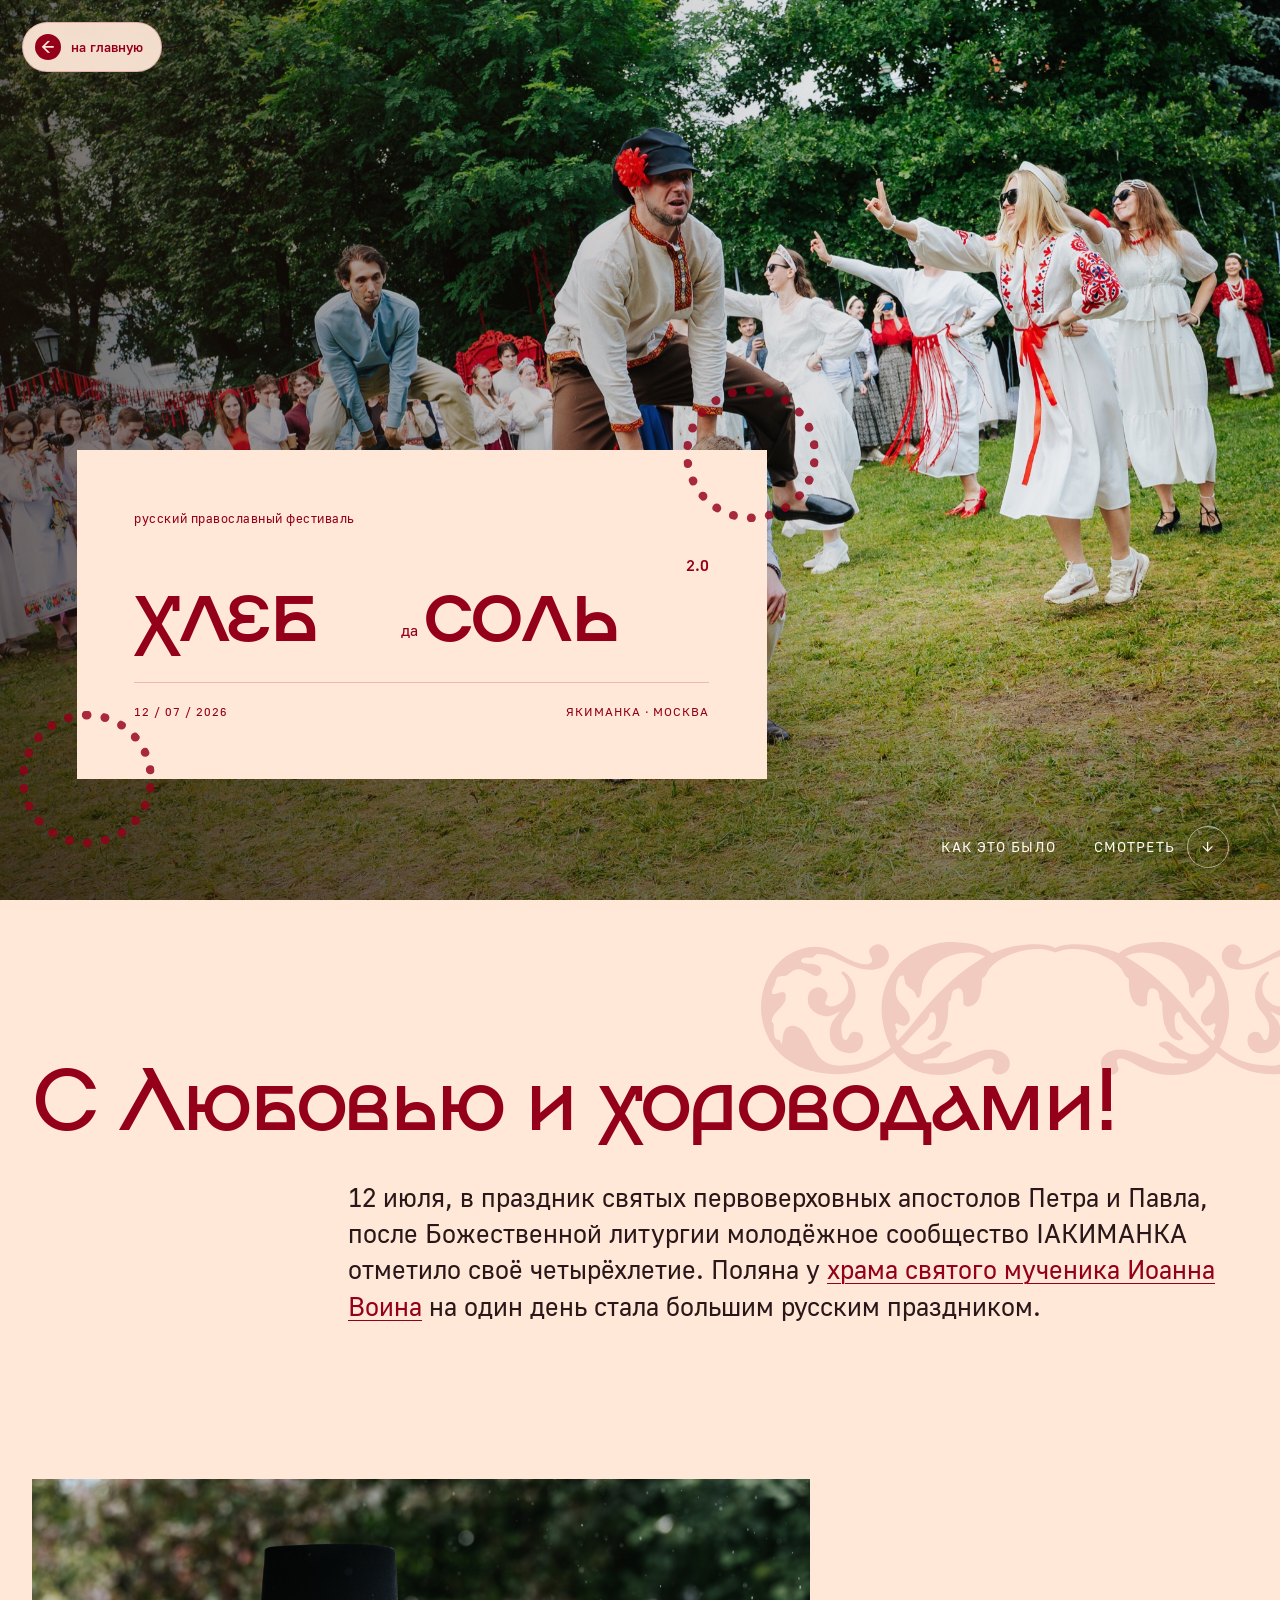
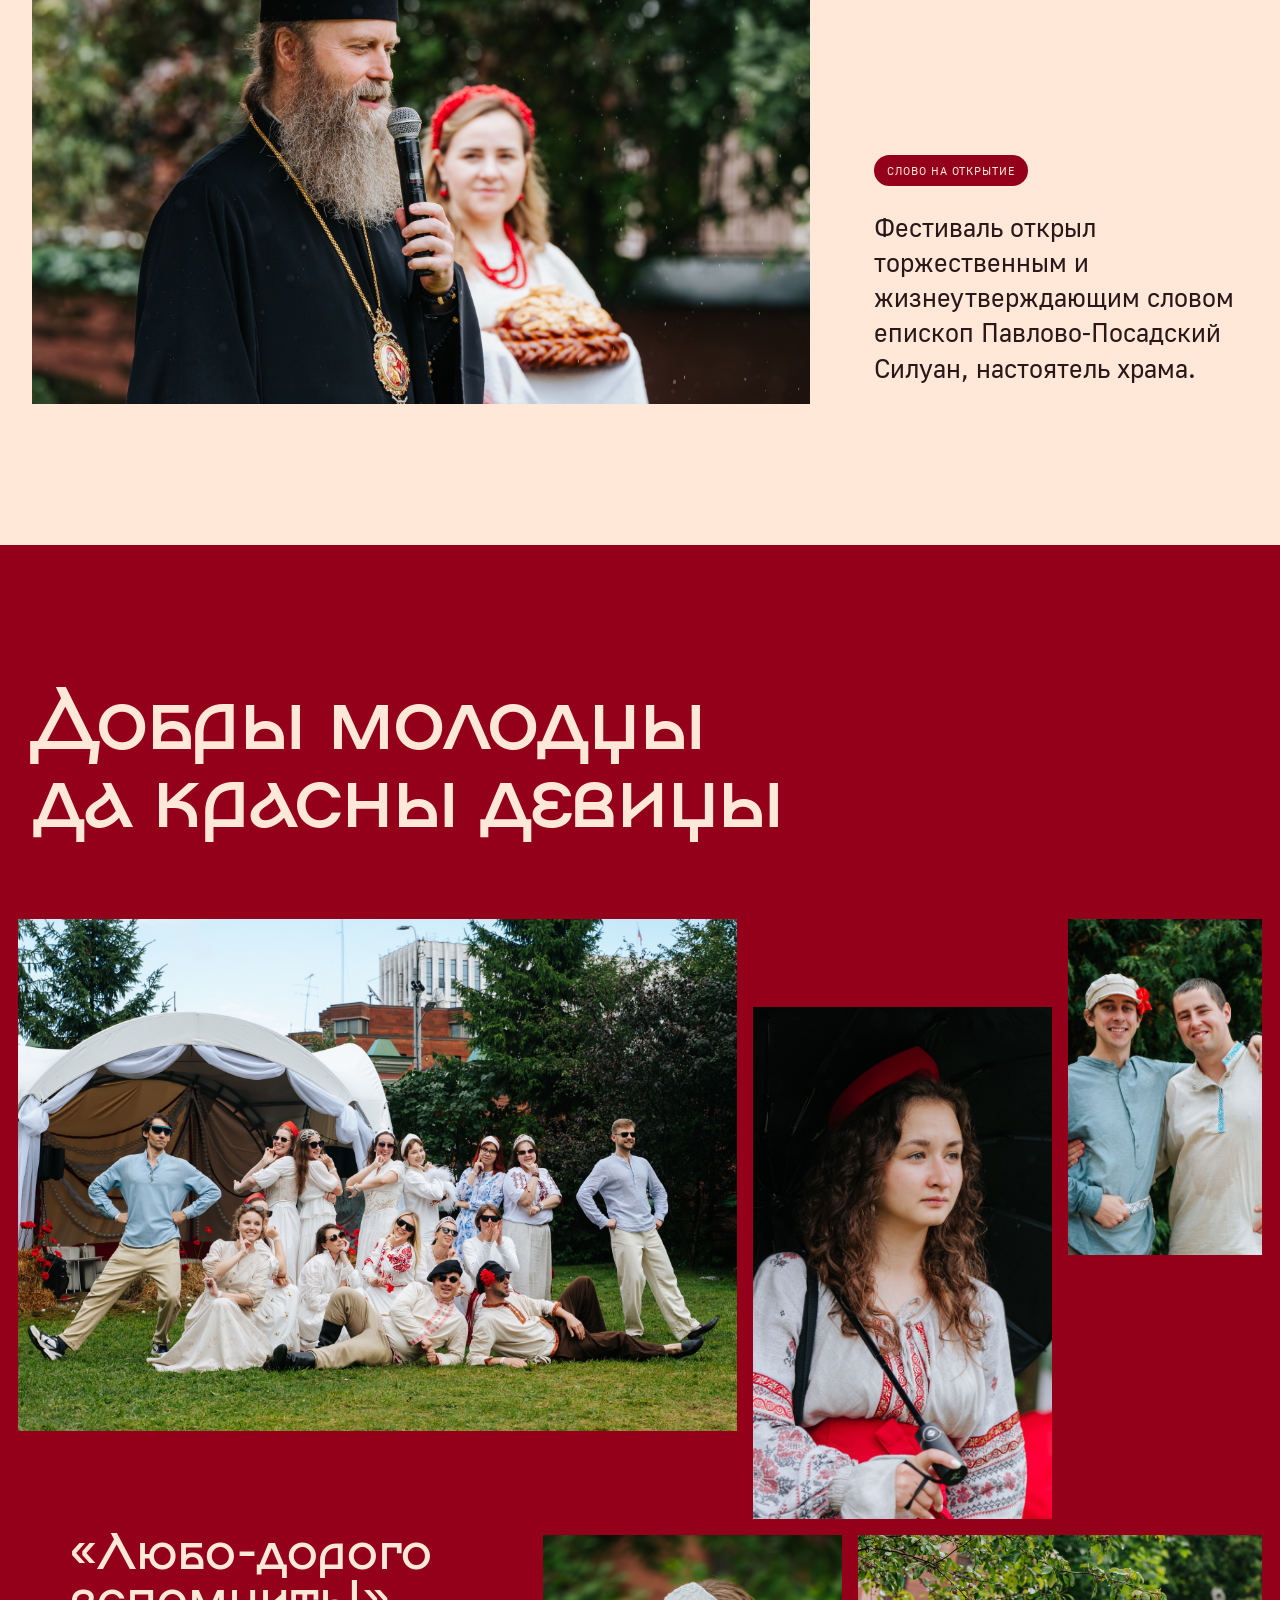
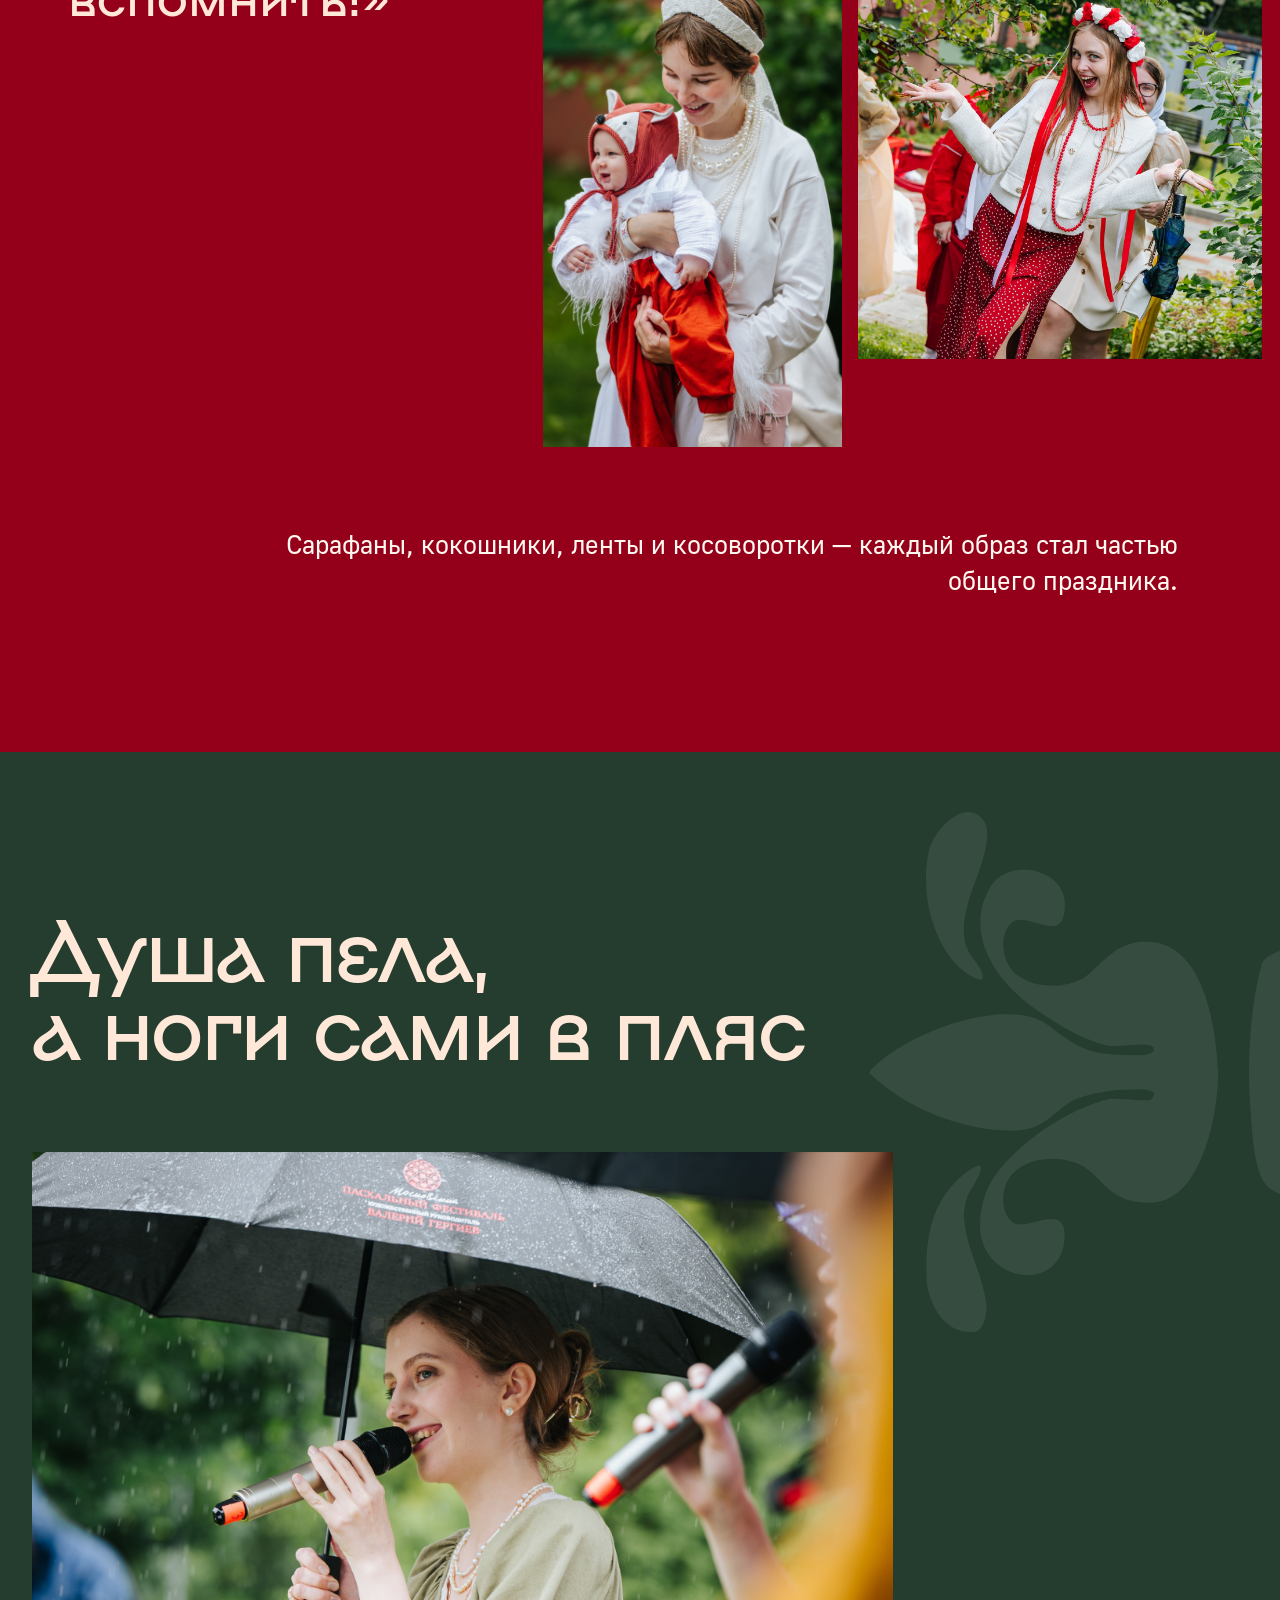
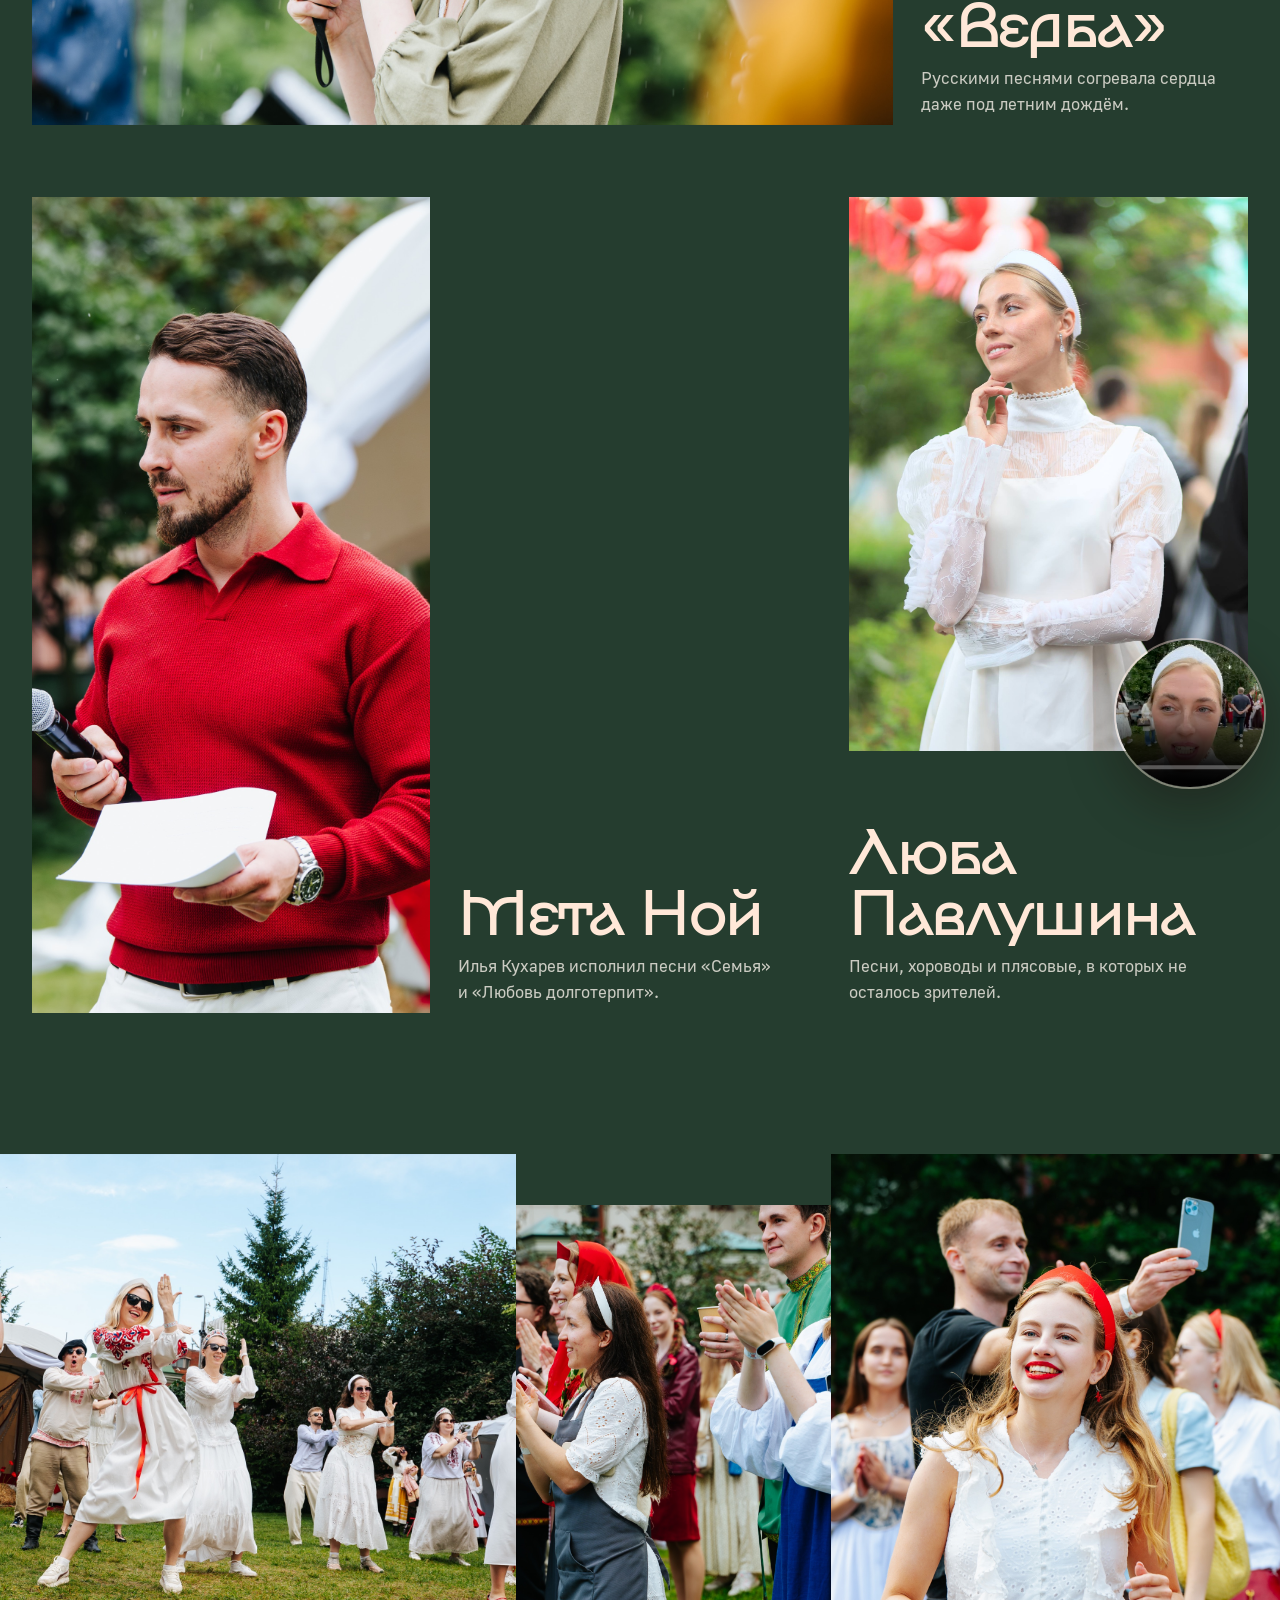
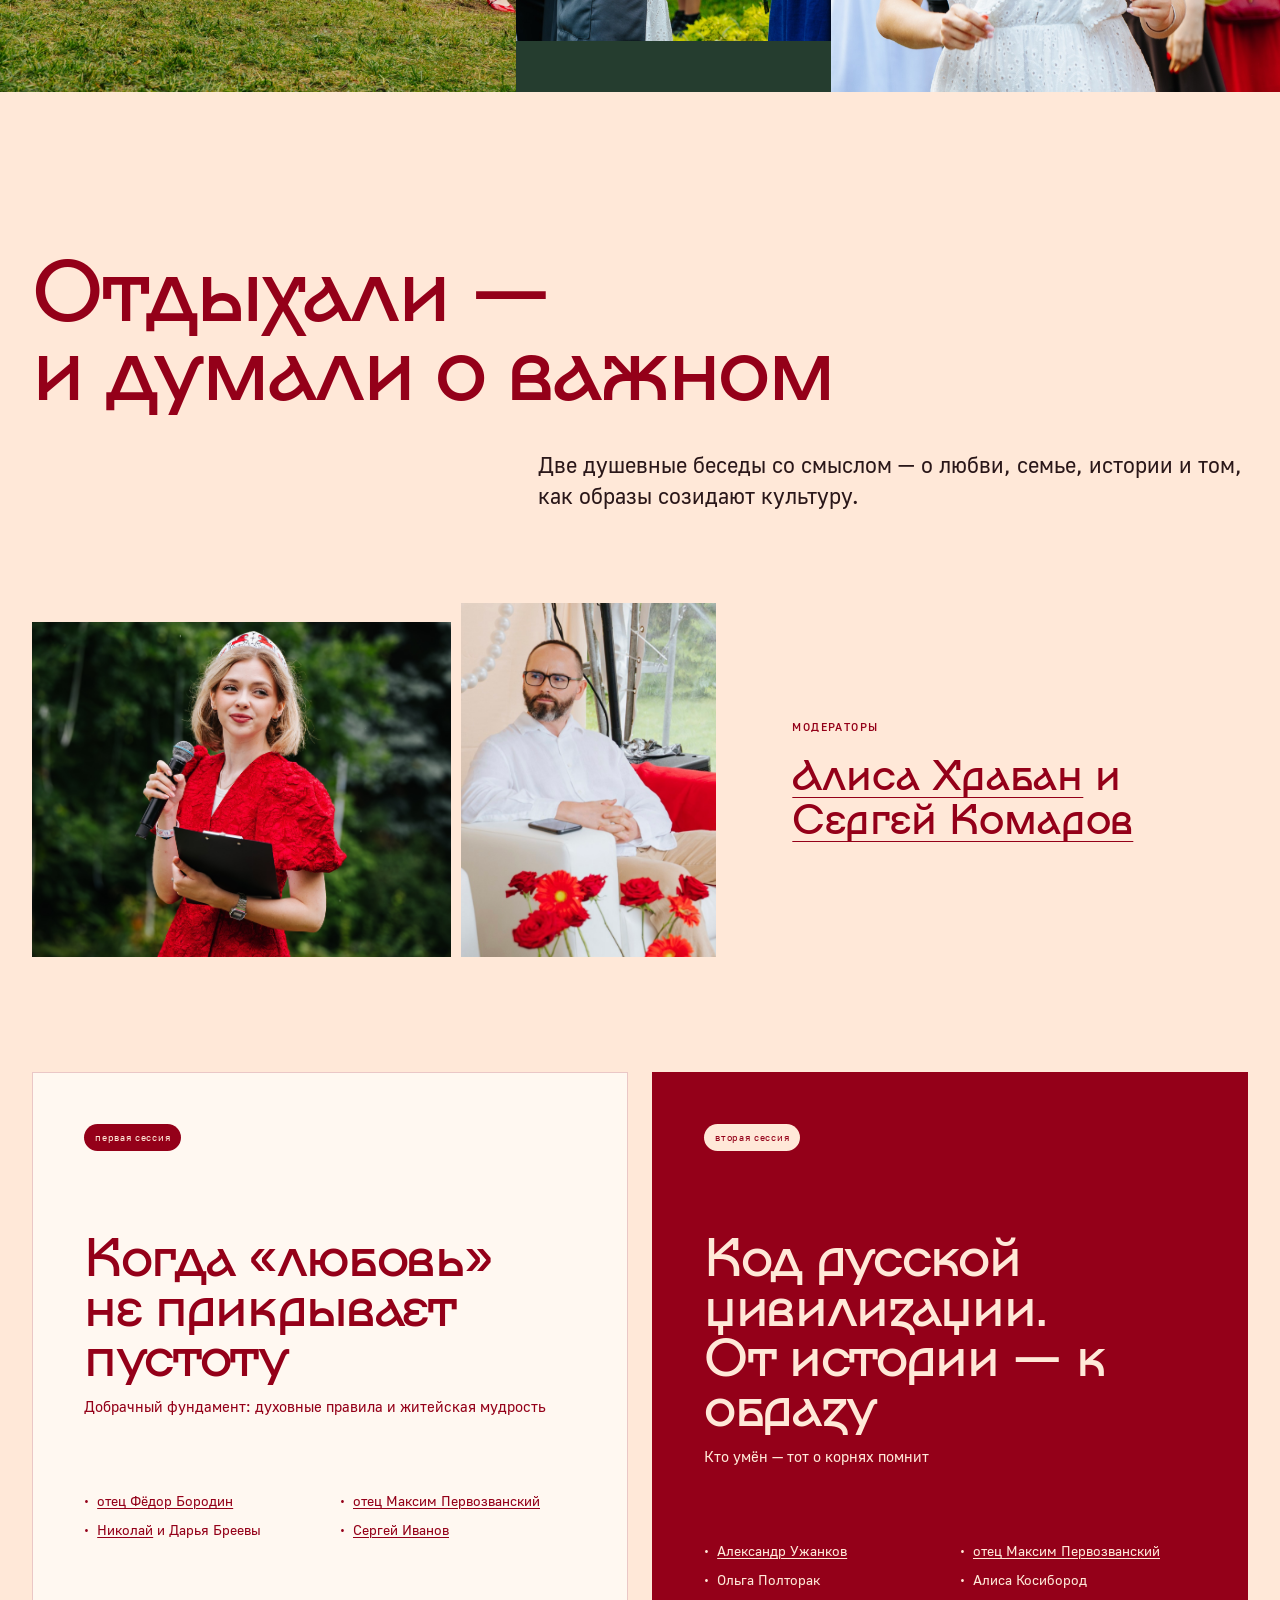
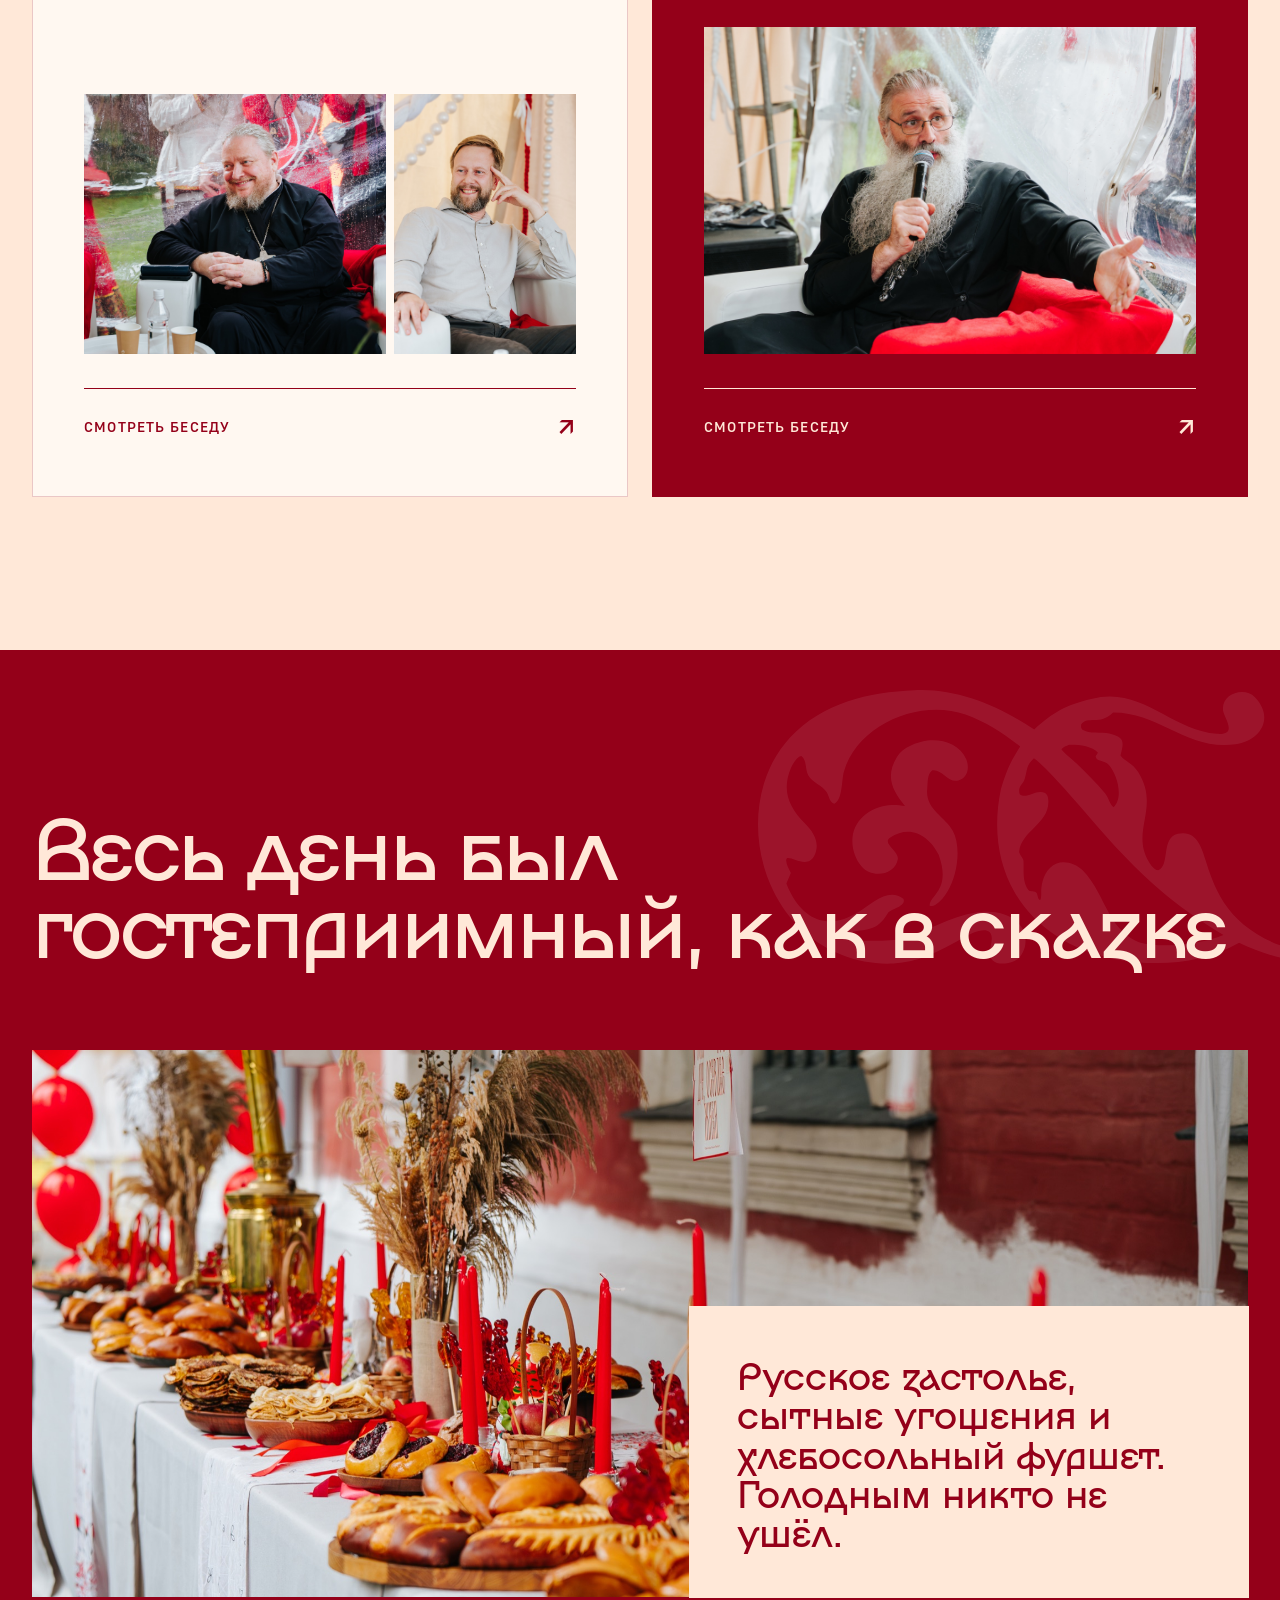
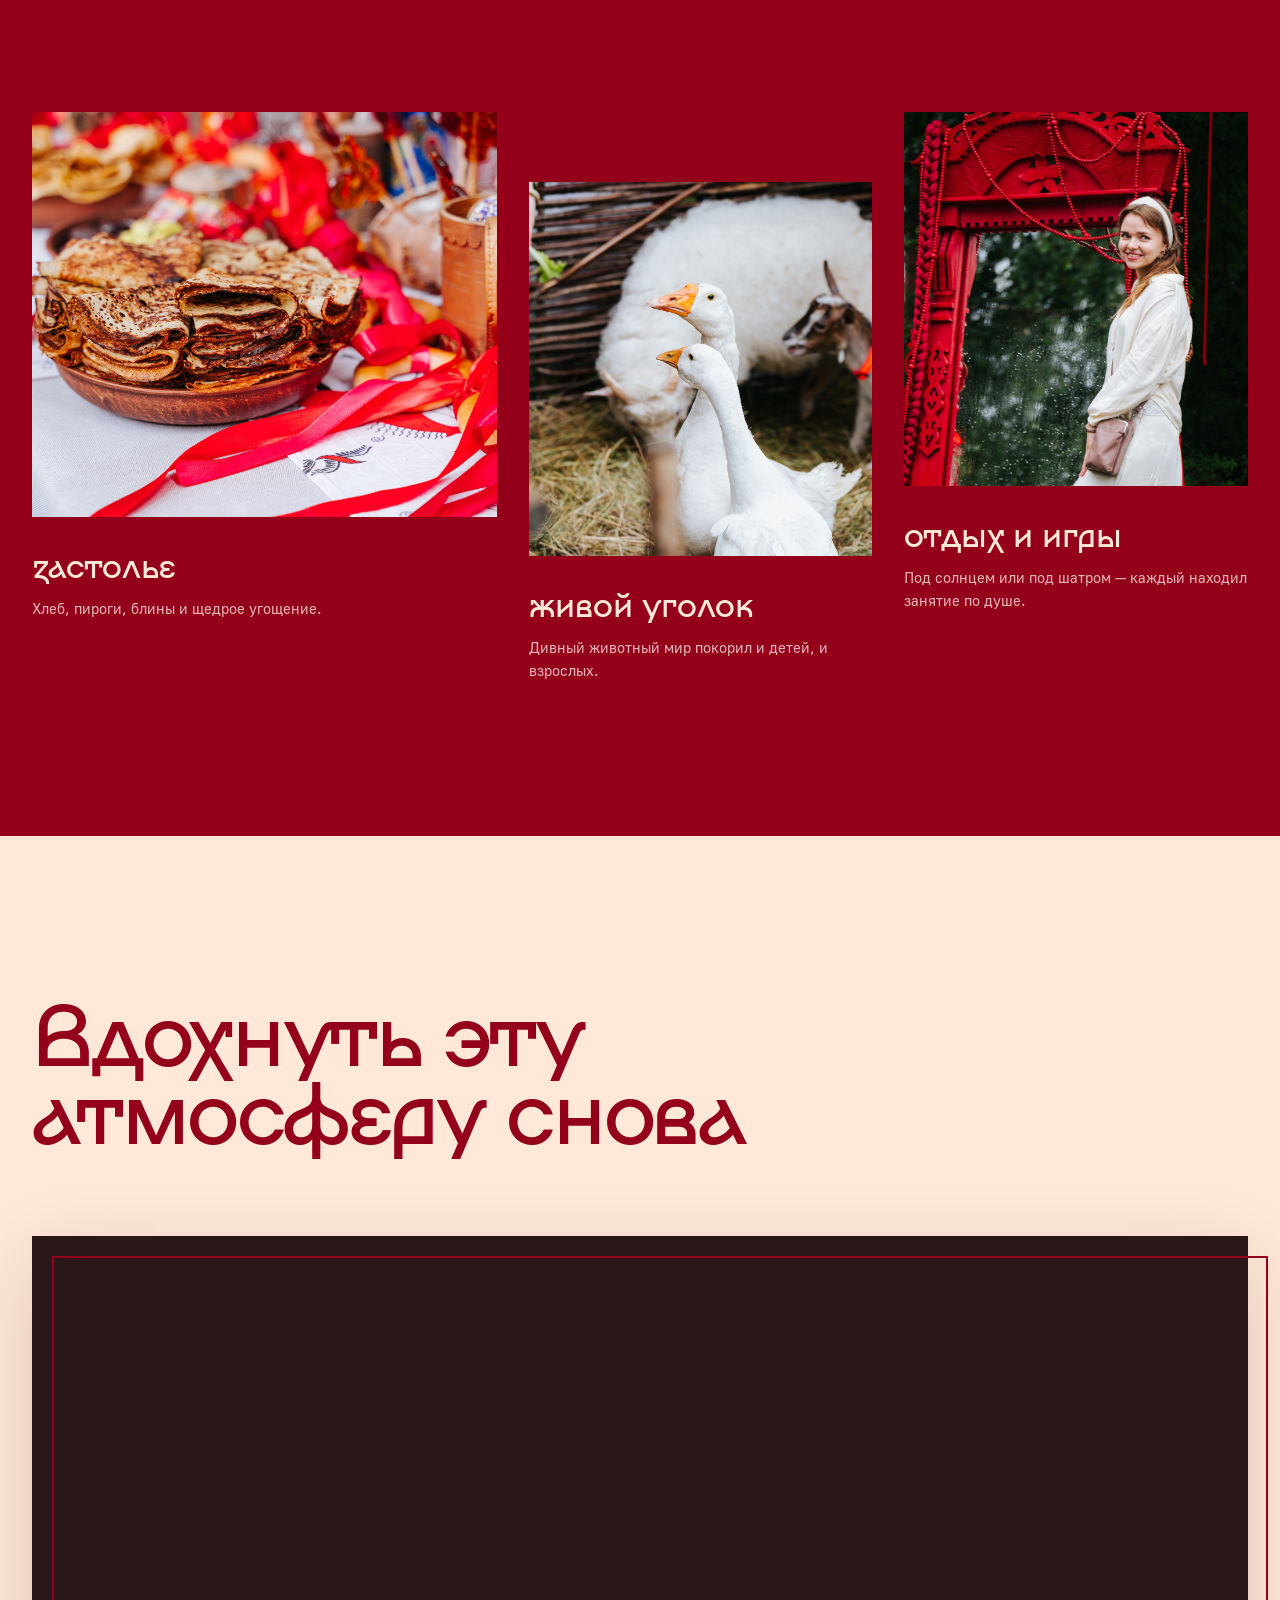
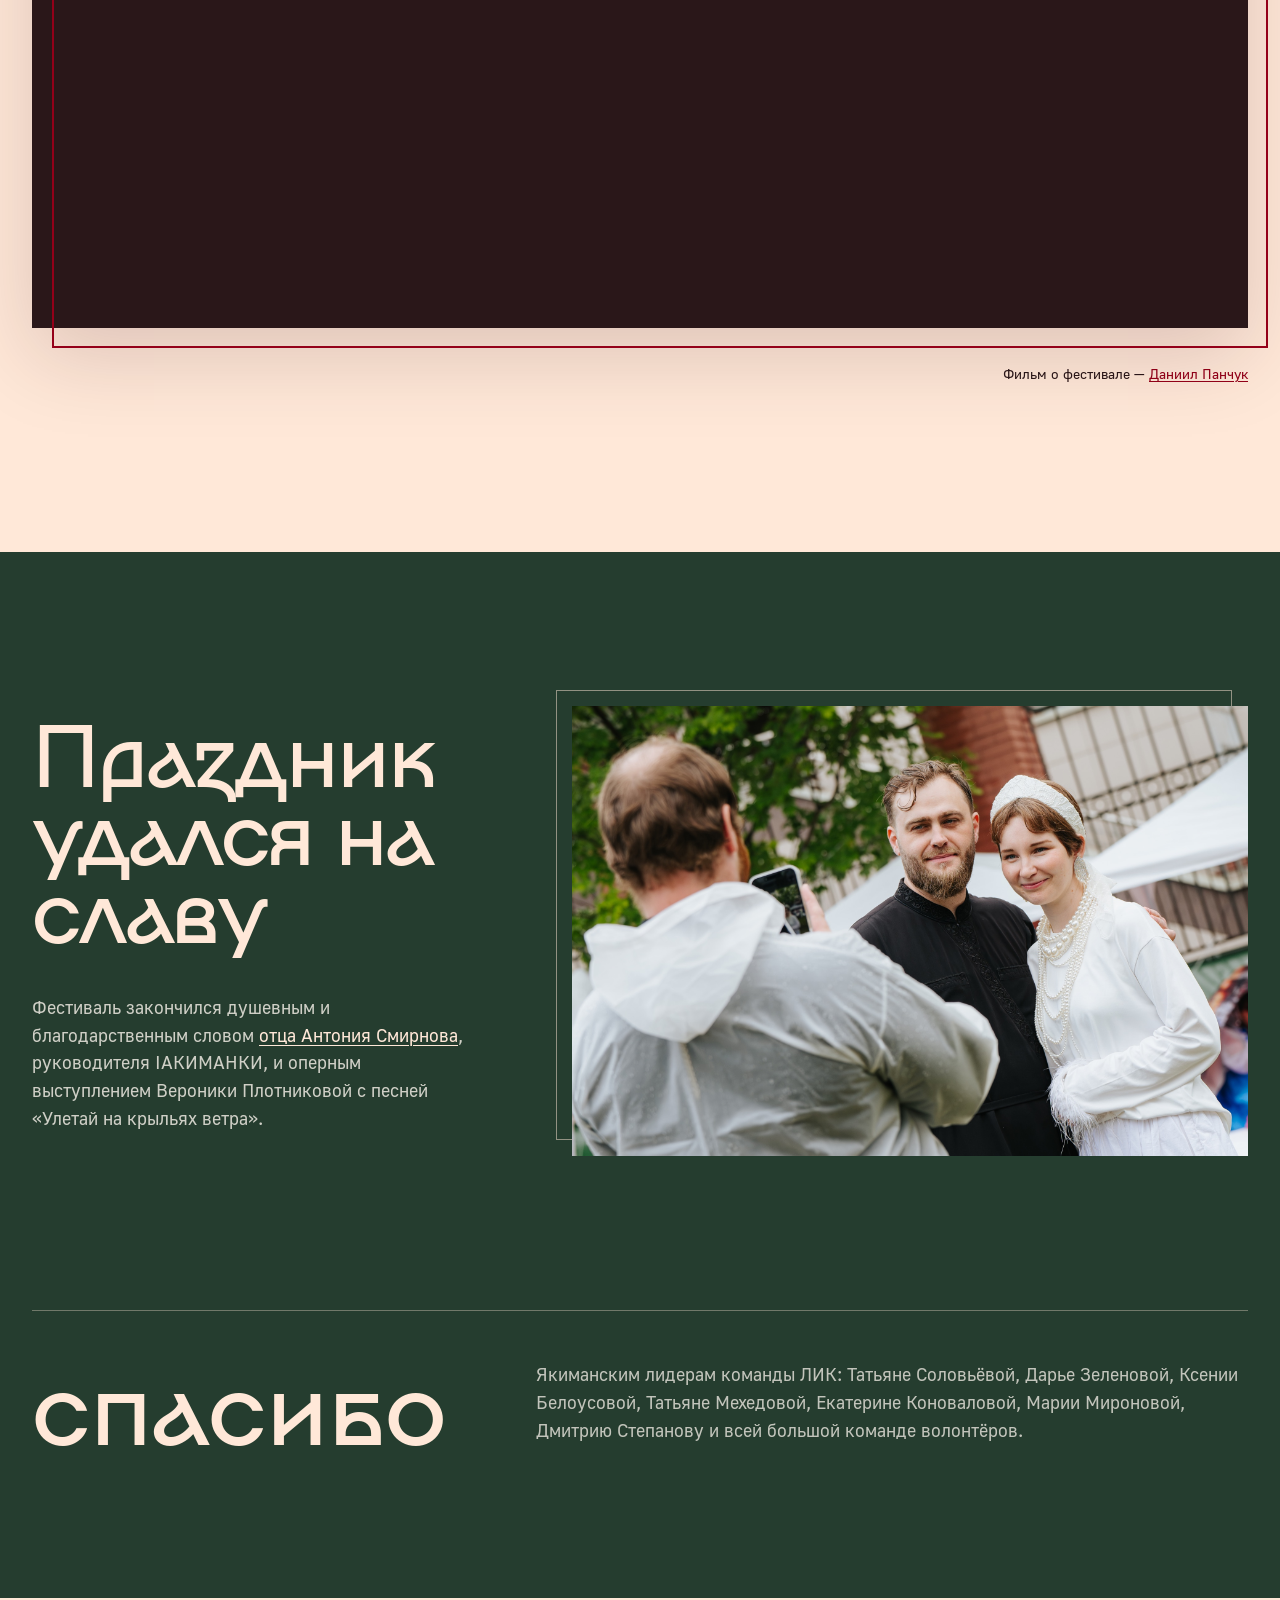
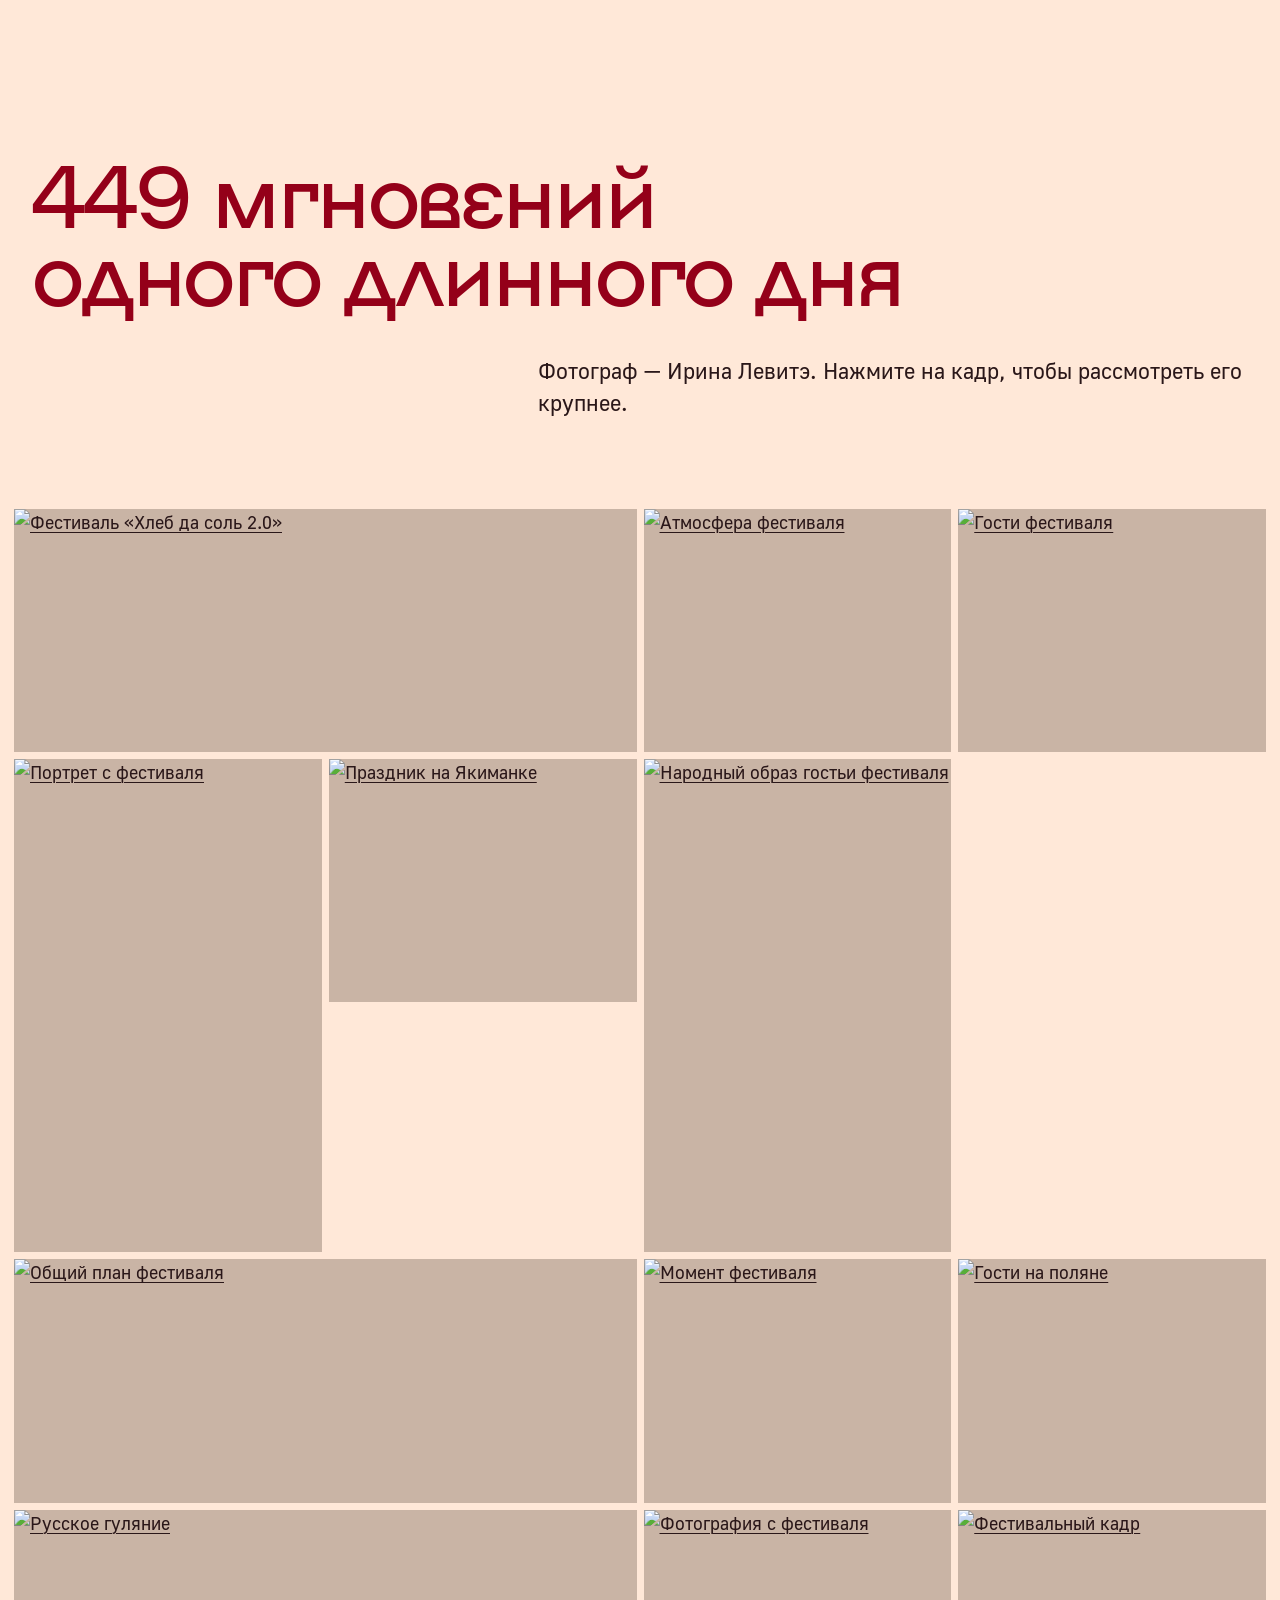
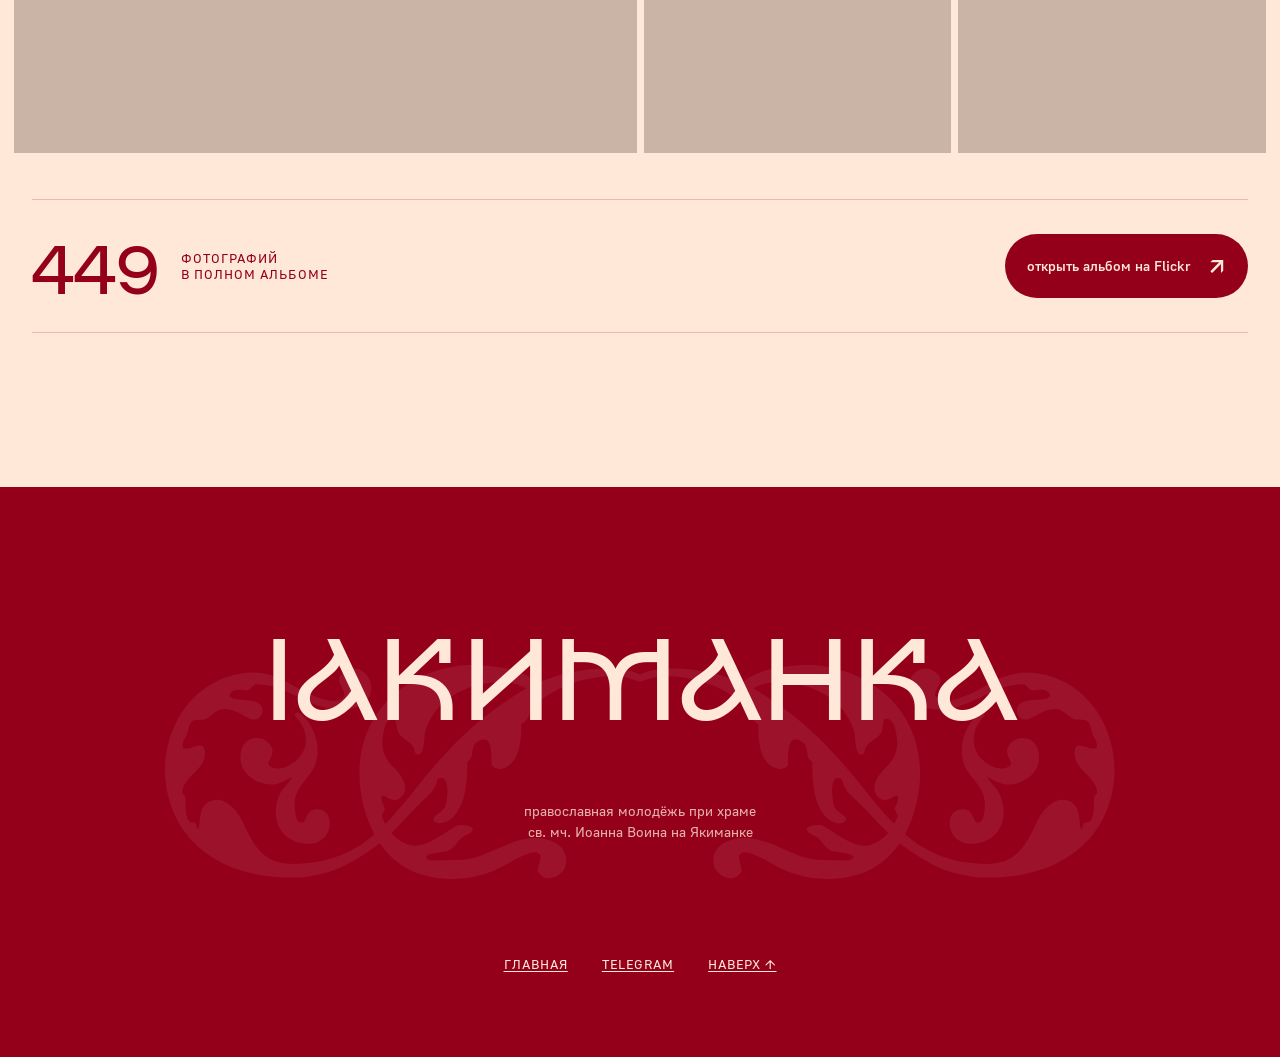
==== hlebdasol2-fest-kak-eto-bylo/index.html @ 98e43ab3 "Add Bread and Salt festival recap" ====
<!DOCTYPE html>
<html lang="ru">
<head>
  <meta charset="UTF-8">
  <meta name="viewport" content="width=device-width, initial-scale=1.0">
  <title>Хлеб да соль 2.0 — как это было | IAКИМАНКА</title>
  <meta name="description" content="Фотоотчёт о русском православном фестивале «Хлеб да соль 2.0», прошедшем 12 июля у храма святого мученика Иоанна Воина на Якиманке.">
  <meta property="og:title" content="Хлеб да соль 2.0 — как это было">
  <meta property="og:description" content="Один длинный день музыки, смыслов, хороводов и русского гостеприимства.">
  <meta property="og:type" content="article">
  <meta property="og:image" content="https://mkiakimanka.ru/assets/img/hlebdasol2/hero.jpg">
  <meta name="theme-color" content="#940019">
  <link rel="icon" href="../assets/img/favicon.svg" type="image/svg+xml">
  <link rel="stylesheet" href="../assets/css/hlebdasol2.css?v=11">
</head>
<body>
  <div class="progress" aria-hidden="true"><span></span></div>

  <a class="home-link" href="../" aria-label="Вернуться на главную IAКИМАНКИ">
    <span aria-hidden="true">←</span>
    <span>на главную</span>
  </a>

  <main>
    <header class="hero" id="top">
      <img class="hero__image" src="../assets/img/hlebdasol2/hero.jpg" alt="Гости фестиваля играют и танцуют на поляне" fetchpriority="high">
      <div class="hero__veil"></div>
      <div class="hero__panel reveal">
        <p class="kicker">русский православный фестиваль</p>
        <h1><span>хлеб</span><small>да</small><span>соль</span><sup>2.0</sup></h1>
        <div class="hero__meta">
          <span>12 / 07 / 2026</span>
          <span>Якиманка · Москва</span>
        </div>
      </div>
      <div class="hero__caption reveal">
        <span>как это было</span>
        <a href="#story">смотреть <i aria-hidden="true">↓</i></a>
      </div>
    </header>

    <section class="intro" id="story">
      <img class="intro__ornament intro__ornament--top" src="../assets/img/hlebdasol2/ornament-birds.svg" alt="" aria-hidden="true">
      <div class="intro__grid shell">
        <div class="intro__copy reveal">
          <h2>С Любовью и хороводами!</h2>
          <p>12 июля, в праздник святых первоверховных апостолов Петра и Павла, после Божественной литургии молодёжное сообщество IAКИМАНКА отметило своё четырёхлетие. Поляна у <a href="https://t.me/hram_ioannavoina" target="_blank" rel="noopener">храма святого мученика Иоанна Воина</a> на один день стала большим русским праздником.</p>
        </div>
      </div>
      <div class="opening shell">
        <figure class="opening__photo reveal">
          <img src="../assets/img/hlebdasol2/bishop-siluan.jpg" alt="Епископ Павлово-Посадский Силуан открывает фестиваль" loading="lazy" decoding="async">
        </figure>
        <div class="opening__text reveal">
          <span class="stamp">слово на открытие</span>
          <p>Фестиваль открыл торжественным и жизнеутверждающим словом епископ Павлово-Посадский Силуан, настоятель храма.</p>
        </div>
      </div>
    </section>

    <section class="people-section">
      <div class="section-heading shell reveal">
        <h2>Добры молодцы<br>да красны девицы</h2>
      </div>
      <div class="people-collage" aria-label="Гости фестиваля">
        <figure class="photo photo--wide reveal"><img src="../assets/img/hlebdasol2/hero-group.jpg" alt="Групповой портрет гостей в народных нарядах" loading="lazy"></figure>
        <figure class="photo photo--portrait photo--lift reveal"><img src="../assets/img/hlebdasol2/portrait-0104.jpg" alt="Гостья фестиваля в русском наряде" loading="lazy"></figure>
        <figure class="photo photo--square reveal"><img src="../assets/img/hlebdasol2/people-0590.jpg" alt="Друзья на фестивале" loading="lazy"></figure>
        <p class="collage-quote reveal">«Любо-дорого<br>вспомнить!»</p>
        <figure class="photo photo--tall reveal"><img src="../assets/img/hlebdasol2/people-0245.jpg" alt="Народные костюмы гостей" loading="lazy"></figure>
        <figure class="photo photo--landscape reveal"><img src="../assets/img/hlebdasol2/people-0527.jpg" alt="Гости праздника на поляне" loading="lazy"></figure>
      </div>
      <p class="people-note shell reveal">Сарафаны, кокошники, ленты и косоворотки — каждый образ стал частью общего праздника.</p>
    </section>

    <section class="music-section">
      <img class="music-section__bird" src="../assets/img/hlebdasol2/ornament-bird.svg" alt="" aria-hidden="true">
      <div class="section-heading shell section-heading--light reveal">
        <h2>Душа пела,<br>а ноги сами в пляс</h2>
      </div>
      <div class="music-grid shell">
        <article class="artist artist--large reveal">
          <img src="../assets/img/hlebdasol2/verba-0260.jpg" alt="Выступление на фестивале" loading="lazy">
          <div><h3><a href="https://t.me/verba_music" target="_blank" rel="noopener">«Верба»</a></h3><p>Русскими песнями согревала сердца даже под летним дождём.</p></div>
        </article>
        <article class="artist reveal">
          <img src="../assets/img/hlebdasol2/meta-noi.jpg" alt="Мета Ной на фестивале" loading="lazy">
          <div><h3><a href="https://t.me/pravoslavnii_bloger" target="_blank" rel="noopener">Мета Ной</a></h3><p>Илья Кухарев исполнил песни «Семья» и «Любовь долготерпит».</p></div>
        </article>
        <article class="artist artist--dance reveal">
          <div class="artist__lyuba-media">
            <img src="../assets/img/hlebdasol2/lyuba-pavlushina.jpg" alt="Люба Павлушина на фестивале" loading="lazy">
            <div class="artist__video-circle artist__video-circle--overlay">
              <video controls playsinline preload="metadata" poster="../assets/img/hlebdasol2/lyuba-pavlushina-poster.png" aria-label="Видео с выступления Любы Павлушиной">
                <source src="../assets/img/hlebdasol2/lyuba-pavlushina-circle.mp4" type="video/mp4">
              </video>
            </div>
          </div>
          <div><h3><a href="https://t.me/PavlushinaLYBOV" target="_blank" rel="noopener">Люба Павлушина</a></h3><p>Песни, хороводы и плясовые, в которых не осталось зрителей.</p></div>
        </article>
      </div>
      <div class="dance-strip" aria-hidden="true">
        <img src="../assets/img/hlebdasol2/dance-0746.jpg" alt="" loading="lazy">
        <img src="../assets/img/hlebdasol2/dance-0767.jpg" alt="" loading="lazy">
        <img src="../assets/img/hlebdasol2/dance-0972.jpg" alt="" loading="lazy">
      </div>
    </section>

    <section class="talks-section" id="talks">
      <div class="section-heading shell reveal">
        <h2>Отдыхали —<br>и думали о важном</h2>
        <p class="section-lead">Две душевные беседы со смыслом — о любви, семье, истории и том, как образы созидают культуру.</p>
      </div>

      <div class="moderators shell reveal">
        <div class="moderators__photos">
          <img src="../assets/img/hlebdasol2/alice-khraban.jpg" alt="Ведущая фестиваля Алиса Храбан" loading="lazy">
          <img src="../assets/img/hlebdasol2/sergey-komarov.jpg" alt="Модератор бесед Сергей Комаров" loading="lazy">
        </div>
        <p><span>модераторы</span><a href="https://t.me/alicekhrabantelega/1658" target="_blank" rel="noopener">Алиса Храбан</a> и <a href="https://t.me/komarov_mission" target="_blank" rel="noopener">Сергей Комаров</a></p>
      </div>

      <div class="sessions shell">
        <article class="session reveal">
          <div class="session__top"><span>первая сессия</span><i class="session__pearls" aria-hidden="true"></i></div>
          <h3>Когда «любовь»<br>не прикрывает пустоту</h3>
          <p class="session__subtitle">Добрачный фундамент: духовные правила и житейская мудрость</p>
          <ul class="session__people">
            <li><a href="https://t.me/ProtFBor" target="_blank" rel="noopener">отец Фёдор Бородин</a></li>
            <li><a href="https://t.me/pervozvansky" target="_blank" rel="noopener">отец Максим Первозванский</a></li>
            <li><a href="https://t.me/nikolaybreev" target="_blank" rel="noopener">Николай</a> и Дарья Бреевы</li>
            <li><a href="https://t.me/sergei_ivanov_efko" target="_blank" rel="noopener">Сергей Иванов</a></li>
          </ul>
          <div class="session__photos">
            <img src="../assets/img/hlebdasol2/talk-fedor.jpg" alt="Отец Фёдор Бородин" loading="lazy">
            <img class="session__photo--breev" src="../assets/img/hlebdasol2/talk-breev.jpg" alt="Николай и Дарья Бреевы" loading="lazy">
          </div>
          <a class="watch-link" href="https://t.me/IAKIMANKA/12395" target="_blank" rel="noopener">смотреть беседу <span>↗</span></a>
        </article>

        <article class="session session--red reveal">
          <div class="session__top"><span>вторая сессия</span><i class="session__pearls session__pearls--reverse" aria-hidden="true"></i></div>
          <h3>Код русской цивилизации.<br>От истории — к образу</h3>
          <p class="session__subtitle">Кто умён — тот о корнях помнит</p>
          <ul class="session__people">
            <li><a href="https://pravoslavie.ru/83360.html" target="_blank" rel="noopener">Александр Ужанков</a></li>
            <li><a href="https://t.me/pervozvansky" target="_blank" rel="noopener">отец Максим Первозванский</a></li>
            <li>Ольга Полторак</li>
            <li>Алиса Косибород</li>
          </ul>
          <div class="session__photos session__photos--single">
            <img src="../assets/img/hlebdasol2/talk-maxim.jpg" alt="Отец Максим Первозванский" loading="lazy">
          </div>
          <a class="watch-link" href="https://t.me/IAKIMANKA/12397" target="_blank" rel="noopener">смотреть беседу <span>↗</span></a>
        </article>
      </div>
    </section>

    <section class="hospitality-section">
      <img class="hospitality-section__horse" src="../assets/img/hlebdasol2/ornament-horse.svg" alt="" aria-hidden="true">
      <div class="section-heading shell section-heading--light reveal">
        <h2>Весь день был<br>гостеприимный, как в сказке</h2>
      </div>
      <div class="feast-feature shell reveal">
        <img src="../assets/img/hlebdasol2/feast-wide.jpg" alt="Русское застолье с пирогами, блинами и яблоками" loading="lazy">
        <p>Русское застолье, сытные угощения и хлебосольный фуршет. Голодным никто не ушёл.</p>
      </div>
      <div class="hospitality-grid shell">
        <figure class="hospitality-card hospitality-card--food reveal">
          <img src="../assets/img/hlebdasol2/pancakes.jpg" alt="Блины на русском застолье" loading="lazy">
          <figcaption><b>застолье</b><span>Хлеб, пироги, блины и щедрое угощение.</span></figcaption>
        </figure>
        <figure class="hospitality-card reveal">
          <img src="../assets/img/hlebdasol2/geese.jpg" alt="Гуси и козы в уголке с животными" loading="lazy">
          <figcaption><b>живой уголок</b><span>Дивный животный мир покорил и детей, и взрослых.</span></figcaption>
        </figure>
        <figure class="hospitality-card reveal">
          <img src="../assets/img/hlebdasol2/atmosphere-0474.jpg" alt="Зона отдыха на фестивале" loading="lazy">
          <figcaption><b>отдых и игры</b><span>Под солнцем или под шатром — каждый находил занятие по душе.</span></figcaption>
        </figure>
      </div>
    </section>

    <section class="video-section" id="video">
      <div class="section-heading shell reveal">
        <h2>Вдохнуть эту<br>атмосферу снова</h2>
      </div>
      <div class="video-frame shell reveal">
        <iframe src="https://rutube.ru/play/embed/3c5d963520799208800196975ae7e7e9" title="Фестиваль «Хлеб да Соль 2.0»" frameborder="0" allow="clipboard-write; autoplay; fullscreen; picture-in-picture" allowfullscreen loading="lazy"></iframe>
      </div>
      <p class="video-credit shell reveal">Фильм о фестивале — <a href="https://t.me/panchuk_daniil1" target="_blank" rel="noopener">Даниил Панчук</a></p>
    </section>

    <section class="finale-section">
      <div class="finale shell">
        <div class="finale__copy reveal">
          <h2>Праздник<br>удался на славу</h2>
          <p>Фестиваль закончился душевным и благодарственным словом <a href="https://t.me/ierey_antoniy/9171" target="_blank" rel="noopener">отца Антония Смирнова</a>, руководителя IAКИМАНКИ, и оперным выступлением Вероники Плотниковой с песней «Улетай на крыльях ветра».</p>
        </div>
        <figure class="finale__photo reveal"><img src="../assets/img/hlebdasol2/father-antony.jpg" alt="Отец Антоний Смирнов с матушкой" loading="lazy"></figure>
      </div>
      <div class="thanks shell reveal">
        <span>спасибо</span>
        <p>Якиманским лидерам команды ЛИК: Татьяне Соловьёвой, Дарье Зеленовой, Ксении Белоусовой, Татьяне Мехедовой, Екатерине Коноваловой, Марии Мироновой, Дмитрию Степанову и всей большой команде волонтёров.</p>
      </div>
    </section>

    <section class="flickr-section" id="gallery">
      <div class="section-heading shell reveal">
        <h2>449 мгновений<br>одного длинного дня</h2>
        <p class="section-lead">Фотограф — Ирина Левитэ. Нажмите на кадр, чтобы рассмотреть его крупнее.</p>
      </div>
      <div class="flickr-grid" aria-label="Фотогалерея фестиваля">
        <a class="flickr-item flickr-item--wide" href="https://www.flickr.com/photos/204841893@N04/55439670838/in/album-72177720334962527" data-full="https://live.staticflickr.com/65535/55439670838_dc8d7f52dc_h.jpg"><img src="https://live.staticflickr.com/65535/55439670838_dc8d7f52dc_h.jpg" alt="Фестиваль «Хлеб да соль 2.0»" loading="lazy"></a>
        <a class="flickr-item" href="https://www.flickr.com/photos/204841893@N04/55439559731/in/album-72177720334962527" data-full="https://live.staticflickr.com/65535/55439559731_cc5e0d0ec5_h.jpg"><img src="https://live.staticflickr.com/65535/55439559731_cc5e0d0ec5_h.jpg" alt="Атмосфера фестиваля" loading="lazy"></a>
        <a class="flickr-item" href="https://www.flickr.com/photos/204841893@N04/55439947260/in/album-72177720334962527" data-full="https://live.staticflickr.com/65535/55439947260_b483899ede_h.jpg"><img src="https://live.staticflickr.com/65535/55439947260_b483899ede_h.jpg" alt="Гости фестиваля" loading="lazy"></a>
        <a class="flickr-item flickr-item--tall" href="https://www.flickr.com/photos/204841893@N04/55439559761/in/album-72177720334962527" data-full="https://live.staticflickr.com/65535/55439559761_d6d71f52ec_h.jpg"><img src="https://live.staticflickr.com/65535/55439559761_d6d71f52ec_h.jpg" alt="Портрет с фестиваля" loading="lazy"></a>
        <a class="flickr-item" href="https://www.flickr.com/photos/204841893@N04/55439671448/in/album-72177720334962527" data-full="https://live.staticflickr.com/65535/55439671448_4fd1bcb87f_c.jpg"><img src="https://live.staticflickr.com/65535/55439671448_4fd1bcb87f_c.jpg" alt="Праздник на Якиманке" loading="lazy"></a>
        <a class="flickr-item flickr-item--tall" href="https://www.flickr.com/photos/204841893@N04/55439560396/in/album-72177720334962527" data-full="https://live.staticflickr.com/65535/55439560396_485f7139ca_b.jpg"><img src="https://live.staticflickr.com/65535/55439560396_485f7139ca.jpg" alt="Народный образ гостьи фестиваля" loading="lazy"></a>
        <a class="flickr-item flickr-item--wide" href="https://www.flickr.com/photos/204841893@N04/55439730529/in/album-72177720334962527" data-full="https://live.staticflickr.com/65535/55439730529_8ae8af863b_h.jpg"><img src="https://live.staticflickr.com/65535/55439730529_8ae8af863b_h.jpg" alt="Общий план фестиваля" loading="lazy"></a>
        <a class="flickr-item" href="https://www.flickr.com/photos/204841893@N04/55438589022/in/album-72177720334962527" data-full="https://live.staticflickr.com/65535/55438589022_8d64ee012c_h.jpg"><img src="https://live.staticflickr.com/65535/55438589022_8d64ee012c_h.jpg" alt="Момент фестиваля" loading="lazy"></a>
        <a class="flickr-item" href="https://www.flickr.com/photos/204841893@N04/55439560861/in/album-72177720334962527" data-full="https://live.staticflickr.com/65535/55439560861_273f682da0_c.jpg"><img src="https://live.staticflickr.com/65535/55439560861_273f682da0_c.jpg" alt="Гости на поляне" loading="lazy"></a>
        <a class="flickr-item flickr-item--wide" href="https://www.flickr.com/photos/204841893@N04/55439730919/in/album-72177720334962527" data-full="https://live.staticflickr.com/65535/55439730919_f635faef3b_h.jpg"><img src="https://live.staticflickr.com/65535/55439730919_f635faef3b_h.jpg" alt="Русское гуляние" loading="lazy"></a>
        <a class="flickr-item" href="https://www.flickr.com/photos/204841893@N04/55439948580/in/album-72177720334962527" data-full="https://live.staticflickr.com/65535/55439948580_f4f6b44103_h.jpg"><img src="https://live.staticflickr.com/65535/55439948580_f4f6b44103_h.jpg" alt="Фотография с фестиваля" loading="lazy"></a>
        <a class="flickr-item" href="https://www.flickr.com/photos/204841893@N04/55438589227/in/album-72177720334962527" data-full="https://live.staticflickr.com/65535/55438589227_b6701acd6b_c.jpg"><img src="https://live.staticflickr.com/65535/55438589227_b6701acd6b_c.jpg" alt="Фестивальный кадр" loading="lazy"></a>
      </div>
      <div class="album-cta shell reveal">
        <p><b>449</b><span>фотографий<br>в полном альбоме</span></p>
        <a href="https://www.flickr.com/photos/204841893@N04/albums/72177720334962527/" target="_blank" rel="noopener">открыть альбом на Flickr <span>↗</span></a>
      </div>
    </section>
  </main>

  <footer class="footer">
    <img src="../assets/img/hlebdasol2/ornament-birds.svg" alt="" aria-hidden="true">
    <p class="footer__brand">IAКИМАНКА</p>
    <p>православная молодёжь при храме<br>св. мч. Иоанна Воина на Якиманке</p>
    <div class="footer__links"><a href="../">главная</a><a href="https://t.me/IAKIMANKA" target="_blank" rel="noopener">Telegram</a><a href="#top">наверх ↑</a></div>
  </footer>

  <dialog class="lightbox" aria-label="Просмотр фотографии">
    <button class="lightbox__close" type="button" aria-label="Закрыть">×</button>
    <button class="lightbox__prev" type="button" aria-label="Предыдущая фотография">←</button>
    <img src="[data-uri]" alt="">
    <button class="lightbox__next" type="button" aria-label="Следующая фотография">→</button>
    <a class="lightbox__flickr" href="#" target="_blank" rel="noopener">открыть на Flickr ↗</a>
  </dialog>

  <script src="../assets/js/hlebdasol2.js?v=4"></script>
</body>
</html>
---- assets/css/hlebdasol2.css ----
@font-face {
  font-family: "NAMU";
  src: url("../fonts/hlebdasol2/namu-1400.woff2") format("woff2");
  font-style: normal;
  font-weight: 400;
  font-display: swap;
}

@font-face {
  font-family: "Golos";
  src: url("../fonts/hlebdasol2/golos-regular.woff2") format("woff2");
  font-style: normal;
  font-weight: 400;
  font-display: swap;
}

@font-face {
  font-family: "Golos";
  src: url("../fonts/hlebdasol2/golos-medium.woff2") format("woff2");
  font-style: normal;
  font-weight: 500;
  font-display: swap;
}

@font-face {
  font-family: "Golos";
  src: url("../fonts/hlebdasol2/golos-bold.woff2") format("woff2");
  font-style: normal;
  font-weight: 700;
  font-display: swap;
}

:root {
  --red: #940019;
  --red-dark: #6f0013;
  --cream: #ffe8d8;
  --cream-light: #fff8f1;
  --ink: #2a1719;
  --green: #253d2f;
  --gold: #d99a37;
  --line: rgba(148, 0, 25, .2);
  --shadow: 0 28px 80px rgba(52, 8, 16, .16);
  --ease: cubic-bezier(.2, .72, .18, 1);
}

* {
  box-sizing: border-box;
}

html {
  scroll-behavior: smooth;
  background: var(--cream);
}

body {
  margin: 0;
  font-family: "Golos", Arial, sans-serif;
  font-size: 18px;
  line-height: 1.55;
  color: var(--ink);
  background: var(--cream);
  overflow-x: hidden;
}

body.lightbox-open {
  overflow: hidden;
}

img {
  display: block;
  width: 100%;
}

a {
  color: inherit;
  text-underline-offset: .16em;
  text-decoration-thickness: 1px;
}

h1,
h2,
h3,
p,
figure {
  margin-top: 0;
}

h1,
h2,
h3 {
  font-family: "NAMU", Georgia, serif;
  font-weight: 400;
  letter-spacing: -.025em;
}

button,
a {
  -webkit-tap-highlight-color: transparent;
}

.shell {
  width: min(1320px, calc(100% - 64px));
  margin-inline: auto;
}

.progress {
  position: fixed;
  inset: 0 0 auto;
  z-index: 1000;
  height: 4px;
  background: transparent;
  pointer-events: none;
}

.progress span {
  display: block;
  width: 0;
  height: 100%;
  background: var(--gold);
}

.home-link {
  position: fixed;
  z-index: 100;
  top: 22px;
  left: 22px;
  display: inline-flex;
  align-items: center;
  gap: 10px;
  padding: 11px 18px 11px 12px;
  color: var(--red);
  background: rgba(255, 232, 216, .94);
  border: 1px solid rgba(148, 0, 25, .2);
  border-radius: 999px;
  font-size: 14px;
  font-weight: 500;
  text-decoration: none;
  box-shadow: 0 10px 34px rgba(50, 0, 10, .12);
  backdrop-filter: blur(12px);
  transition: transform .25s var(--ease), background .25s;
}

.home-link span:first-child {
  display: grid;
  width: 26px;
  height: 26px;
  place-items: center;
  color: var(--cream);
  background: var(--red);
  border-radius: 50%;
  font-size: 17px;
}

.home-link:hover {
  transform: translateY(-2px);
  background: var(--cream-light);
}

.hero {
  position: relative;
  min-height: 100svh;
  background: var(--green);
  overflow: hidden;
}

.hero__image {
  position: absolute;
  inset: 0;
  width: 100%;
  height: 100%;
  object-fit: cover;
  object-position: center 50%;
  transform: scale(1.015);
}

.hero__veil {
  position: absolute;
  inset: 0;
  background:
    linear-gradient(90deg, rgba(31, 16, 10, .62) 0%, rgba(31, 16, 10, .18) 46%, rgba(31, 16, 10, .04) 75%),
    linear-gradient(0deg, rgba(31, 16, 10, .48) 0%, transparent 34%);
}

.hero__panel {
  position: absolute;
  z-index: 2;
  left: clamp(28px, 6vw, 100px);
  top: 50%;
  width: min(690px, calc(100% - 56px));
  padding: clamp(28px, 4.5vw, 66px);
  color: var(--red);
  background: var(--cream);
  transform: translateY(-50%);
  box-shadow: var(--shadow);
}

.hero__panel::before,
.hero__panel::after {
  content: "";
  position: absolute;
  width: 118px;
  height: 118px;
  border: 9px dotted var(--red);
  border-radius: 50%;
  opacity: .82;
}

.hero__panel::before {
  top: -64px;
  right: -52px;
}

.hero__panel::after {
  bottom: -68px;
  left: -58px;
}

.kicker {
  margin-bottom: 40px;
  font-size: 13px;
  text-transform: lowercase;
  letter-spacing: .04em;
}

.hero h1 {
  display: grid;
  grid-template-columns: 1fr auto 1fr auto;
  align-items: end;
  margin-bottom: 44px;
  font-size: clamp(62px, 7vw, 112px);
  line-height: .78;
  white-space: nowrap;
}

.hero h1 small {
  padding: 0 .28em .09em;
  font-family: "Golos", Arial, sans-serif;
  font-size: .18em;
  font-weight: 400;
  letter-spacing: 0;
}

.hero h1 sup {
  align-self: start;
  margin: -.55em 0 0 .1em;
  font-family: "Golos", Arial, sans-serif;
  font-size: .18em;
  font-weight: 500;
  letter-spacing: 0;
}

.hero__meta {
  display: flex;
  justify-content: space-between;
  gap: 18px;
  padding-top: 20px;
  border-top: 1px solid var(--line);
  font-size: 12px;
  letter-spacing: .08em;
  text-transform: uppercase;
}

.hero__caption {
  position: absolute;
  z-index: 2;
  right: clamp(28px, 4vw, 64px);
  bottom: 32px;
  left: clamp(28px, 4vw, 64px);
  display: flex;
  justify-content: flex-end;
  align-items: center;
  gap: 38px;
  color: var(--cream-light);
  font-size: 14px;
  letter-spacing: .08em;
  text-transform: uppercase;
}

.hero__caption a {
  display: inline-flex;
  align-items: center;
  gap: 12px;
  text-decoration: none;
}

.hero__caption i {
  display: grid;
  width: 42px;
  height: 42px;
  place-items: center;
  border: 1px solid rgba(255, 248, 241, .55);
  border-radius: 50%;
  font-style: normal;
}

.intro {
  position: relative;
  padding: clamp(110px, 12vw, 190px) 0 clamp(100px, 11vw, 170px);
  background: var(--cream);
  overflow: hidden;
}

.intro__ornament {
  position: absolute;
  top: 42px;
  right: -70px;
  width: min(46vw, 650px);
  opacity: .12;
  pointer-events: none;
}

.intro__grid {
  position: relative;
  z-index: 1;
  display: grid;
  grid-template-columns: 1fr;
  align-items: start;
}

.section-no {
  display: flex;
  align-items: center;
  gap: 9px;
  margin-bottom: 30px;
  color: var(--red);
  font-size: 13px;
  font-weight: 500;
  letter-spacing: .12em;
  text-transform: uppercase;
}

.section-no span {
  opacity: .42;
}

.intro__copy h2,
.section-heading h2,
.finale h2 {
  margin-bottom: .55em;
  font-size: clamp(48px, 6.8vw, 112px);
  line-height: .9;
  color: var(--red);
}

.intro__copy > p {
  max-width: 900px;
  margin-left: auto;
  font-size: clamp(19px, 2vw, 28px);
  line-height: 1.42;
}

.intro__copy a,
.finale a {
  color: var(--red);
}

.opening {
  display: grid;
  grid-template-columns: minmax(0, 1.35fr) minmax(300px, .65fr);
  gap: clamp(30px, 5vw, 80px);
  align-items: end;
  margin-top: clamp(70px, 10vw, 150px);
}

.opening__photo {
  position: relative;
  margin: 0;
}

.opening__photo::after {
  content: "";
  position: absolute;
  z-index: -1;
  inset: 20px -20px -20px 20px;
  border: 2px solid var(--red);
}

.opening__photo img {
  aspect-ratio: 1.48;
  object-fit: cover;
}

.opening__text {
  padding-bottom: 18px;
}

.opening__text p {
  margin: 24px 0 0;
  font-size: clamp(20px, 2vw, 29px);
  line-height: 1.38;
}

.stamp {
  display: inline-flex;
  padding: 7px 13px 6px;
  color: var(--cream);
  background: var(--red);
  border-radius: 999px;
  font-size: 11px;
  letter-spacing: .09em;
  text-transform: uppercase;
}

.people-section {
  padding: clamp(100px, 10vw, 160px) 0;
  color: var(--cream-light);
  background: var(--red);
}

.section-heading {
  position: relative;
  z-index: 2;
  margin-bottom: clamp(60px, 7vw, 110px);
}

.people-section .section-no,
.section-heading--light .section-no {
  color: var(--cream);
}

.people-section .section-heading h2,
.section-heading--light h2 {
  color: var(--cream);
}

.people-collage {
  display: grid;
  grid-template-columns: repeat(12, minmax(0, 1fr));
  grid-auto-rows: 72px;
  gap: clamp(8px, 1.25vw, 20px);
  width: min(1500px, calc(100% - 36px));
  margin-inline: auto;
}

.photo {
  margin: 0;
  overflow: hidden;
}

.photo img {
  height: 100%;
  object-fit: cover;
  transition: transform .7s var(--ease);
}

.photo:hover img {
  transform: scale(1.025);
}

.photo--wide {
  grid-column: 1 / 8;
  grid-row: 1 / 7;
}

.photo--portrait {
  grid-column: 8 / 11;
  grid-row: 2 / 8;
}

.photo--square {
  grid-column: 11 / 13;
  grid-row: 1 / 5;
}

.collage-quote {
  grid-column: 1 / 6;
  grid-row: 7 / 10;
  align-self: center;
  margin: 0;
  padding: 28px 10px 28px 4vw;
  font-family: "NAMU", Georgia, serif;
  font-size: clamp(36px, 4vw, 72px);
  line-height: .92;
  color: var(--cream);
}

.photo--tall {
  grid-column: 6 / 9;
  grid-row: 8 / 14;
}

.photo--landscape {
  grid-column: 9 / 13;
  grid-row: 8 / 13;
}

.people-note {
  max-width: 900px;
  margin-top: 80px;
  margin-right: 8vw;
  font-size: clamp(19px, 2vw, 28px);
  line-height: 1.4;
  text-align: right;
}

.music-section {
  position: relative;
  padding: clamp(110px, 12vw, 190px) 0 0;
  color: var(--cream-light);
  background: var(--green);
  overflow: hidden;
}

.music-section__bird {
  position: absolute;
  top: 60px;
  right: -50px;
  width: min(36vw, 480px);
  filter: brightness(0) invert(1);
  opacity: .08;
}

.music-grid {
  position: relative;
  z-index: 2;
  display: grid;
  grid-template-columns: 1.3fr .7fr;
  gap: 72px clamp(28px, 6vw, 90px);
}

.artist {
  display: grid;
  grid-template-columns: minmax(0, .95fr) minmax(250px, .75fr);
  gap: 28px;
  align-items: end;
}

.artist--large {
  grid-column: 1 / -1;
  grid-template-columns: minmax(0, 1.45fr) minmax(280px, .55fr);
}

.artist--dance {
  grid-template-columns: 1fr;
}

.artist__video-circle {
  position: relative;
  width: min(100%, 520px);
  aspect-ratio: 1;
  justify-self: center;
  overflow: hidden;
  background: var(--green-deep);
  border: 2px solid rgba(255, 232, 216, .42);
  border-radius: 50%;
}

.artist__video-circle video {
  display: block;
  width: 100%;
  height: 100%;
  object-fit: cover;
  transform: scale(1.025);
}

.artist__lyuba-media {
  position: relative;
}

.artist .artist__lyuba-media > img {
  display: block;
  width: 100%;
  height: auto;
  min-height: 0;
  max-height: none;
  aspect-ratio: .72;
  object-fit: cover;
  object-position: center top;
}

.artist__video-circle--overlay {
  position: absolute;
  right: -18px;
  bottom: -38px;
  z-index: 2;
  width: clamp(150px, 38%, 250px);
  box-shadow: 0 18px 48px rgba(24, 8, 7, .34);
}

.artist img {
  width: 100%;
  height: 100%;
  min-height: 430px;
  object-fit: cover;
}

.artist--large img {
  max-height: 780px;
}

.artist > div {
  padding-bottom: 8px;
}

.artist > .artist__video-circle {
  padding-bottom: 0;
}

.artist > .artist__lyuba-media {
  padding-bottom: 0;
}

.artist--dance > div:last-child {
  margin-top: 38px;
}

.artist > div > span {
  display: inline-block;
  margin-bottom: 20px;
  color: var(--gold);
  font-size: 12px;
  letter-spacing: .16em;
}

.artist h3 {
  margin-bottom: 14px;
  color: var(--cream);
  font-size: clamp(40px, 5vw, 80px);
  line-height: .95;
}

.artist h3 a {
  text-decoration: none;
}

.artist p {
  margin-bottom: 0;
  color: rgba(255, 248, 241, .76);
  font-size: 17px;
}

.dance-strip {
  display: grid;
  grid-template-columns: 1.15fr .7fr 1fr;
  align-items: center;
  gap: 0;
  margin-top: clamp(90px, 11vw, 170px);
}

.dance-strip img {
  height: clamp(320px, 42vw, 680px);
  object-fit: cover;
}

.dance-strip img:nth-child(2) {
  height: clamp(260px, 34vw, 540px);
}

.talks-section {
  padding: clamp(110px, 12vw, 190px) 0;
  background: var(--cream);
}

.section-lead {
  max-width: 710px;
  margin: 28px 0 0 auto;
  font-size: clamp(18px, 1.7vw, 25px);
  line-height: 1.45;
}

.moderators {
  display: grid;
  grid-template-columns: minmax(0, 1.2fr) minmax(300px, .8fr);
  gap: clamp(28px, 6vw, 90px);
  align-items: center;
  margin-bottom: clamp(70px, 9vw, 140px);
}

.moderators__photos {
  display: grid;
  grid-template-columns: minmax(0, 1.15fr) minmax(0, .7fr);
  gap: 10px;
  align-items: end;
}

.moderators__photos img {
  width: 100%;
  object-fit: cover;
}

.moderators__photos img:first-child {
  aspect-ratio: 1.25;
  object-position: center 38%;
}

.moderators__photos img:last-child {
  aspect-ratio: .72;
  object-position: center top;
}

.moderators p {
  margin: 0;
  font-family: "NAMU", Georgia, serif;
  font-size: clamp(28px, 3.3vw, 54px);
  line-height: 1.04;
  color: var(--red);
}

.moderators p span {
  display: block;
  margin-bottom: 18px;
  font-family: "Golos", Arial, sans-serif;
  font-size: 11px;
  font-weight: 500;
  letter-spacing: .13em;
  text-transform: uppercase;
}

.moderators a {
  text-decoration-thickness: 1px;
}

.sessions {
  display: grid;
  grid-template-columns: repeat(2, minmax(0, 1fr));
  gap: 24px;
}

.session {
  position: relative;
  display: flex;
  min-width: 0;
  overflow: hidden;
  flex-direction: column;
  padding: clamp(28px, 4vw, 58px);
  color: var(--red);
  background: var(--cream-light);
  border: 1px solid var(--line);
}

.session--red {
  color: var(--cream);
  background: var(--red);
  border-color: var(--red);
}

.session__top {
  display: flex;
  justify-content: space-between;
  align-items: start;
  gap: 16px;
  margin-bottom: clamp(44px, 6vw, 82px);
}

.session__top span {
  position: relative;
  z-index: 2;
  display: inline-flex;
  padding: 6px 11px;
  color: var(--cream);
  background: var(--red);
  border-radius: 999px;
  font-size: 10px;
  letter-spacing: .07em;
  text-transform: lowercase;
}

.session--red .session__top span {
  color: var(--red);
  background: var(--cream);
}

.session__pearls {
  position: absolute;
  top: -72px;
  right: -96px;
  z-index: 1;
  display: block;
  width: clamp(300px, 30vw, 440px);
  height: clamp(190px, 20vw, 270px);
  background: url("../img/hlebdasol2/pearls-session.svg") center / cover no-repeat;
  filter: drop-shadow(0 2px 2px rgba(92, 54, 26, .12));
  pointer-events: none;
}

.session__pearls--reverse {
  top: -92px;
  right: -82px;
  transform: scaleX(-1) rotate(-7deg);
}

.session h3,
.session__subtitle,
.session__people,
.session__photos,
.watch-link {
  position: relative;
  z-index: 2;
}

.session h3 {
  margin-bottom: 18px;
  font-size: clamp(36px, 4.2vw, 66px);
  line-height: .93;
}

.session__subtitle {
  max-width: 490px;
  min-height: 58px;
  margin-bottom: 36px;
  font-size: 15px;
  line-height: 1.35;
}

.session__people {
  display: grid;
  grid-template-columns: repeat(2, minmax(0, 1fr));
  gap: 7px 20px;
  margin: 0 0 36px;
  padding: 0;
  list-style: none;
  font-size: 14px;
}

.session__people li::before {
  content: "•";
  margin-right: 8px;
}

.session__photos {
  display: grid;
  grid-template-columns: 1.25fr .75fr;
  gap: 8px;
  margin-top: auto;
}

.session__photos img {
  height: 260px;
  object-fit: cover;
}

.session__photos .session__photo--breev {
  object-position: 72% center;
}

.session__photos--single {
  grid-template-columns: 1fr;
}

.session__photos--single img {
  width: 100%;
  height: auto;
  object-fit: contain;
}

.watch-link {
  display: flex;
  justify-content: space-between;
  align-items: center;
  gap: 18px;
  margin-top: 34px;
  padding-top: 20px;
  border-top: 1px solid currentColor;
  font-size: 14px;
  font-weight: 500;
  letter-spacing: .08em;
  text-decoration: none;
  text-transform: uppercase;
}

.watch-link span {
  font-size: 23px;
  transition: transform .25s var(--ease);
}

.watch-link:hover span {
  transform: translate(4px, -4px);
}

.hospitality-section {
  position: relative;
  padding: clamp(110px, 12vw, 190px) 0;
  color: var(--cream-light);
  background: var(--red);
  overflow: hidden;
}

.hospitality-section__horse {
  position: absolute;
  top: 40px;
  right: -80px;
  width: min(47vw, 650px);
  filter: brightness(0) invert(1);
  opacity: .08;
}

.feast-feature {
  position: relative;
  margin-bottom: clamp(70px, 9vw, 130px);
}

.feast-feature img {
  aspect-ratio: 2 / .9;
  object-fit: cover;
}

.feast-feature p {
  position: absolute;
  right: -1px;
  bottom: -1px;
  width: min(560px, 70%);
  margin: 0;
  padding: clamp(22px, 4vw, 48px);
  color: var(--red);
  background: var(--cream);
  font-family: "NAMU", Georgia, serif;
  font-size: clamp(28px, 3vw, 47px);
  line-height: 1.02;
}

.hospitality-grid {
  display: grid;
  grid-template-columns: 1.15fr .85fr .85fr;
  gap: clamp(16px, 2.5vw, 36px);
  align-items: start;
}

.hospitality-card {
  margin: 0;
}

.hospitality-card:nth-child(2) {
  margin-top: 70px;
}

.hospitality-card img {
  aspect-ratio: .92;
  object-fit: cover;
}

.hospitality-card--food img {
  aspect-ratio: 1.15;
}

.hospitality-card figcaption {
  padding-top: 22px;
}

.hospitality-card figcaption b {
  display: block;
  margin-bottom: 7px;
  font-family: "NAMU", Georgia, serif;
  font-size: 33px;
  font-weight: 400;
  color: var(--cream);
}

.hospitality-card figcaption span {
  display: block;
  color: rgba(255, 248, 241, .72);
  font-size: 15px;
}

.video-section {
  padding: clamp(110px, 12vw, 190px) 0;
  background: var(--cream);
}

.video-frame {
  position: relative;
  aspect-ratio: 16 / 9;
  background: var(--ink);
  box-shadow: var(--shadow);
}

.video-frame::before {
  content: "";
  position: absolute;
  z-index: 0;
  inset: 20px -20px -20px 20px;
  border: 2px solid var(--red);
}

.video-frame iframe {
  position: relative;
  z-index: 1;
  width: 100%;
  height: 100%;
}

.video-credit {
  margin-top: 35px;
  font-size: 14px;
  text-align: right;
}

.video-credit a {
  color: var(--red);
}

.finale-section {
  padding: clamp(110px, 12vw, 190px) 0;
  color: var(--cream-light);
  background: var(--green);
}

.finale {
  display: grid;
  grid-template-columns: minmax(0, .8fr) minmax(0, 1.2fr);
  gap: clamp(36px, 7vw, 110px);
  align-items: center;
}

.finale .section-no,
.finale h2 {
  color: var(--cream);
}

.finale__copy > p:last-child {
  max-width: 620px;
  color: rgba(255, 248, 241, .78);
  font-size: 18px;
}

.finale__copy a {
  color: var(--cream);
}

.finale__photo {
  position: relative;
  margin: 0;
}

.finale__photo::before {
  content: "";
  position: absolute;
  inset: -16px 16px 16px -16px;
  border: 1px solid rgba(255, 232, 216, .5);
}

.finale__photo img {
  position: relative;
  aspect-ratio: 1.5;
  object-fit: cover;
}

.thanks {
  display: grid;
  grid-template-columns: .55fr 1.45fr;
  gap: clamp(30px, 7vw, 110px);
  align-items: start;
  margin-top: clamp(90px, 12vw, 170px);
  padding-top: 50px;
  border-top: 1px solid rgba(255, 232, 216, .35);
}

.thanks > span {
  font-family: "NAMU", Georgia, serif;
  font-size: clamp(60px, 8vw, 130px);
  line-height: .8;
  color: var(--cream);
}

.thanks p {
  margin: 0;
  color: rgba(255, 248, 241, .72);
}

.flickr-section {
  padding: clamp(110px, 12vw, 190px) 0;
  background: var(--cream);
}

.flickr-grid {
  display: grid;
  grid-template-columns: repeat(4, minmax(0, 1fr));
  grid-auto-rows: clamp(160px, 19vw, 310px);
  gap: 7px;
  width: min(1600px, calc(100% - 28px));
  margin-inline: auto;
}

.flickr-item {
  position: relative;
  overflow: hidden;
  background: #c9b4a5;
}

.flickr-item::after {
  content: "+";
  position: absolute;
  right: 13px;
  bottom: 13px;
  display: grid;
  width: 38px;
  height: 38px;
  place-items: center;
  color: var(--red);
  background: var(--cream);
  border-radius: 50%;
  opacity: 0;
  transform: scale(.75);
  transition: opacity .25s, transform .25s var(--ease);
}

.flickr-item img {
  height: 100%;
  object-fit: cover;
  transition: transform .65s var(--ease), filter .4s;
}

.flickr-item:hover::after {
  opacity: 1;
  transform: scale(1);
}

.flickr-item:hover img {
  transform: scale(1.035);
  filter: saturate(1.07);
}

.flickr-item--wide {
  grid-column: span 2;
}

.flickr-item--tall {
  grid-row: span 2;
}

.album-cta {
  display: flex;
  justify-content: space-between;
  align-items: center;
  gap: 30px;
  margin-top: 46px;
  padding: 34px 0;
  border-top: 1px solid var(--line);
  border-bottom: 1px solid var(--line);
}

.album-cta p {
  display: flex;
  align-items: center;
  gap: 20px;
  margin: 0;
  color: var(--red);
}

.album-cta p b {
  font-family: "NAMU", Georgia, serif;
  font-size: 68px;
  font-weight: 400;
  line-height: .75;
}

.album-cta p span {
  font-size: 13px;
  line-height: 1.25;
  text-transform: uppercase;
  letter-spacing: .08em;
}

.album-cta > a {
  display: inline-flex;
  align-items: center;
  gap: 18px;
  padding: 15px 22px;
  color: var(--cream);
  background: var(--red);
  border-radius: 999px;
  font-size: 14px;
  font-weight: 500;
  text-decoration: none;
}

.album-cta > a span {
  font-size: 22px;
}

.footer {
  position: relative;
  display: grid;
  place-items: center;
  min-height: 570px;
  padding: 100px 28px 50px;
  color: var(--cream);
  background: var(--red);
  text-align: center;
  overflow: hidden;
}

.footer > img {
  position: absolute;
  inset: 50% auto auto 50%;
  width: min(950px, 90vw);
  filter: brightness(0) invert(1);
  opacity: .07;
  transform: translate(-50%, -50%);
}

.footer__brand {
  position: relative;
  z-index: 1;
  margin-bottom: 12px;
  font-family: "NAMU", Georgia, serif;
  font-size: clamp(55px, 9vw, 145px);
  line-height: .9;
}

.footer > p:not(.footer__brand) {
  position: relative;
  z-index: 1;
  margin-bottom: 46px;
  color: rgba(255, 232, 216, .76);
  font-size: 14px;
}

.footer__links {
  position: relative;
  z-index: 1;
  display: flex;
  gap: 34px;
  font-size: 13px;
  letter-spacing: .08em;
  text-transform: uppercase;
}

.lightbox {
  width: 100vw;
  max-width: none;
  height: 100svh;
  max-height: none;
  margin: 0;
  padding: 50px;
  color: var(--cream);
  background: rgba(29, 16, 17, .97);
  border: 0;
}

.lightbox[open] {
  display: grid;
  grid-template-columns: 60px minmax(0, 1fr) 60px;
  grid-template-rows: 1fr auto;
  place-items: center;
  gap: 20px;
}

.lightbox::backdrop {
  background: rgba(29, 16, 17, .84);
}

.lightbox img {
  grid-column: 2;
  grid-row: 1;
  width: auto;
  max-width: 100%;
  height: auto;
  max-height: calc(100svh - 150px);
  object-fit: contain;
}

.lightbox button {
  display: grid;
  width: 48px;
  height: 48px;
  place-items: center;
  color: var(--cream);
  background: transparent;
  border: 1px solid rgba(255, 232, 216, .48);
  border-radius: 50%;
  font-size: 22px;
  cursor: pointer;
}

.lightbox__close {
  position: absolute;
  top: 20px;
  right: 20px;
}

.lightbox__prev {
  grid-column: 1;
  grid-row: 1;
}

.lightbox__next {
  grid-column: 3;
  grid-row: 1;
}

.lightbox__flickr {
  grid-column: 2;
  grid-row: 2;
  font-size: 13px;
}

.reveal {
  opacity: 1;
  transform: none;
}

.reveal.reveal-pending {
  opacity: 0;
  transform: translateY(28px);
  transition: opacity .8s var(--ease), transform .8s var(--ease);
}

.reveal.reveal-pending.is-visible {
  opacity: 1;
  transform: none;
}

@media (max-width: 1100px) {
  .hero__panel {
    width: min(620px, calc(100% - 48px));
  }

  .hero h1 {
    font-size: clamp(58px, 8.8vw, 96px);
  }

  .intro__grid {
    grid-template-columns: 1fr;
  }

  .people-collage {
    grid-auto-rows: 62px;
  }

  .music-grid {
    gap: 64px 30px;
  }

  .artist,
  .artist--large {
    grid-template-columns: 1fr;
  }

  .artist img,
  .artist--large img {
    min-height: 360px;
    max-height: 600px;
  }

  .session__people {
    grid-template-columns: 1fr;
  }

  .session__photos img {
    height: 220px;
  }

  .session__photos--single img {
    height: auto;
  }

  .hospitality-grid {
    grid-template-columns: 1.2fr .8fr;
  }

  .hospitality-card:last-child {
    grid-column: 2;
  }

  .finale {
    grid-template-columns: 1fr;
  }

  .finale__photo {
    width: 82%;
    margin-left: auto;
  }
}

@media (max-width: 780px) {
  body {
    font-size: 16px;
  }

  .shell {
    width: min(100% - 34px, 680px);
  }

  .home-link {
    top: 14px;
    left: 14px;
    padding: 8px;
  }

  .home-link span:last-child {
    display: none;
  }

  .home-link span:first-child {
    width: 30px;
    height: 30px;
  }

  .hero {
    min-height: 860px;
  }

  .hero__image {
    height: 58%;
    object-position: 53% center;
  }

  .hero__veil {
    background: linear-gradient(0deg, rgba(31, 16, 10, .38), transparent 40%);
  }

  .hero__panel {
    top: auto;
    right: 17px;
    bottom: 86px;
    left: 17px;
    width: auto;
    padding: 30px 24px;
    transform: none;
  }

  .hero__panel::before,
  .hero__panel::after {
    width: 76px;
    height: 76px;
    border-width: 6px;
  }

  .kicker {
    margin-bottom: 28px;
    font-size: 11px;
  }

  .hero h1 {
    grid-template-columns: minmax(0, 1fr) auto minmax(0, 1fr);
    column-gap: 8px;
    margin-bottom: 32px;
    font-size: clamp(48px, 15.5vw, 78px);
    white-space: normal;
  }

  .hero h1 span:last-of-type {
    justify-self: end;
  }

  .hero h1 sup {
    position: absolute;
    top: 28px;
    right: 22px;
    font-size: 14px;
  }

  .hero__meta {
    font-size: 10px;
  }

  .hero__caption {
    bottom: 24px;
    justify-content: space-between;
    font-size: 10px;
  }

  .intro__ornament {
    right: -100px;
    width: 420px;
  }

  .intro__grid {
    grid-template-columns: 1fr;
    gap: 18px;
  }

  .intro__copy h2,
  .section-heading h2,
  .finale h2 {
    font-size: clamp(45px, 14vw, 70px);
  }

  .intro__copy > p,
  .opening__text p {
    font-size: 18px;
  }

  .opening {
    grid-template-columns: 1fr;
  }

  .opening__photo::after,
  .video-frame::before {
    inset: 9px -9px -9px 9px;
  }

  .people-collage {
    grid-template-columns: repeat(2, minmax(0, 1fr));
    grid-auto-rows: auto;
    gap: 8px;
  }

  .photo--wide,
  .photo--portrait,
  .photo--square,
  .photo--tall,
  .photo--landscape,
  .collage-quote {
    grid-column: auto;
    grid-row: auto;
  }

  .photo--wide {
    grid-column: 1 / -1;
  }

  .photo--wide img {
    aspect-ratio: 1.45;
  }

  .photo--portrait img,
  .photo--square img,
  .photo--tall img {
    aspect-ratio: .78;
  }

  .collage-quote {
    grid-column: 1 / -1;
    padding: 38px 18px;
    font-size: 43px;
  }

  .photo--landscape {
    grid-column: 1 / -1;
  }

  .photo--landscape img {
    aspect-ratio: 1.4;
  }

  .people-note {
    margin-top: 48px;
    margin-right: auto;
    font-size: 17px;
    text-align: left;
  }

  .music-grid {
    grid-template-columns: 1fr;
  }

  .artist,
  .artist--large,
  .artist--dance {
    grid-column: auto;
  }

  .artist img,
  .artist--large img {
    min-height: 0;
    max-height: none;
    aspect-ratio: 1.1;
  }

  .artist:nth-child(2) img {
    aspect-ratio: .82;
    object-position: center 20%;
  }

  .artist__video-circle--overlay {
    right: 10px;
    bottom: -28px;
    width: 42%;
  }

  .dance-strip {
    grid-template-columns: 1fr 1fr;
  }

  .dance-strip img,
  .dance-strip img:nth-child(2) {
    height: 320px;
  }

  .dance-strip img:last-child {
    display: none;
  }

  .moderators {
    grid-template-columns: 1fr;
  }

  .sessions {
    grid-template-columns: 1fr;
  }

  .session h3 {
    font-size: clamp(37px, 11vw, 57px);
  }

  .session__subtitle {
    min-height: 0;
  }

  .hospitality-grid {
    grid-template-columns: 1fr;
  }

  .hospitality-card,
  .hospitality-card:nth-child(2),
  .hospitality-card:last-child {
    grid-column: auto;
    margin-top: 0;
  }

  .feast-feature img {
    aspect-ratio: 1.08;
  }

  .feast-feature p {
    position: relative;
    width: 100%;
    font-size: 31px;
  }

  .video-frame {
    width: calc(100% - 34px);
  }

  .thanks {
    grid-template-columns: 1fr;
  }

  .thanks > span {
    font-size: 83px;
  }

  .flickr-grid {
    grid-template-columns: repeat(2, minmax(0, 1fr));
    grid-auto-rows: 48vw;
    width: calc(100% - 16px);
  }

  .flickr-item--wide {
    grid-column: span 2;
  }

  .flickr-item--tall {
    grid-row: span 1;
  }

  .album-cta {
    align-items: stretch;
    flex-direction: column;
  }

  .album-cta > a {
    justify-content: space-between;
  }

  .footer {
    min-height: 500px;
  }

  .footer__brand {
    font-size: clamp(42px, 14vw, 78px);
  }

  .footer__links {
    gap: 18px;
    font-size: 11px;
  }

  .lightbox {
    padding: 60px 12px 20px;
  }

  .lightbox[open] {
    grid-template-columns: 48px minmax(0, 1fr) 48px;
    gap: 5px;
  }

  .lightbox button {
    width: 42px;
    height: 42px;
  }
}

@media (max-width: 430px) {
  .hero {
    min-height: 790px;
  }

  .hero__panel {
    padding: 28px 20px;
  }

  .hero h1 {
    font-size: clamp(40px, 11.4vw, 49px);
  }

  .hero__meta {
    align-items: flex-start;
    flex-direction: column;
    gap: 7px;
  }

  .photo--wide img {
    aspect-ratio: 1.18;
  }

  .session__photos img {
    height: 170px;
  }

  .dance-strip img,
  .dance-strip img:nth-child(2) {
    height: 260px;
  }

  .flickr-grid {
    grid-auto-rows: 52vw;
  }

  .footer__links {
    flex-wrap: wrap;
    justify-content: center;
  }
}

@media (prefers-reduced-motion: reduce) {
  html {
    scroll-behavior: auto;
  }

  *,
  *::before,
  *::after {
    scroll-behavior: auto !important;
    transition-duration: .01ms !important;
    animation-duration: .01ms !important;
    animation-iteration-count: 1 !important;
  }

  .reveal {
    opacity: 1;
    transform: none;
  }
}
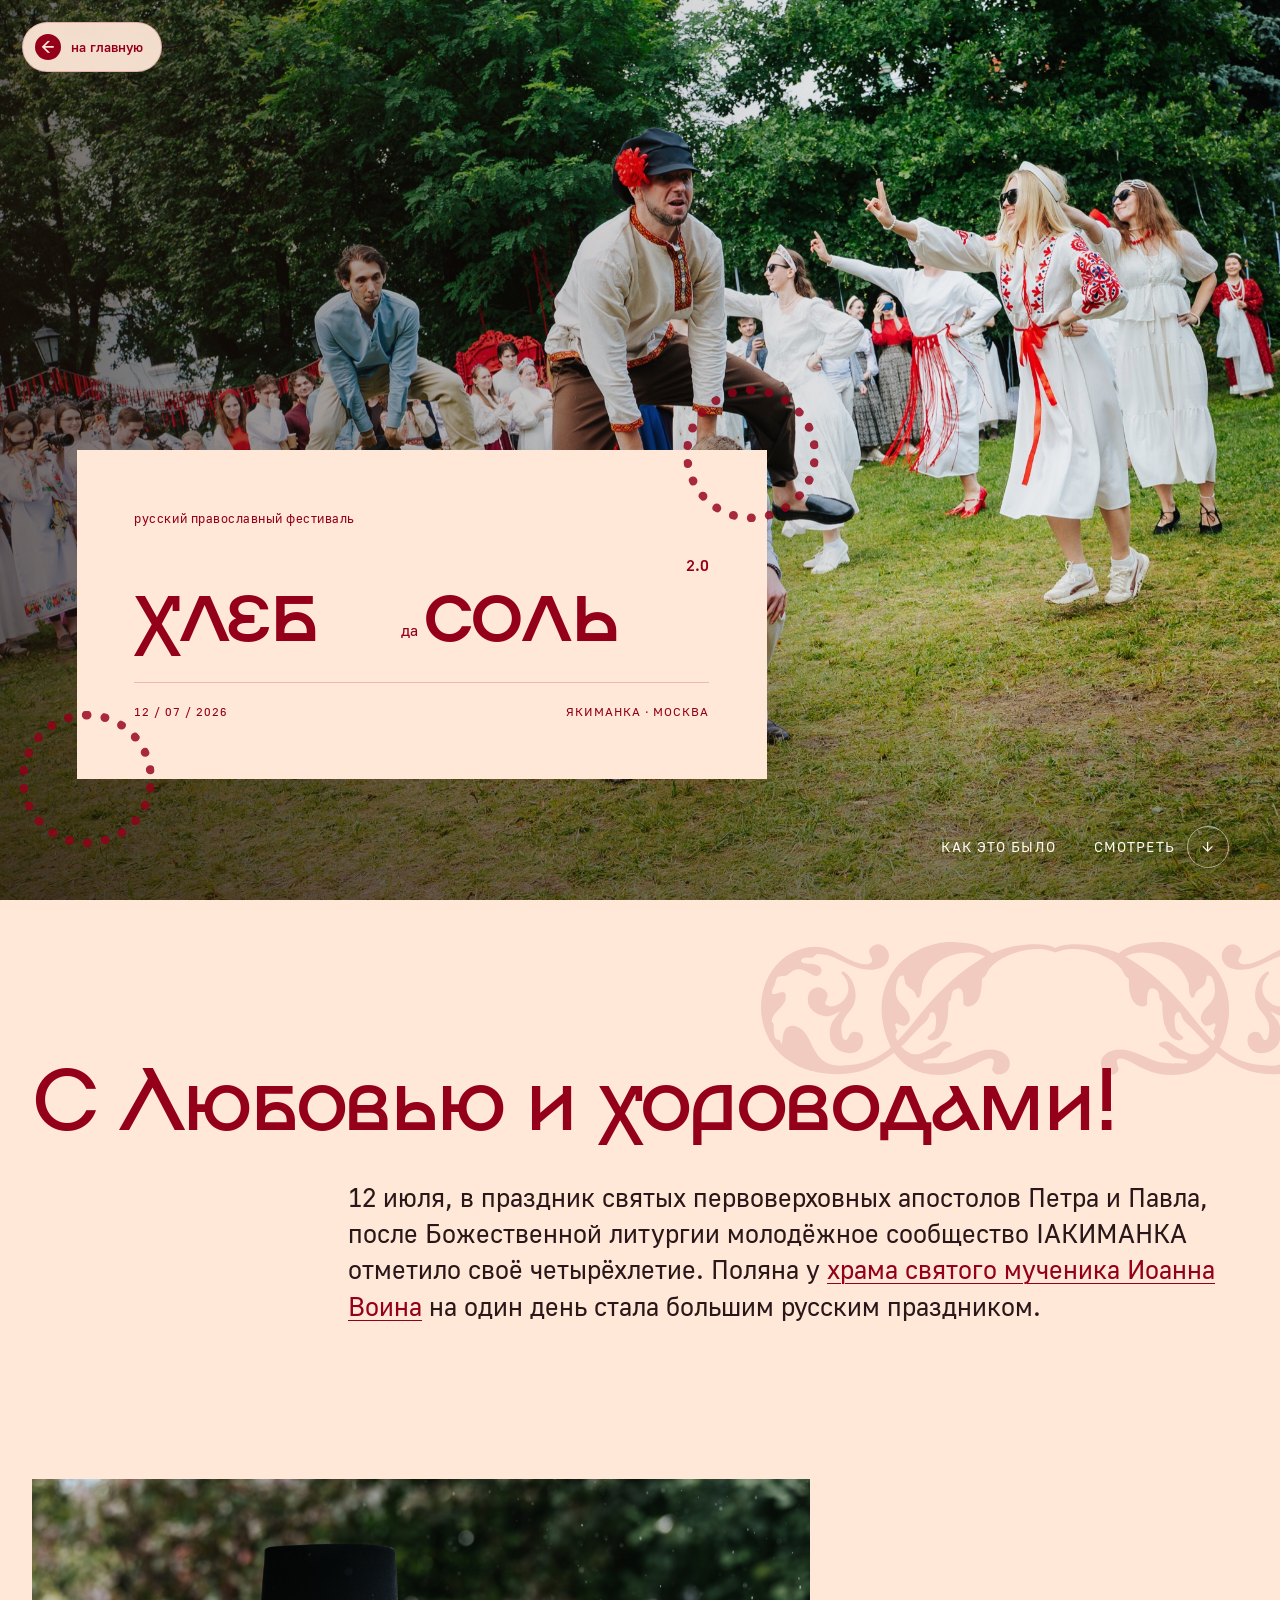
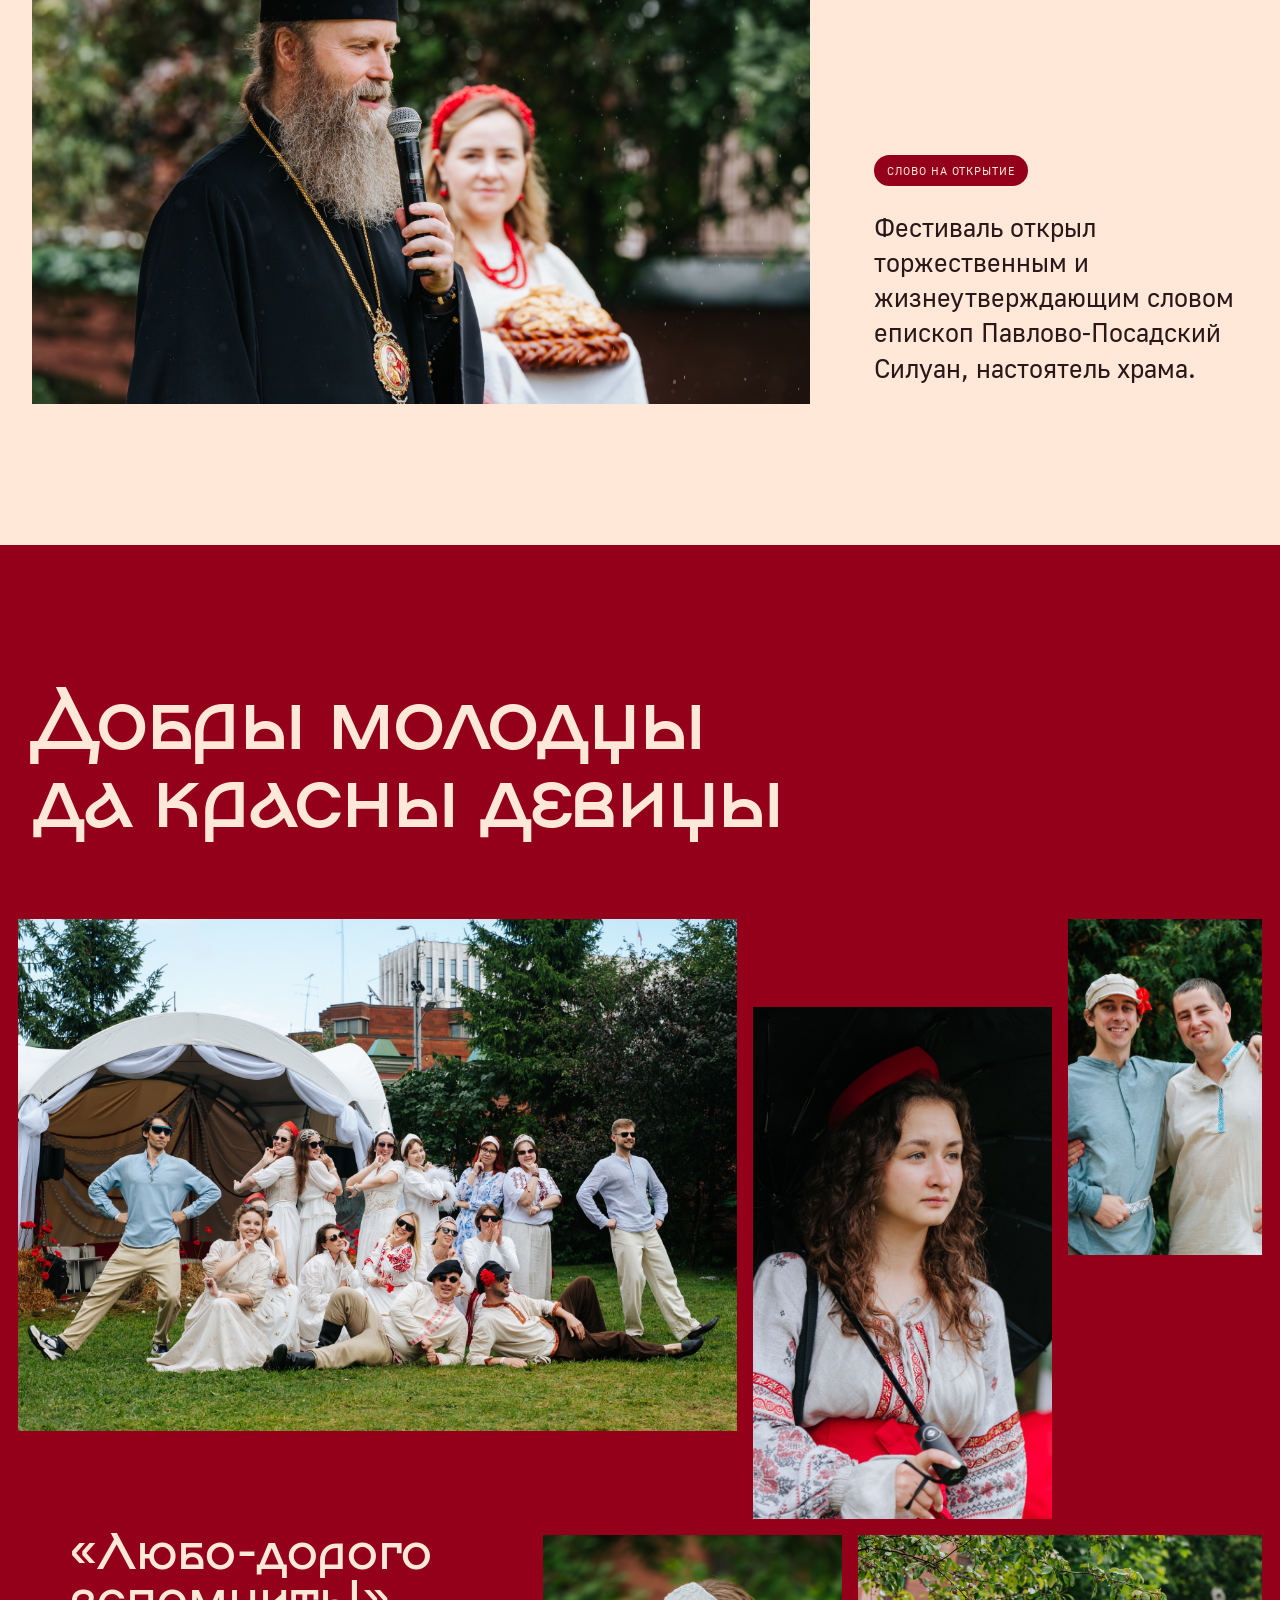
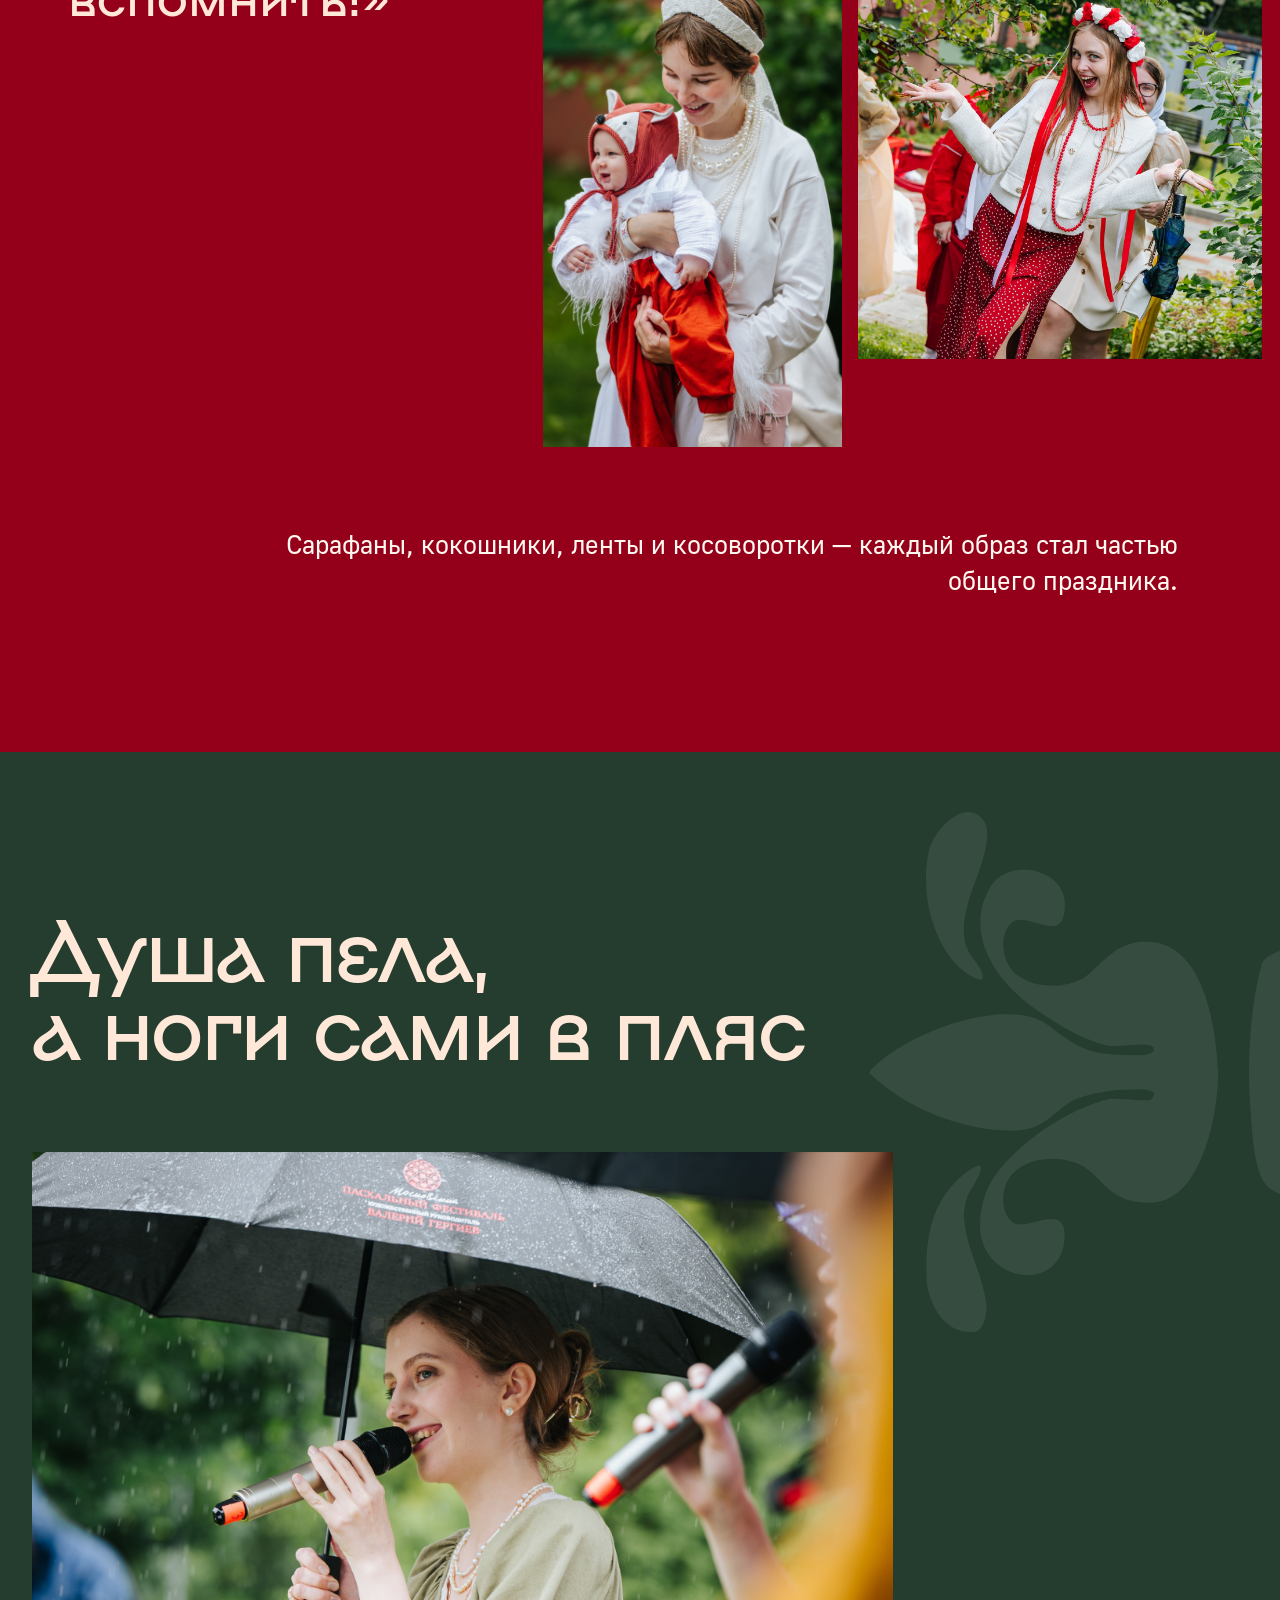
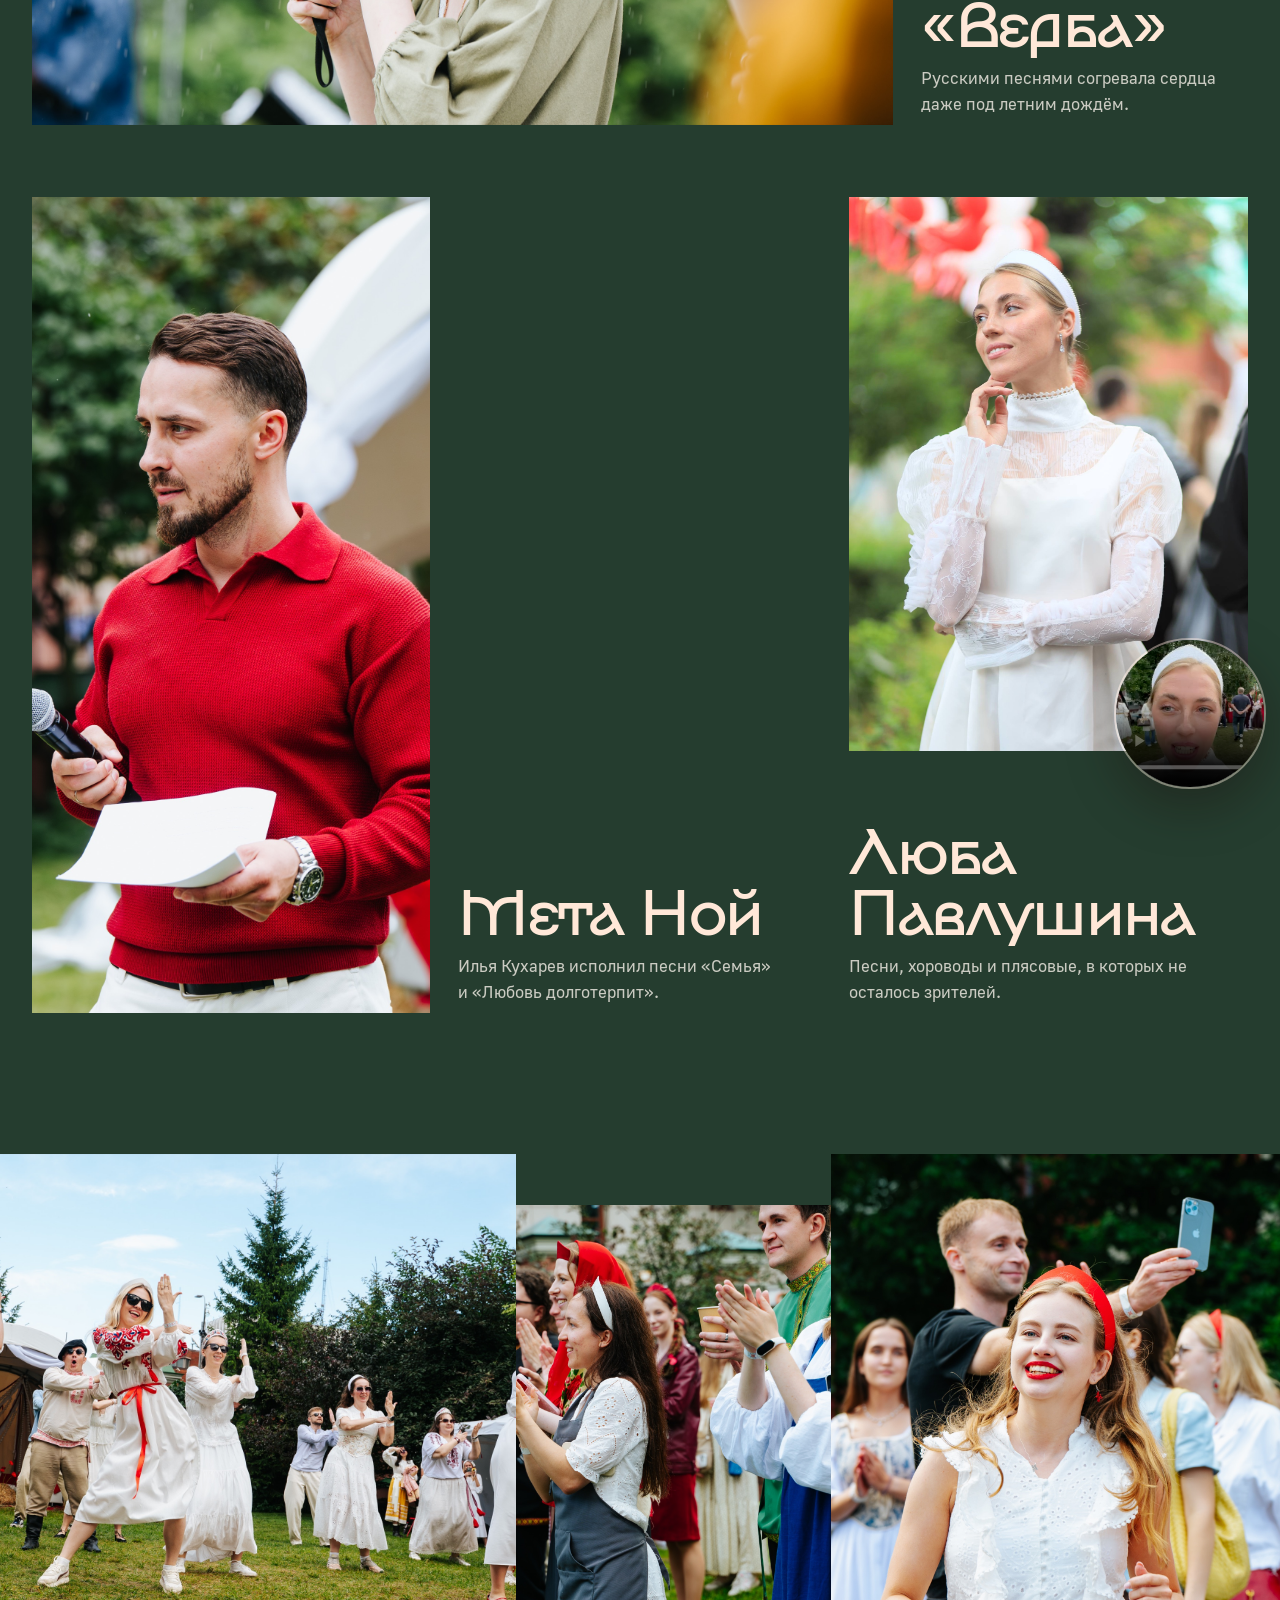
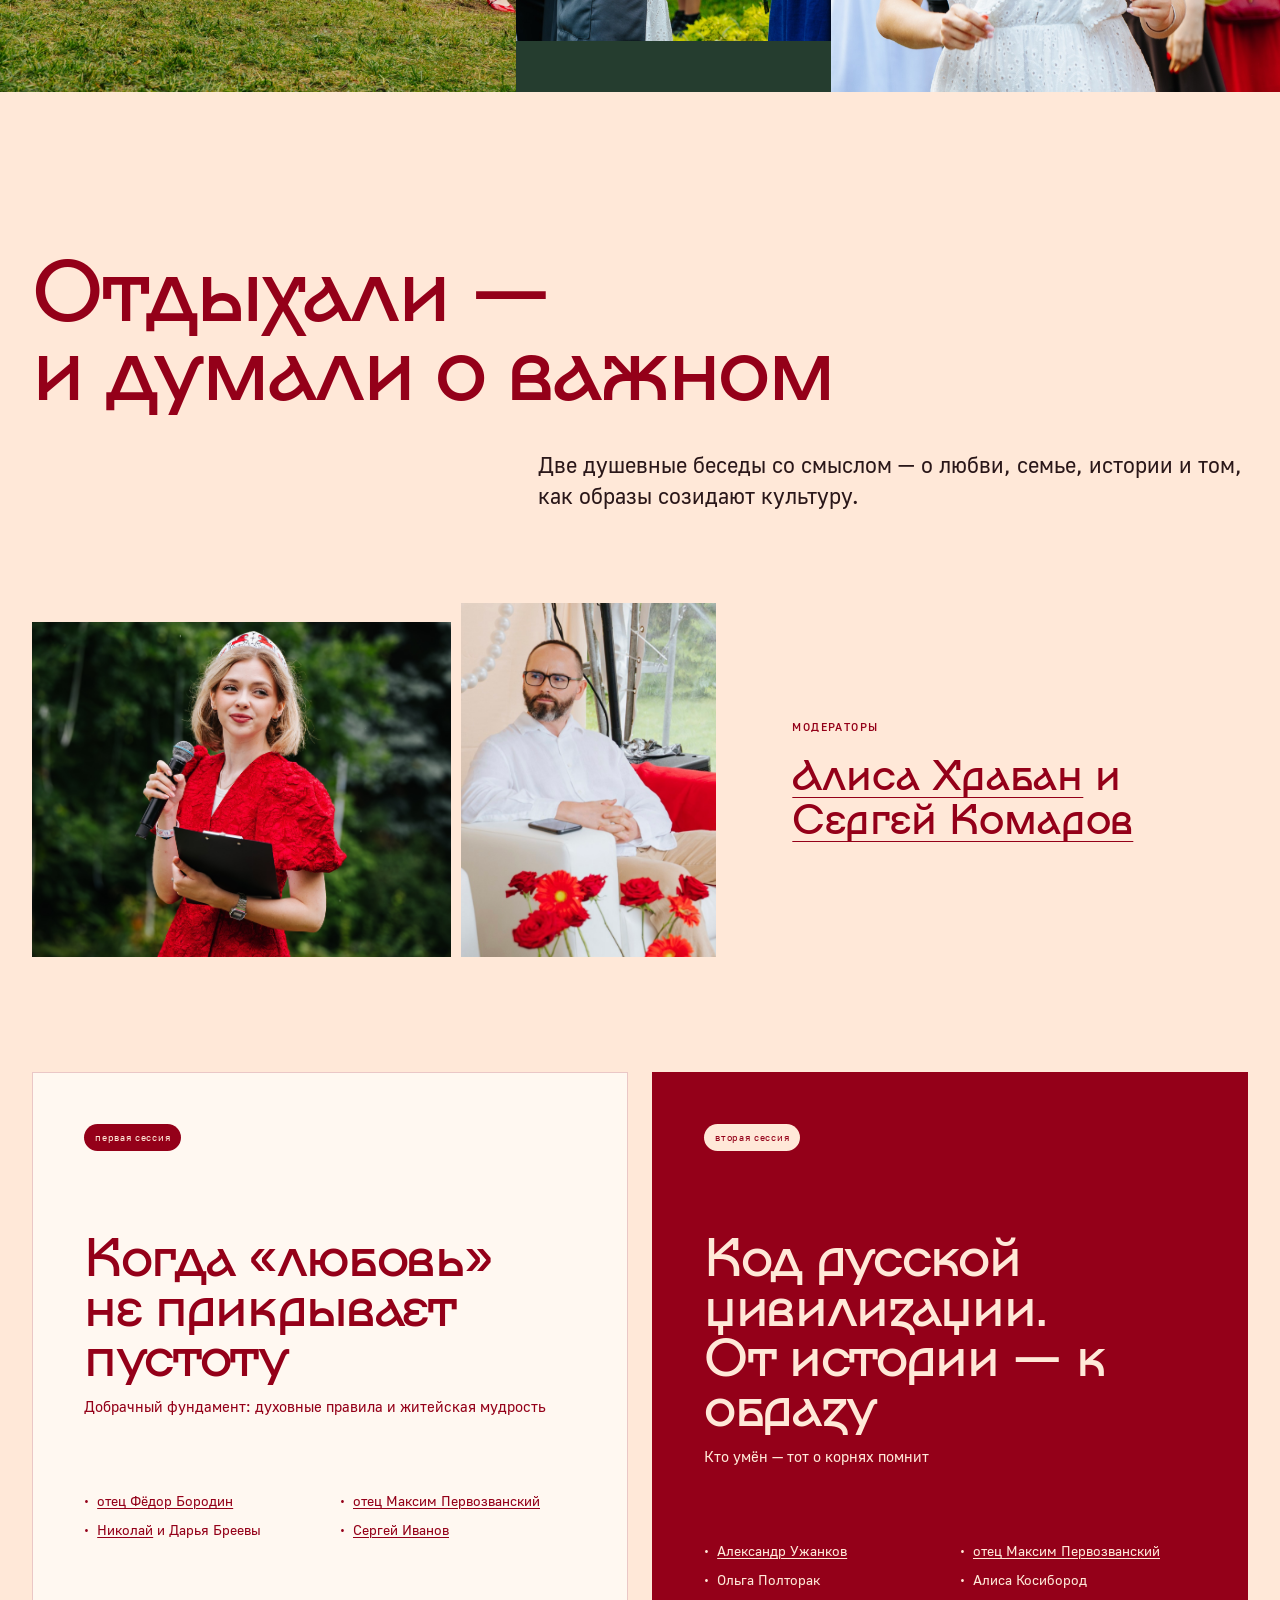
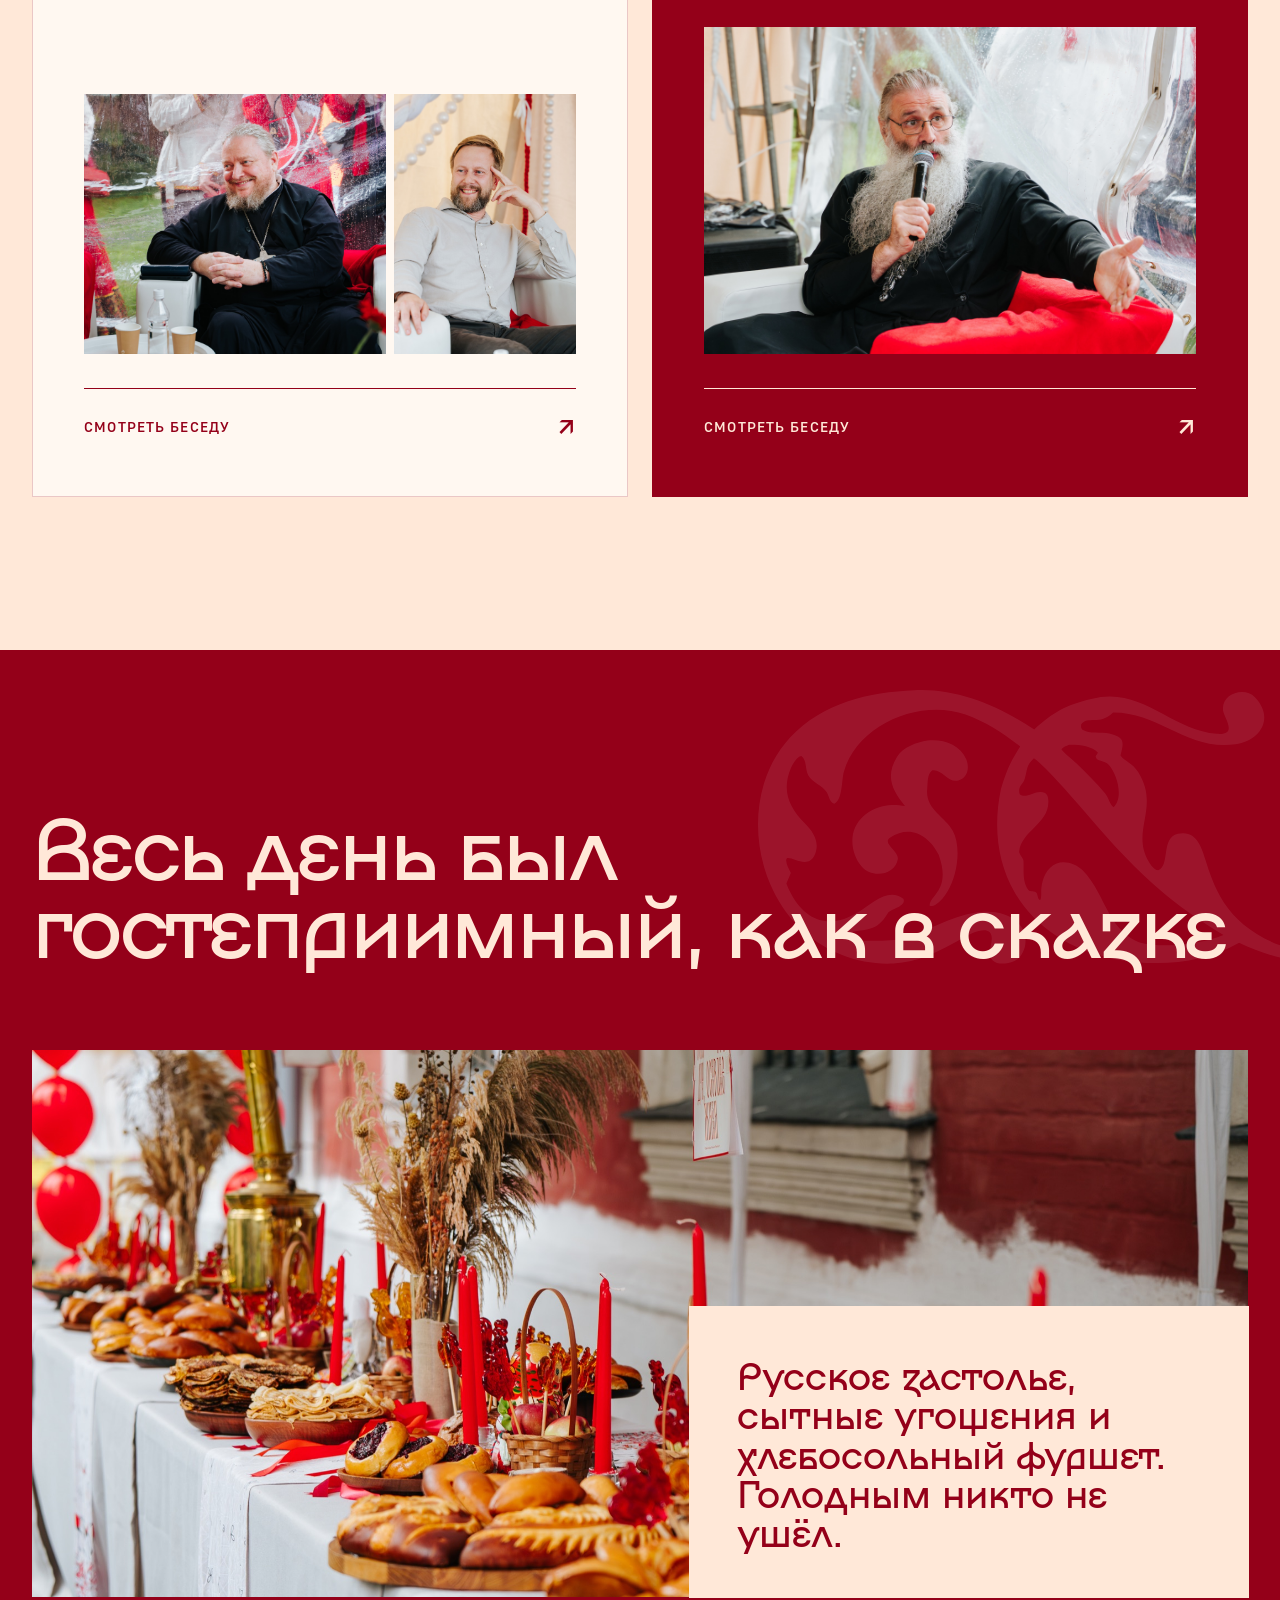
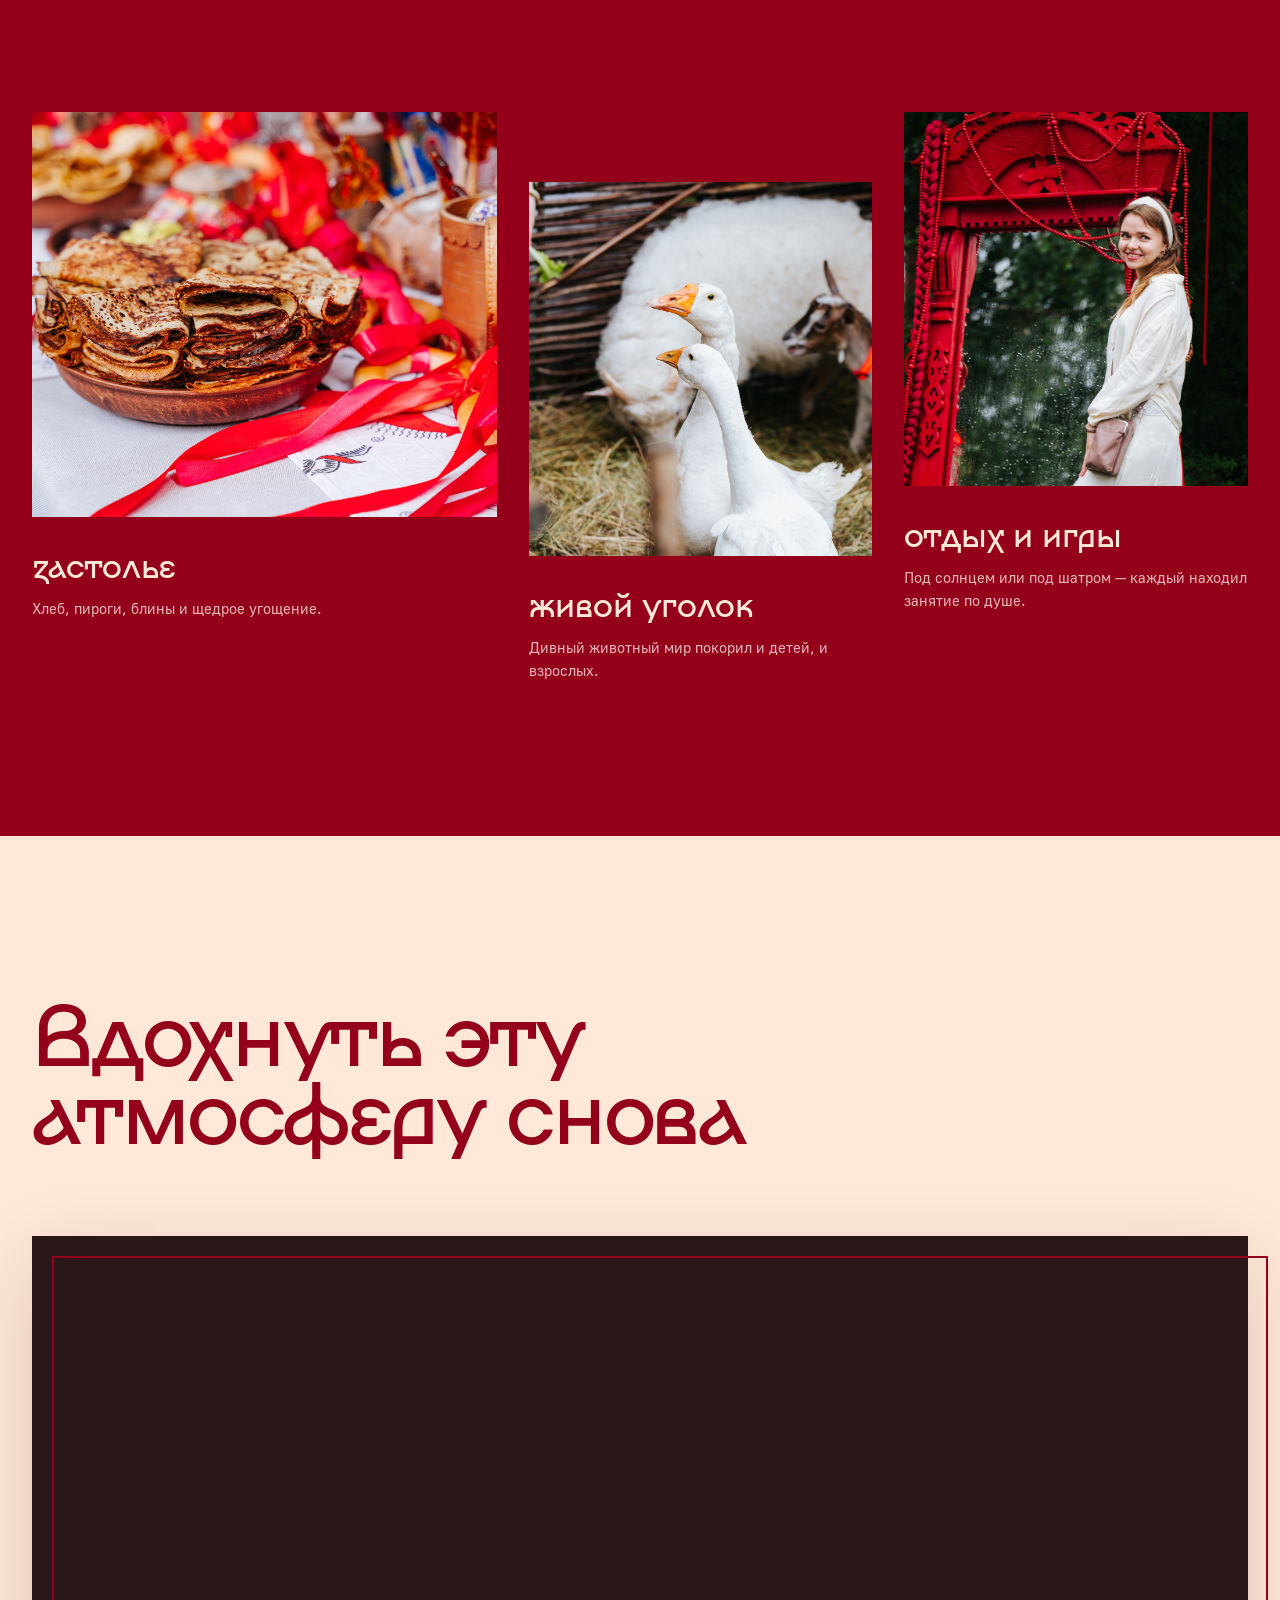
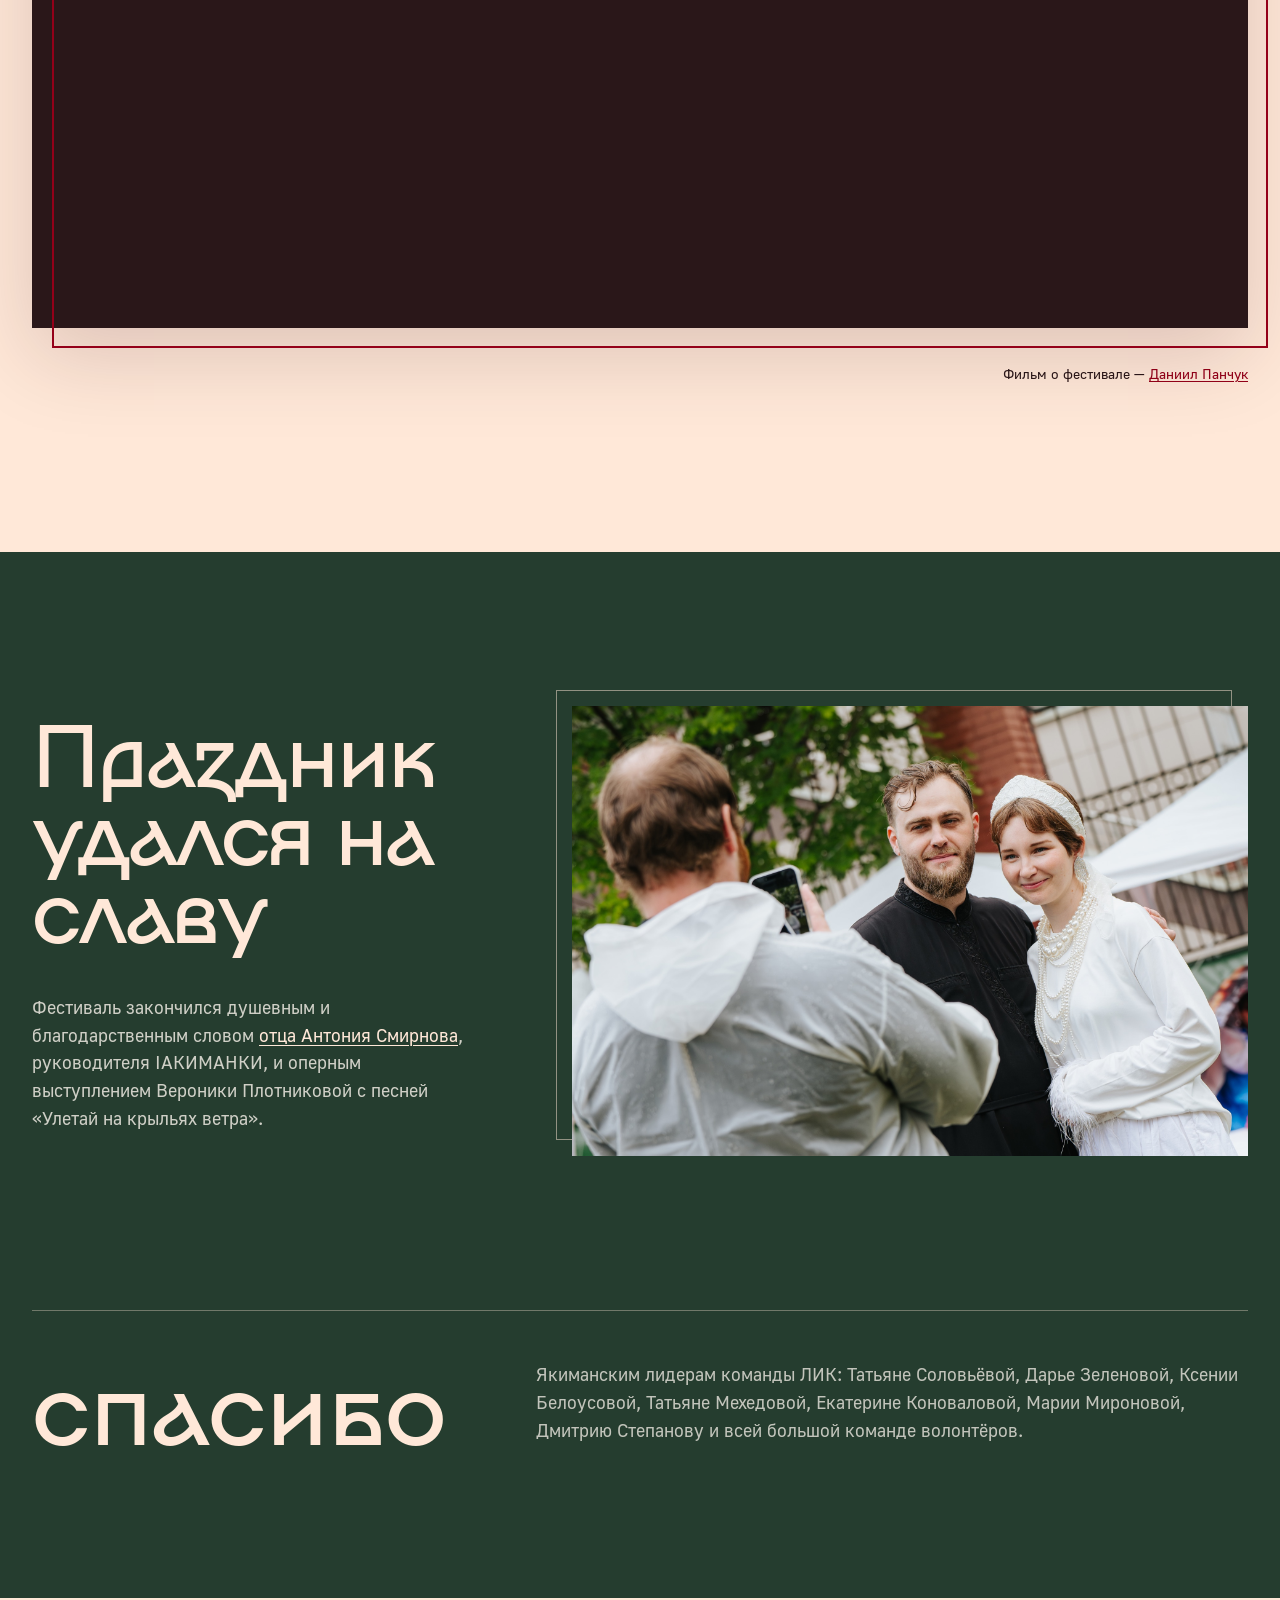
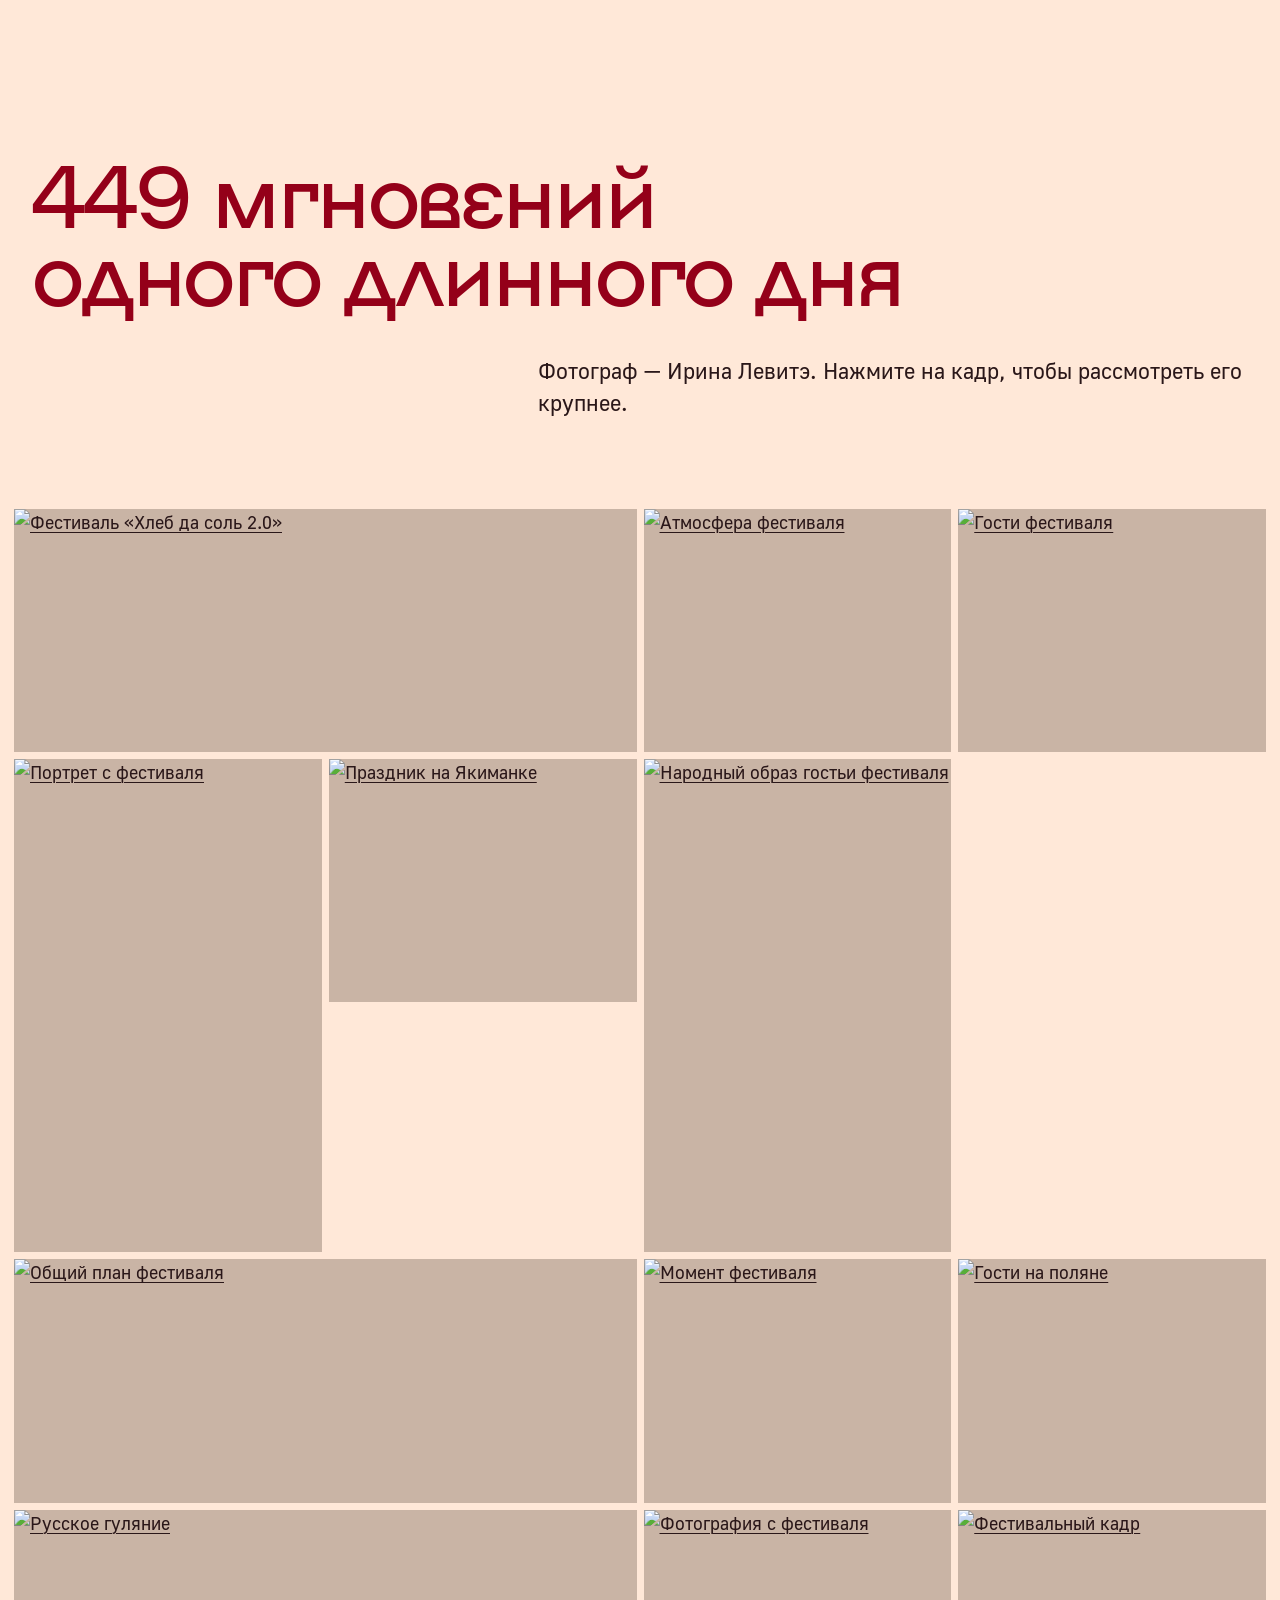
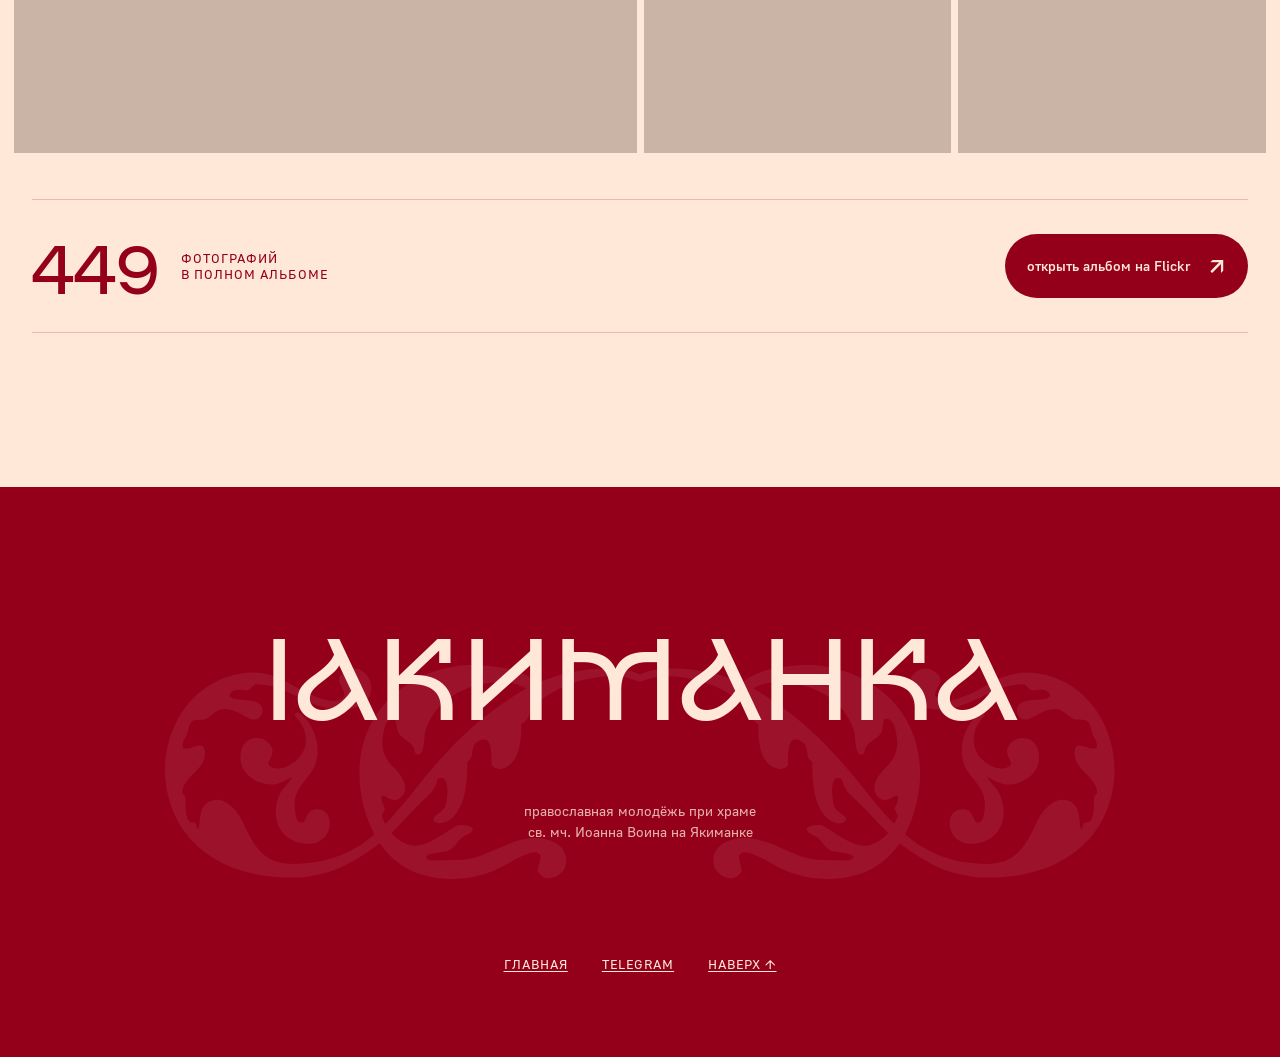
==== commit 306f39f4: "Fix mobile festival layout" ====
--- a/hlebdasol2-fest-kak-eto-bylo/index.html
+++ b/hlebdasol2-fest-kak-eto-bylo/index.html
@@ -11,7 +11,7 @@
   <meta property="og:image" content="https://mkiakimanka.ru/assets/img/hlebdasol2/hero.jpg">
   <meta name="theme-color" content="#940019">
   <link rel="icon" href="../assets/img/favicon.svg" type="image/svg+xml">
-  <link rel="stylesheet" href="../assets/css/hlebdasol2.css?v=11">
+  <link rel="stylesheet" href="../assets/css/hlebdasol2.css?v=12">
 </head>
 <body>
   <div class="progress" aria-hidden="true"><span></span></div>
--- a/assets/css/hlebdasol2.css
+++ b/assets/css/hlebdasol2.css
@@ -1533,19 +1533,31 @@
 
   .music-grid {
     grid-template-columns: 1fr;
+    row-gap: clamp(88px, 22vw, 112px);
   }
 
   .artist,
   .artist--large,
   .artist--dance {
+    display: flex;
+    flex-direction: column;
     grid-column: auto;
+    gap: 20px;
+    align-items: stretch;
   }
 
   .artist img,
   .artist--large img {
+    display: block;
+    width: 100%;
+    height: auto;
     min-height: 0;
     max-height: none;
     aspect-ratio: 1.1;
+  }
+
+  .artist > div {
+    padding-bottom: 0;
   }
 
   .artist:nth-child(2) img {
@@ -1590,6 +1602,7 @@
 
   .hospitality-grid {
     grid-template-columns: 1fr;
+    row-gap: clamp(72px, 18vw, 92px);
   }
 
   .hospitality-card,
@@ -1597,6 +1610,20 @@
   .hospitality-card:last-child {
     grid-column: auto;
     margin-top: 0;
+  }
+
+  .hospitality-card {
+    display: flex;
+    flex-direction: column;
+  }
+
+  .hospitality-card img {
+    display: block;
+    width: 100%;
+  }
+
+  .hospitality-card figcaption {
+    padding-top: 16px;
   }
 
   .feast-feature img {
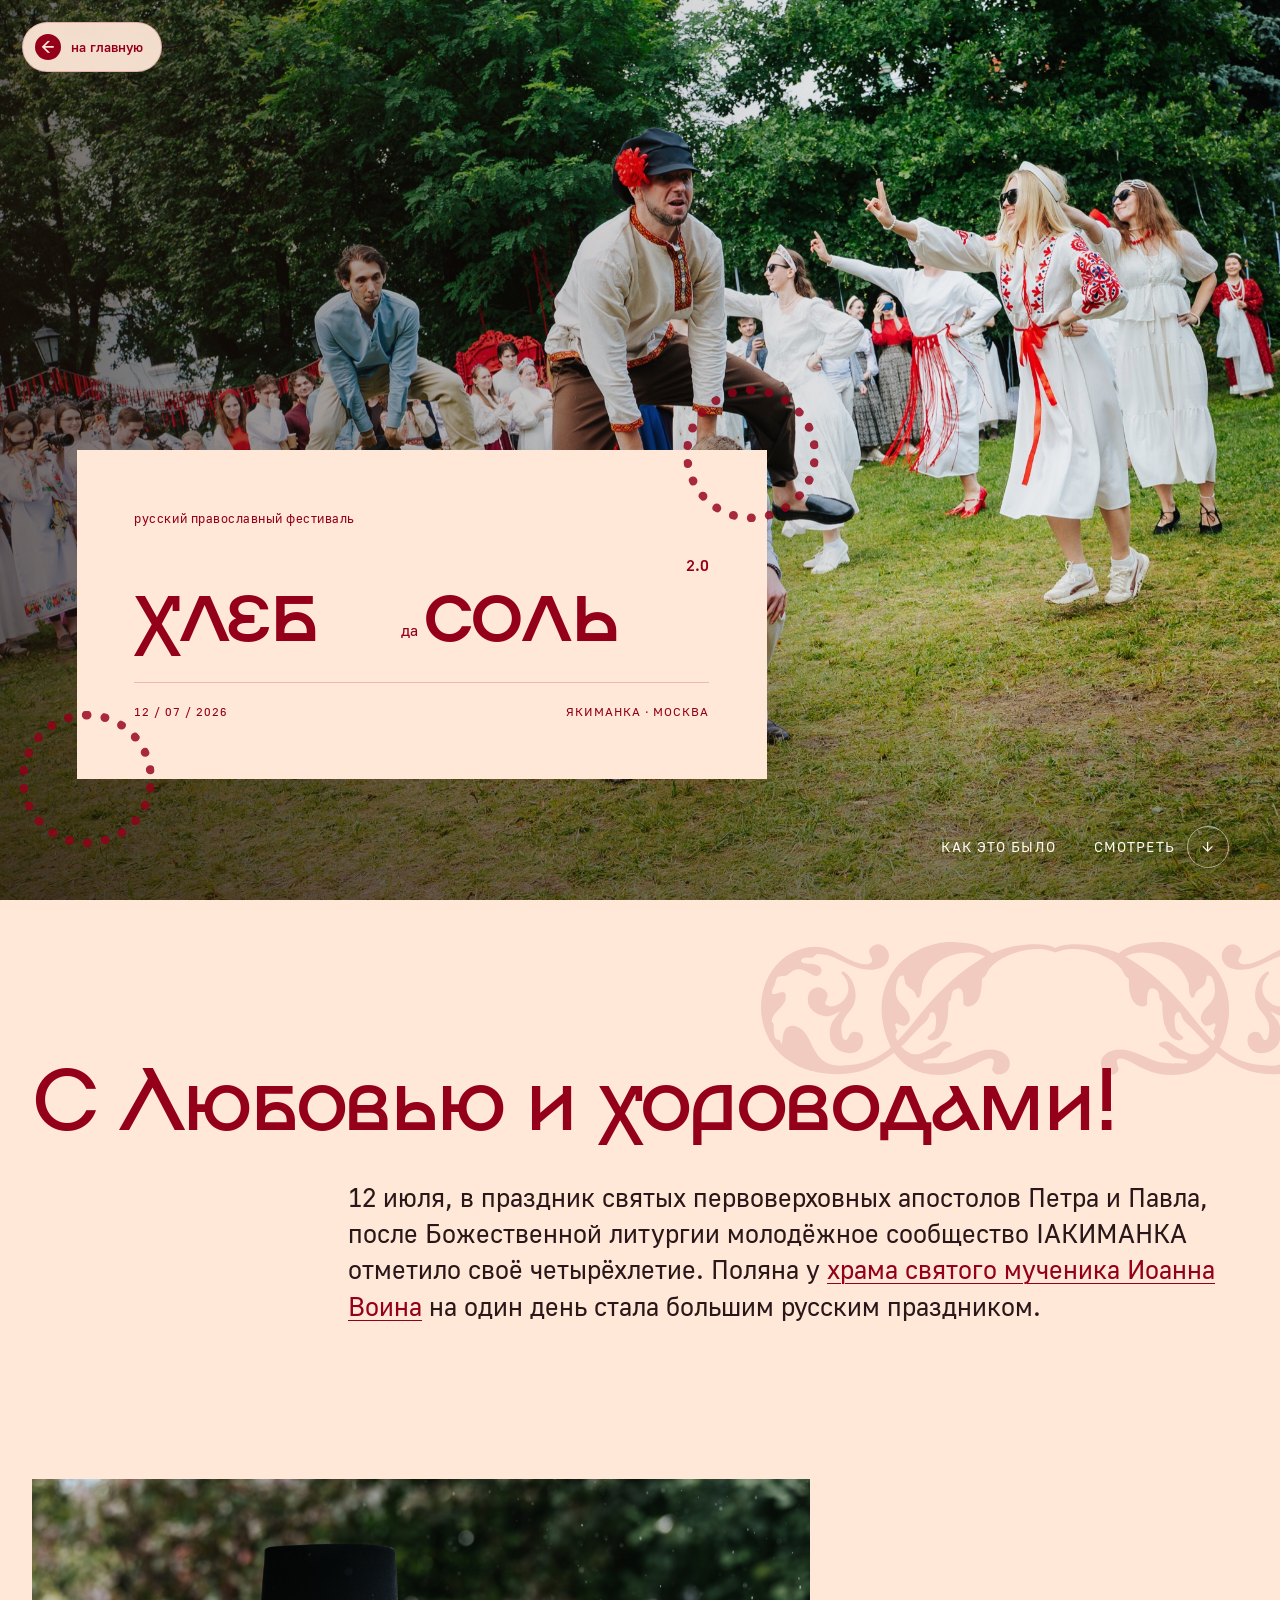
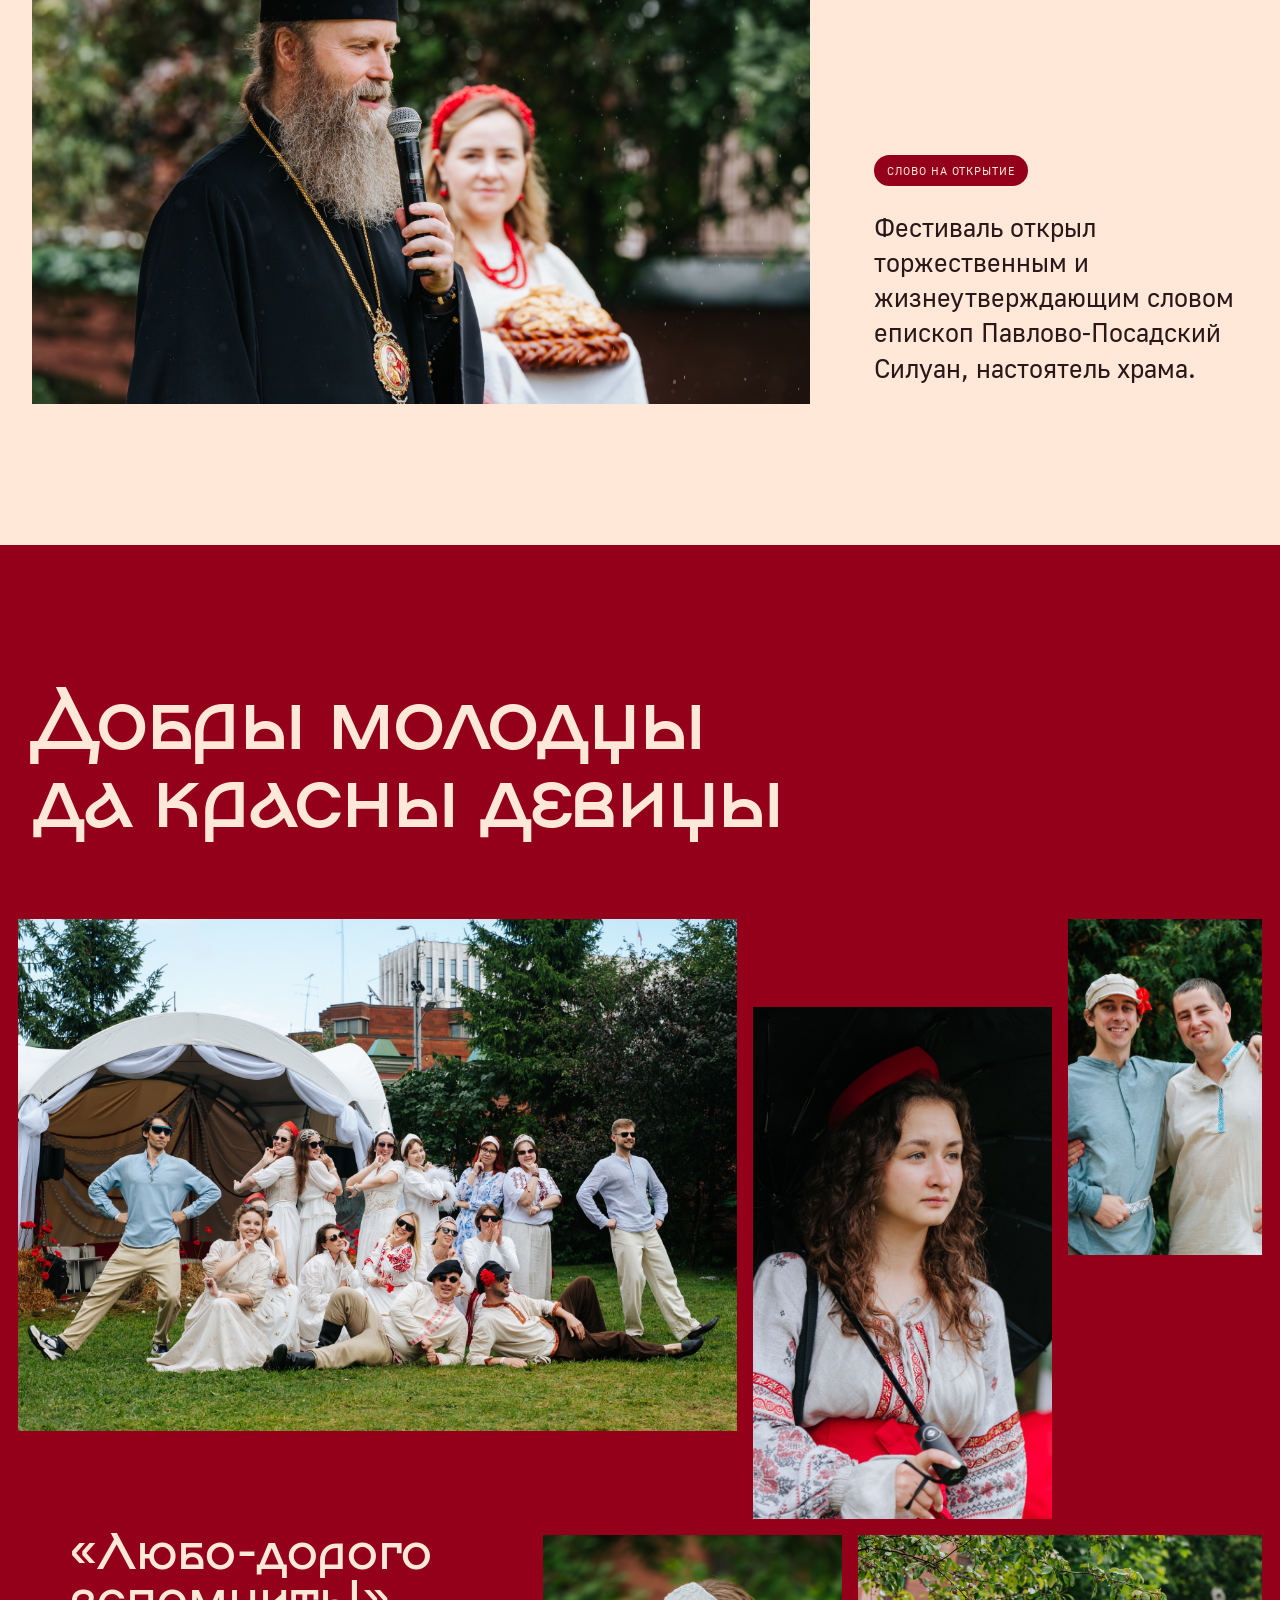
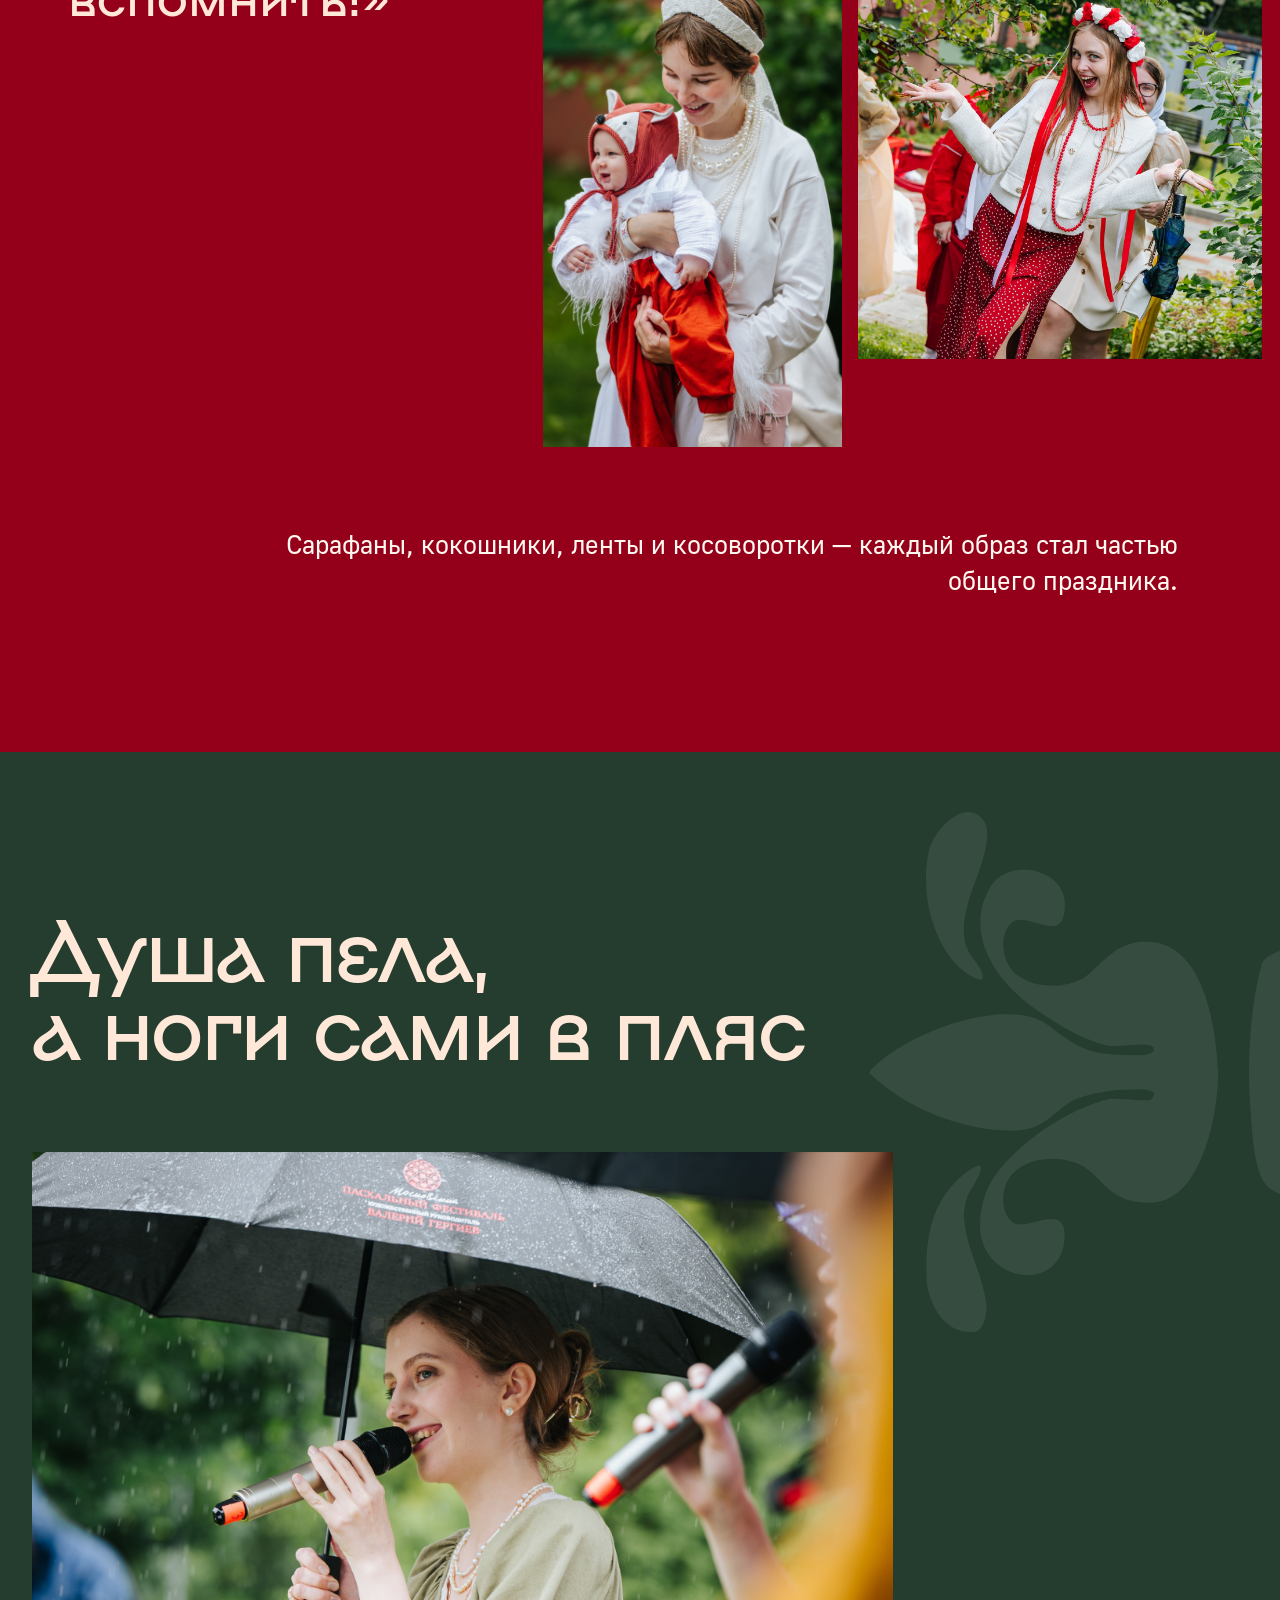
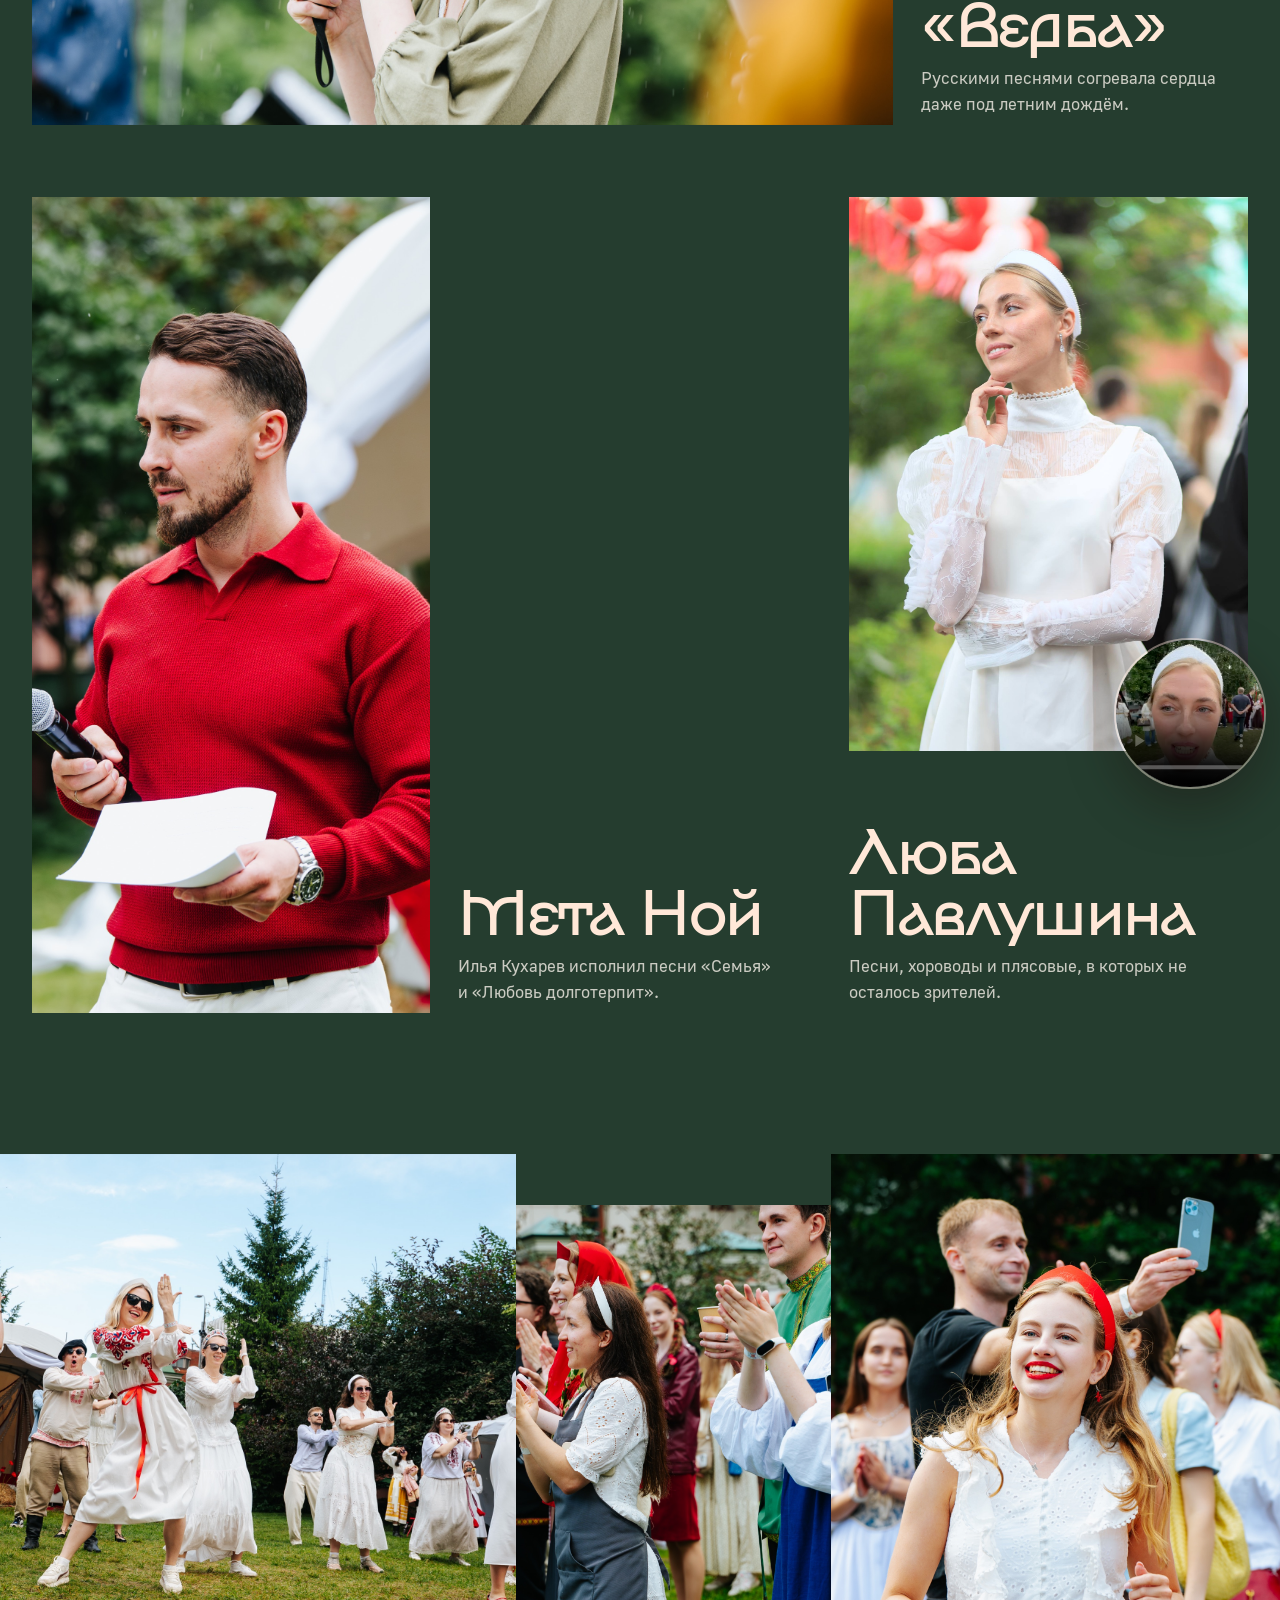
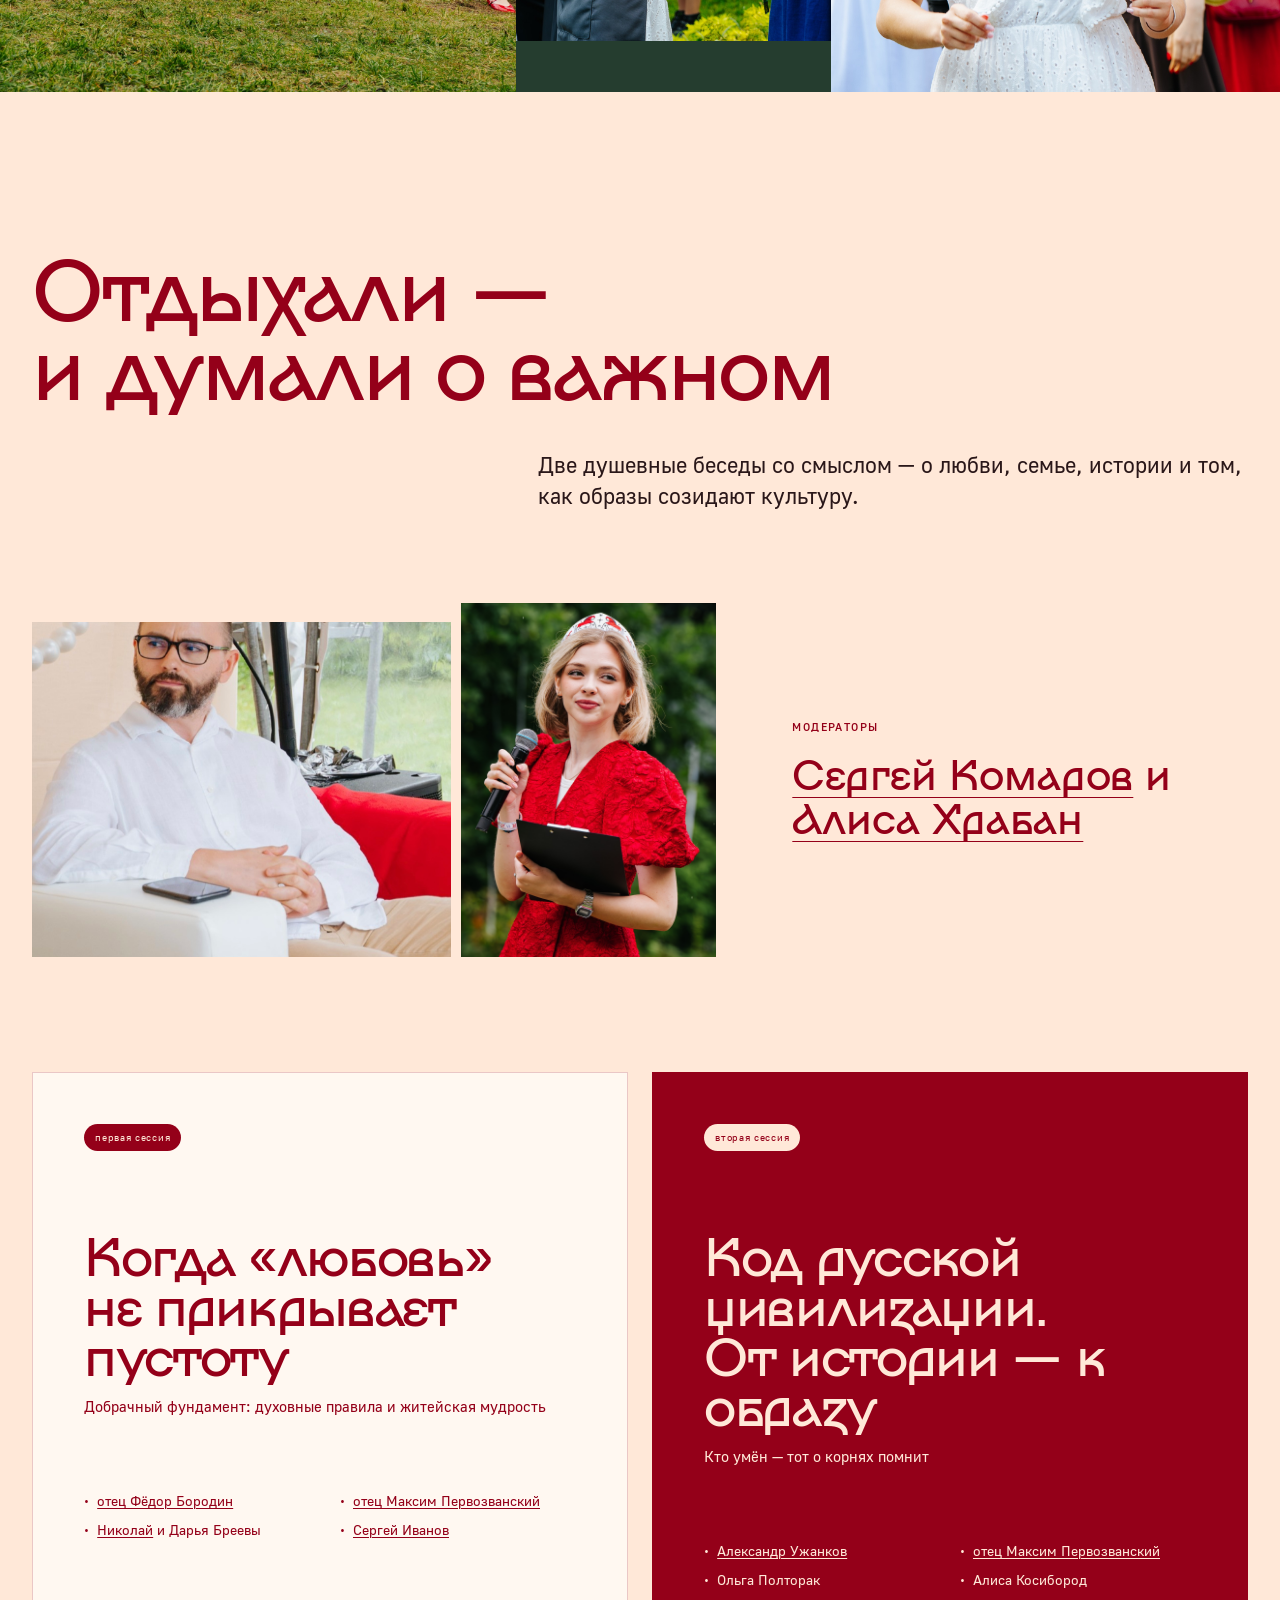
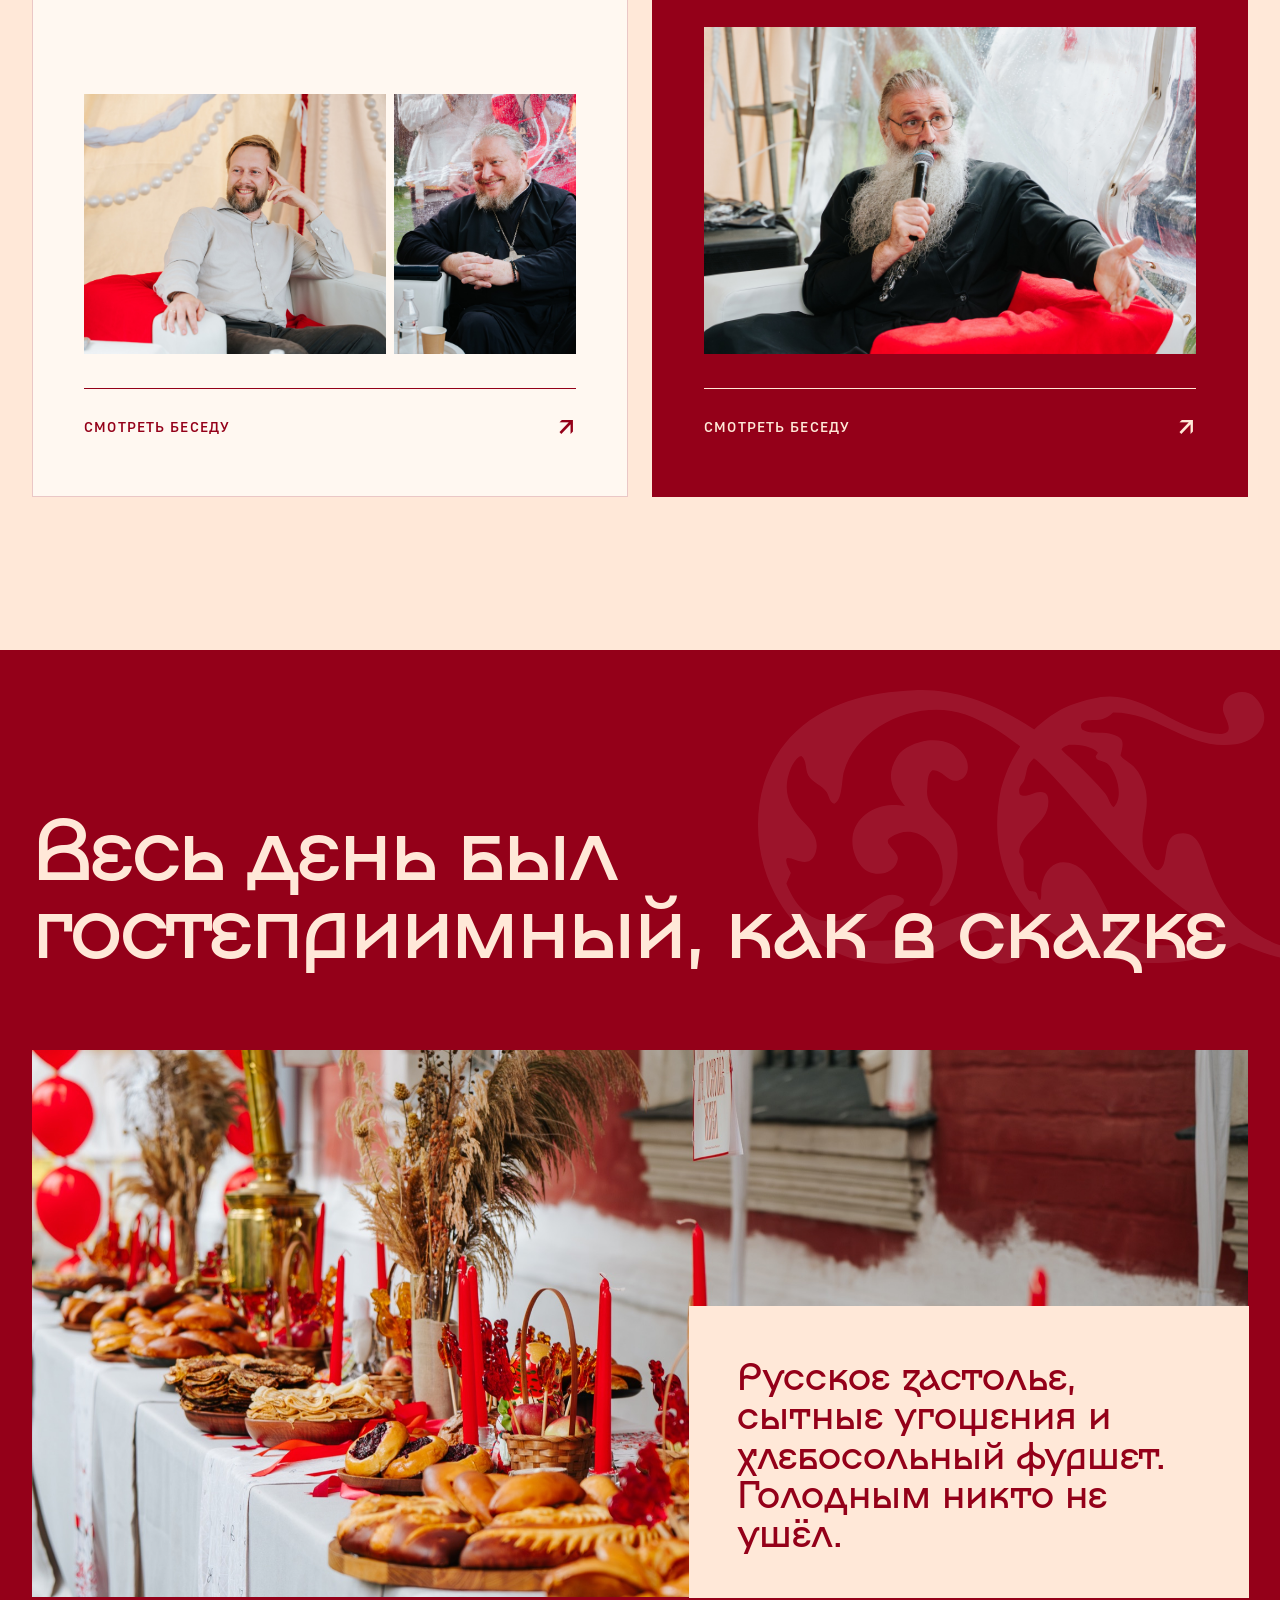
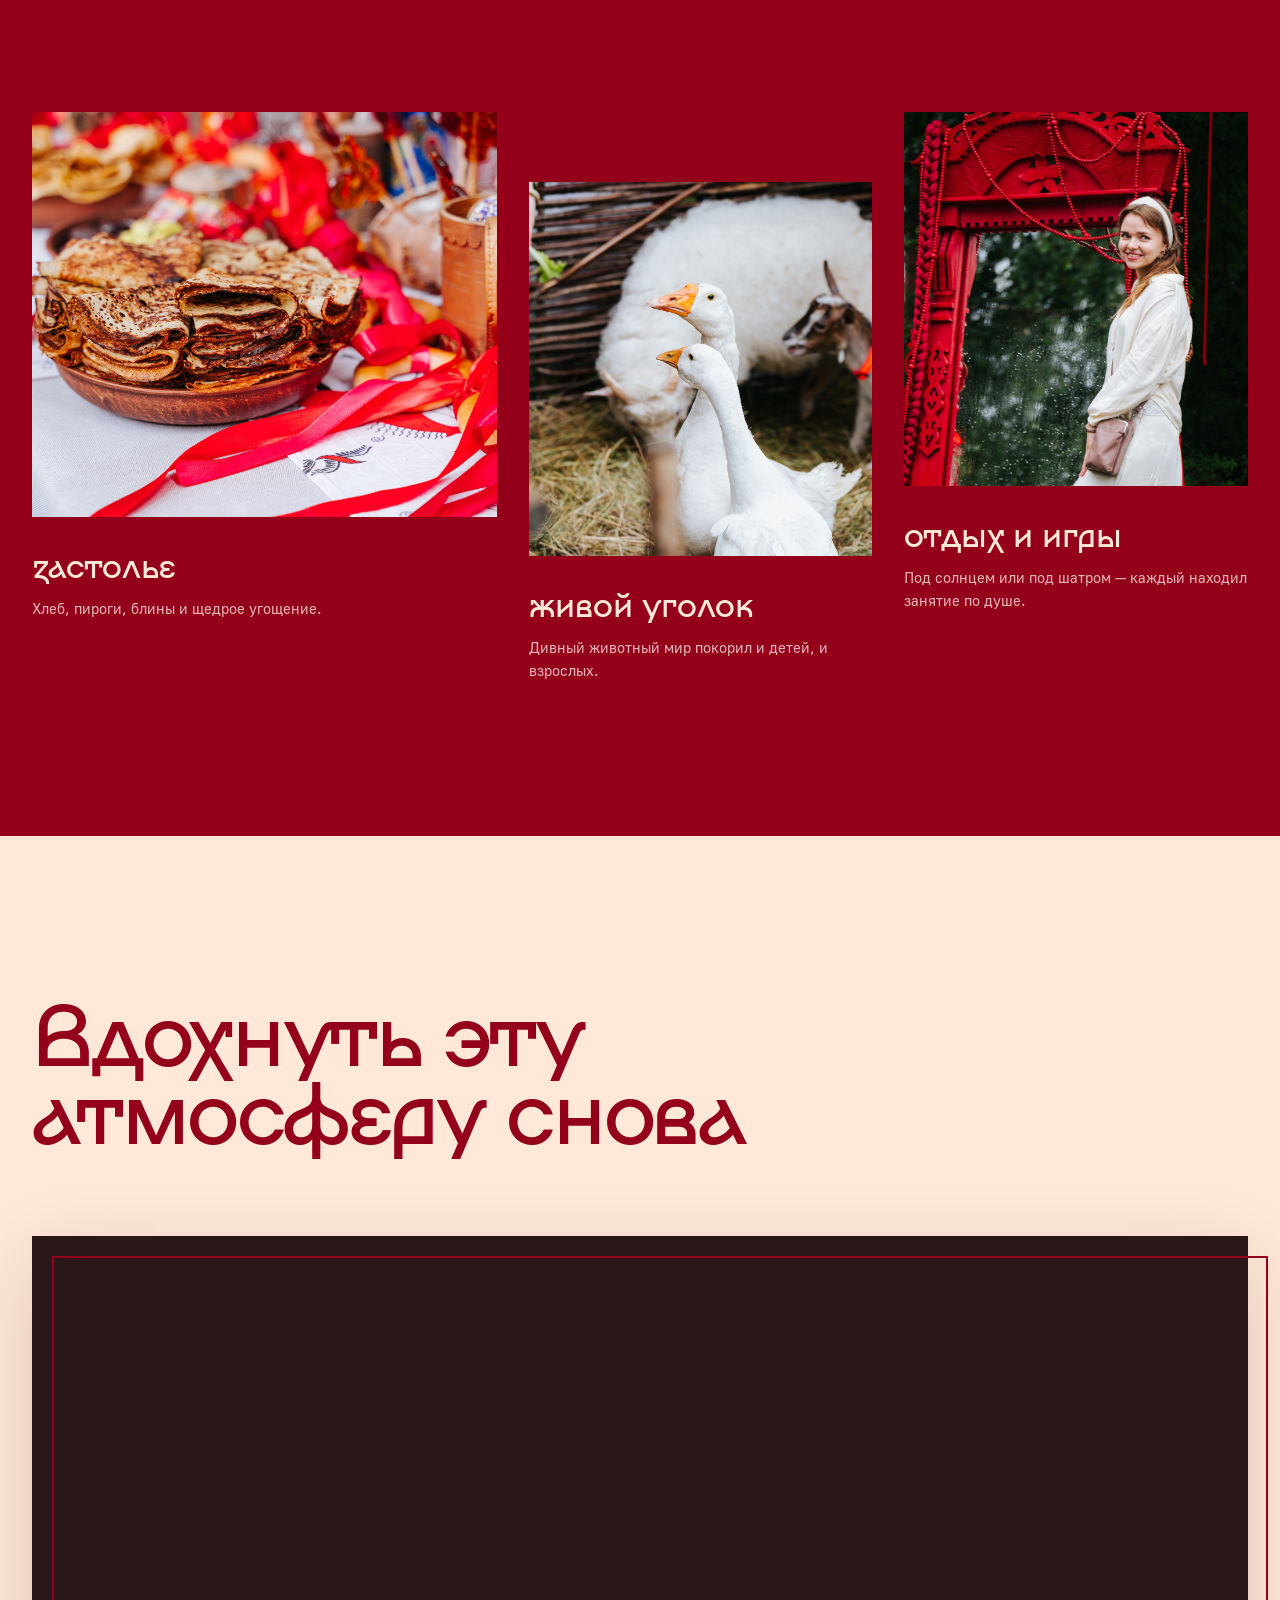
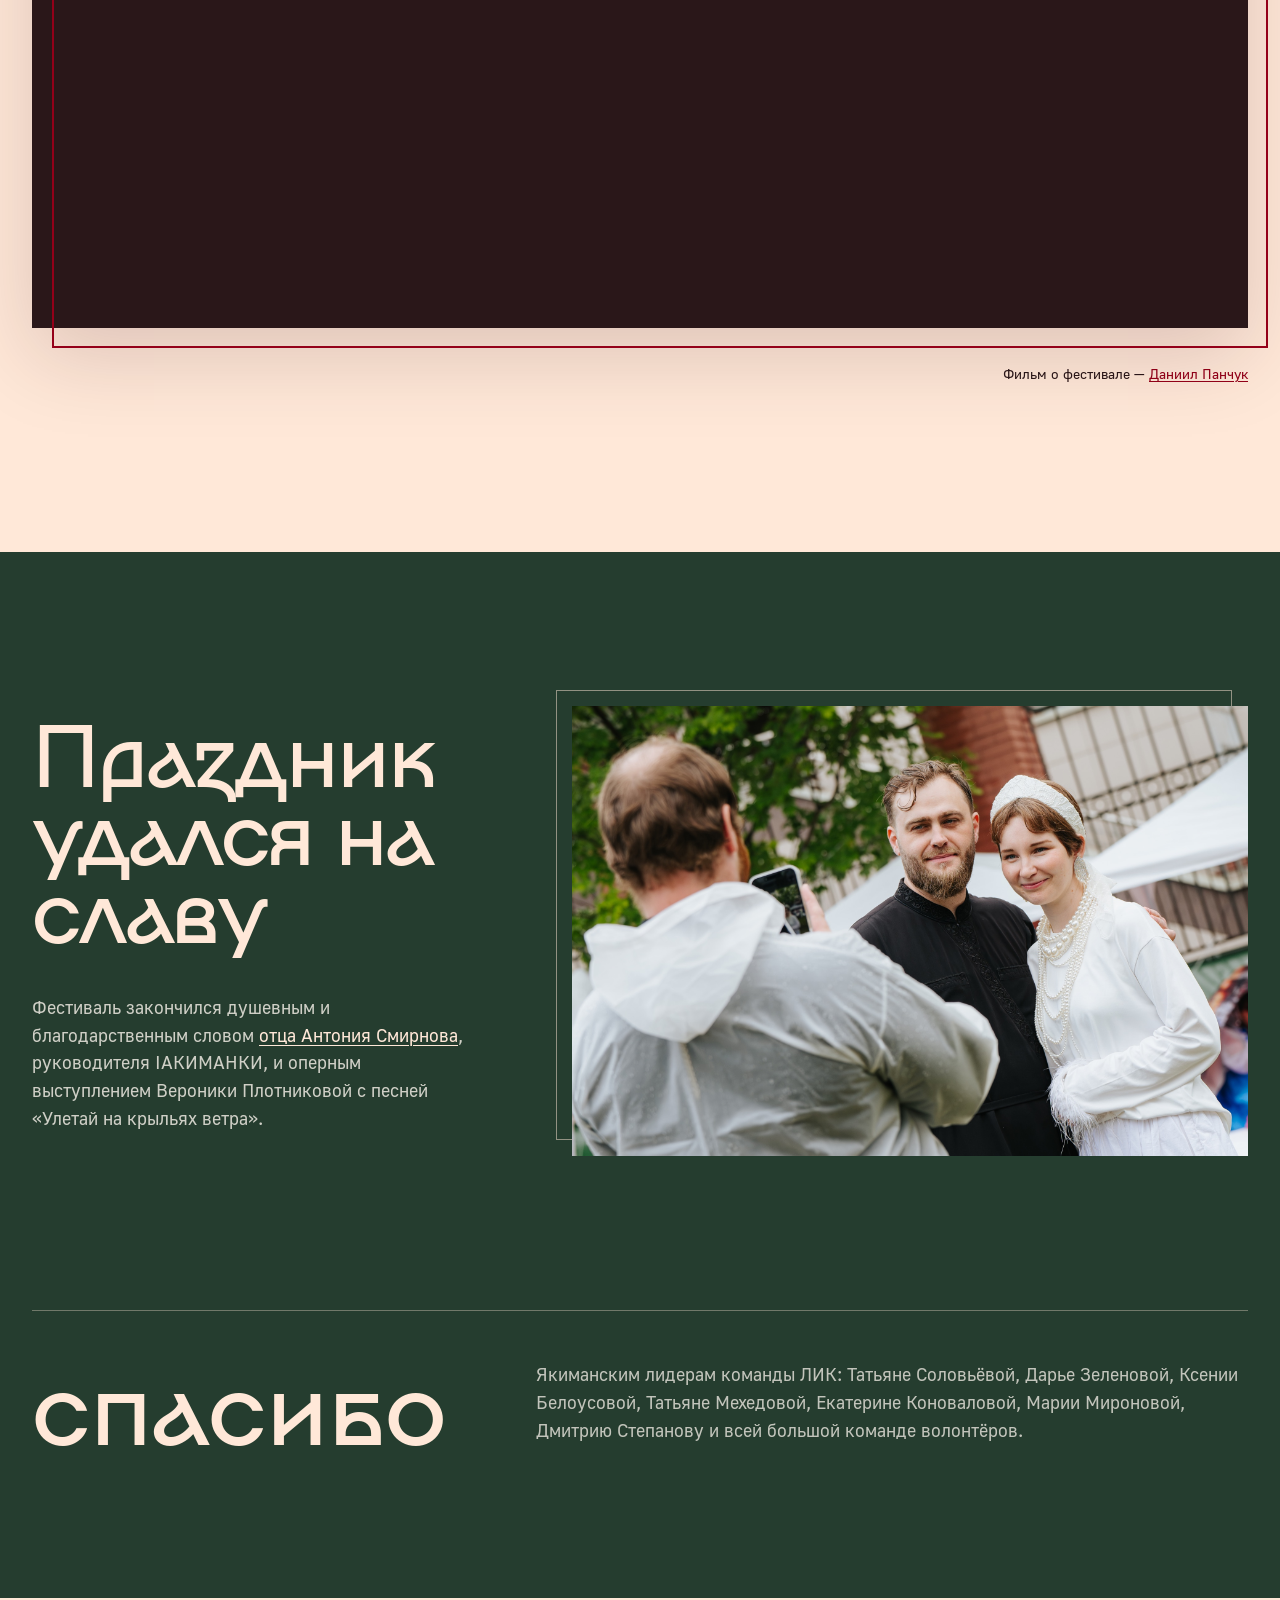
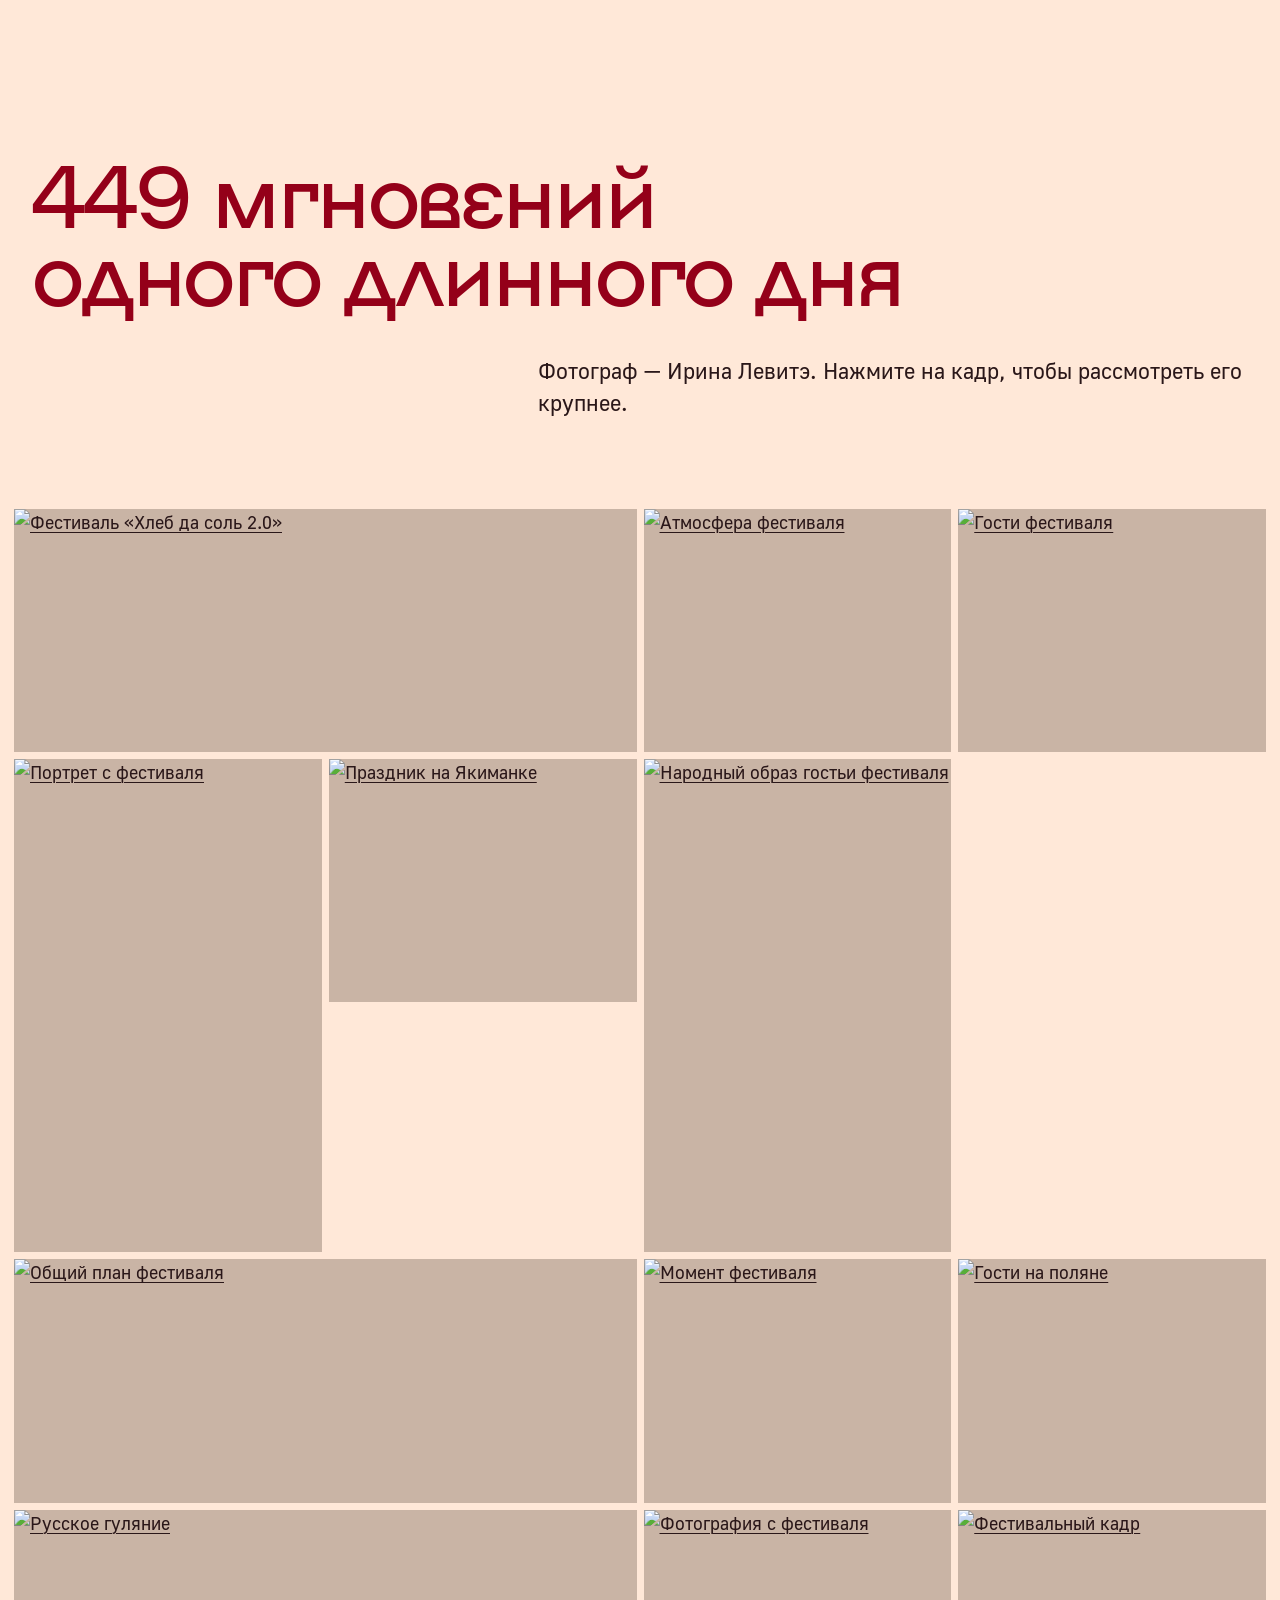
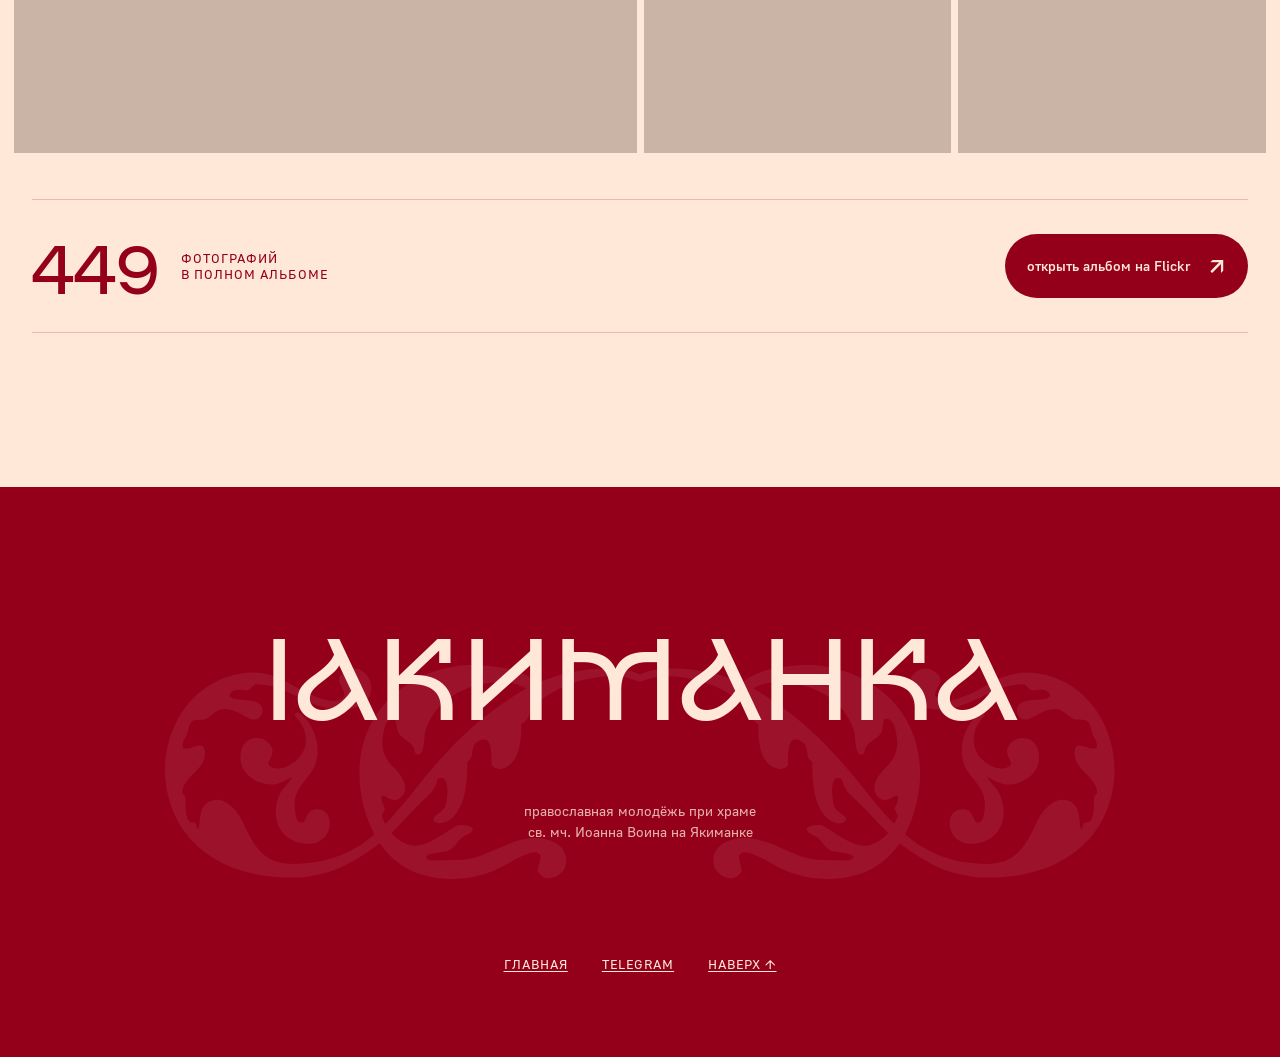
==== commit 03c02709: "Reorder festival speakers" ====
--- a/hlebdasol2-fest-kak-eto-bylo/index.html
+++ b/hlebdasol2-fest-kak-eto-bylo/index.html
@@ -114,10 +114,10 @@
 
       <div class="moderators shell reveal">
         <div class="moderators__photos">
+          <img src="../assets/img/hlebdasol2/sergey-komarov.jpg" alt="Модератор бесед Сергей Комаров" loading="lazy">
           <img src="../assets/img/hlebdasol2/alice-khraban.jpg" alt="Ведущая фестиваля Алиса Храбан" loading="lazy">
-          <img src="../assets/img/hlebdasol2/sergey-komarov.jpg" alt="Модератор бесед Сергей Комаров" loading="lazy">
-        </div>
-        <p><span>модераторы</span><a href="https://t.me/alicekhrabantelega/1658" target="_blank" rel="noopener">Алиса Храбан</a> и <a href="https://t.me/komarov_mission" target="_blank" rel="noopener">Сергей Комаров</a></p>
+        </div>
+        <p><span>модераторы</span><a href="https://t.me/komarov_mission" target="_blank" rel="noopener">Сергей Комаров</a> и <a href="https://t.me/alicekhrabantelega/1658" target="_blank" rel="noopener">Алиса Храбан</a></p>
       </div>
 
       <div class="sessions shell">
@@ -132,8 +132,8 @@
             <li><a href="https://t.me/sergei_ivanov_efko" target="_blank" rel="noopener">Сергей Иванов</a></li>
           </ul>
           <div class="session__photos">
+            <img class="session__photo--breev" src="../assets/img/hlebdasol2/talk-breev.jpg" alt="Николай и Дарья Бреевы" loading="lazy">
             <img src="../assets/img/hlebdasol2/talk-fedor.jpg" alt="Отец Фёдор Бородин" loading="lazy">
-            <img class="session__photo--breev" src="../assets/img/hlebdasol2/talk-breev.jpg" alt="Николай и Дарья Бреевы" loading="lazy">
           </div>
           <a class="watch-link" href="https://t.me/IAKIMANKA/12395" target="_blank" rel="noopener">смотреть беседу <span>↗</span></a>
         </article>
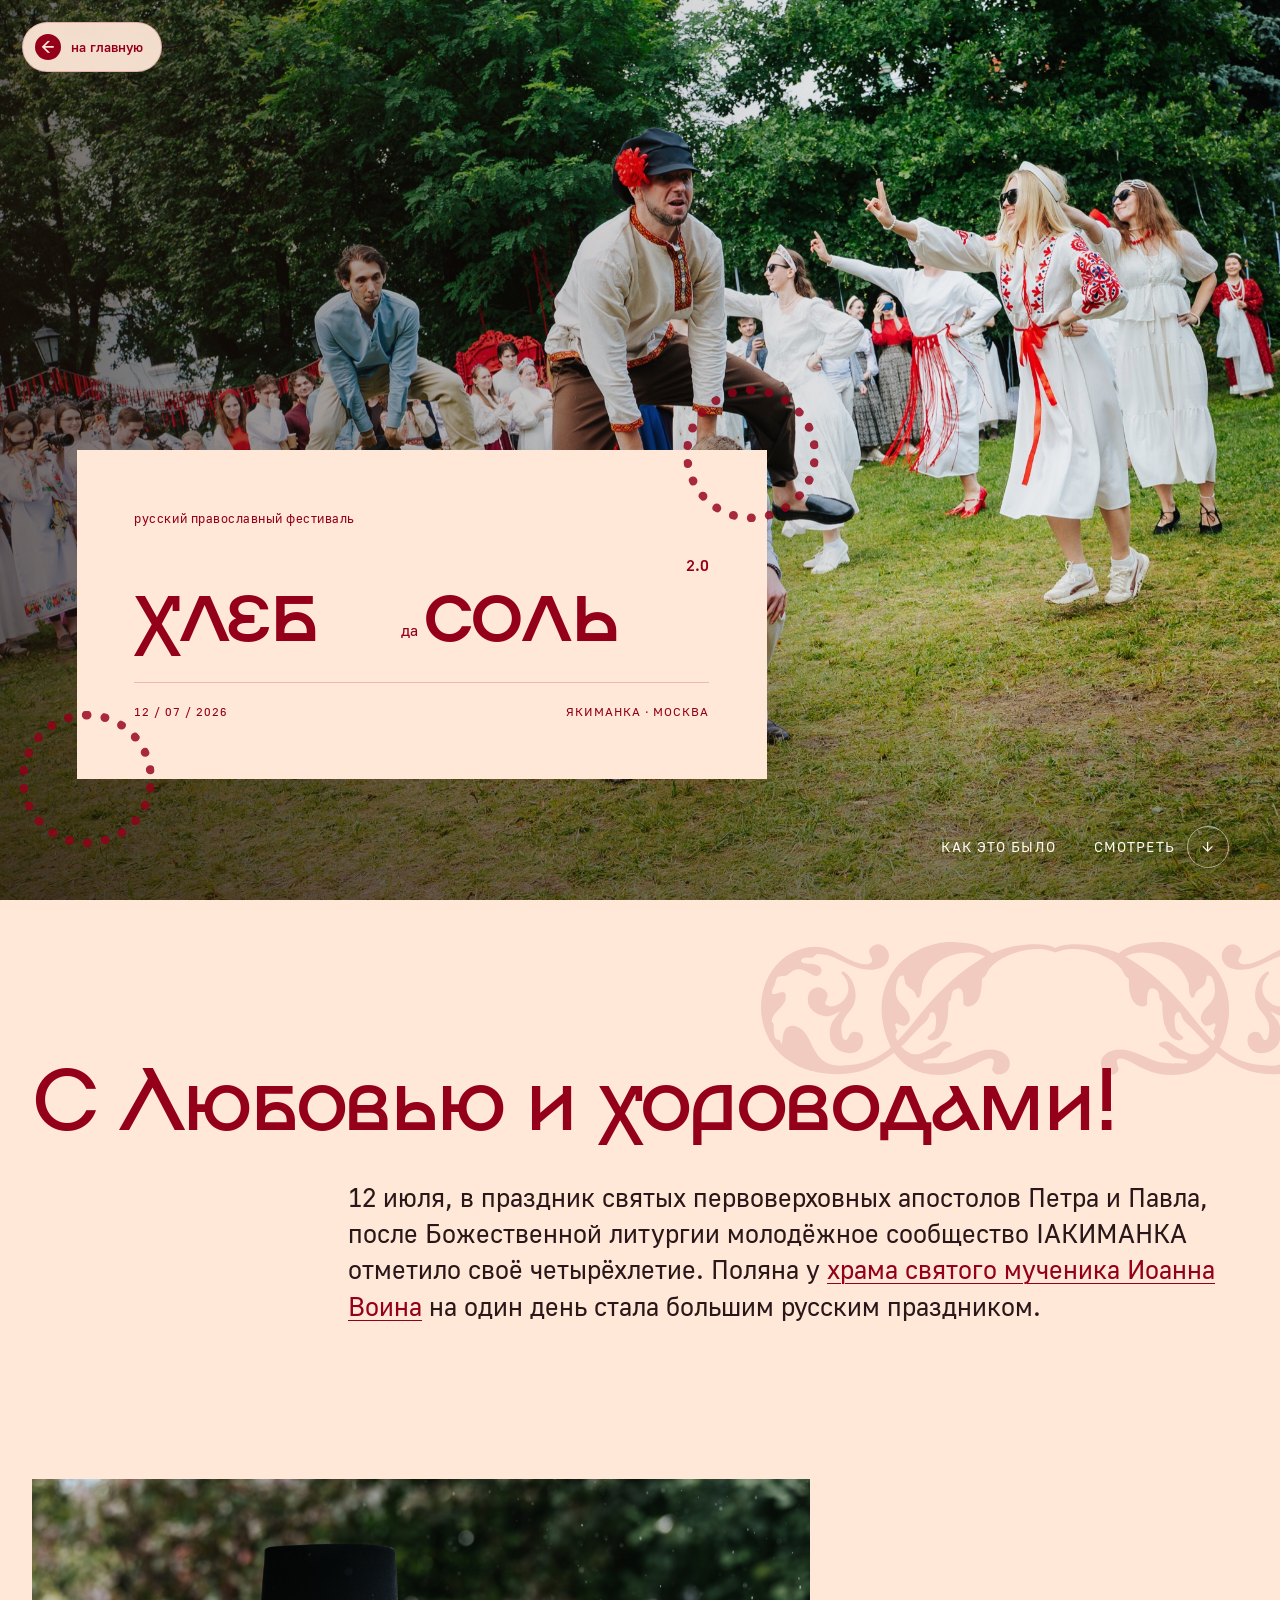
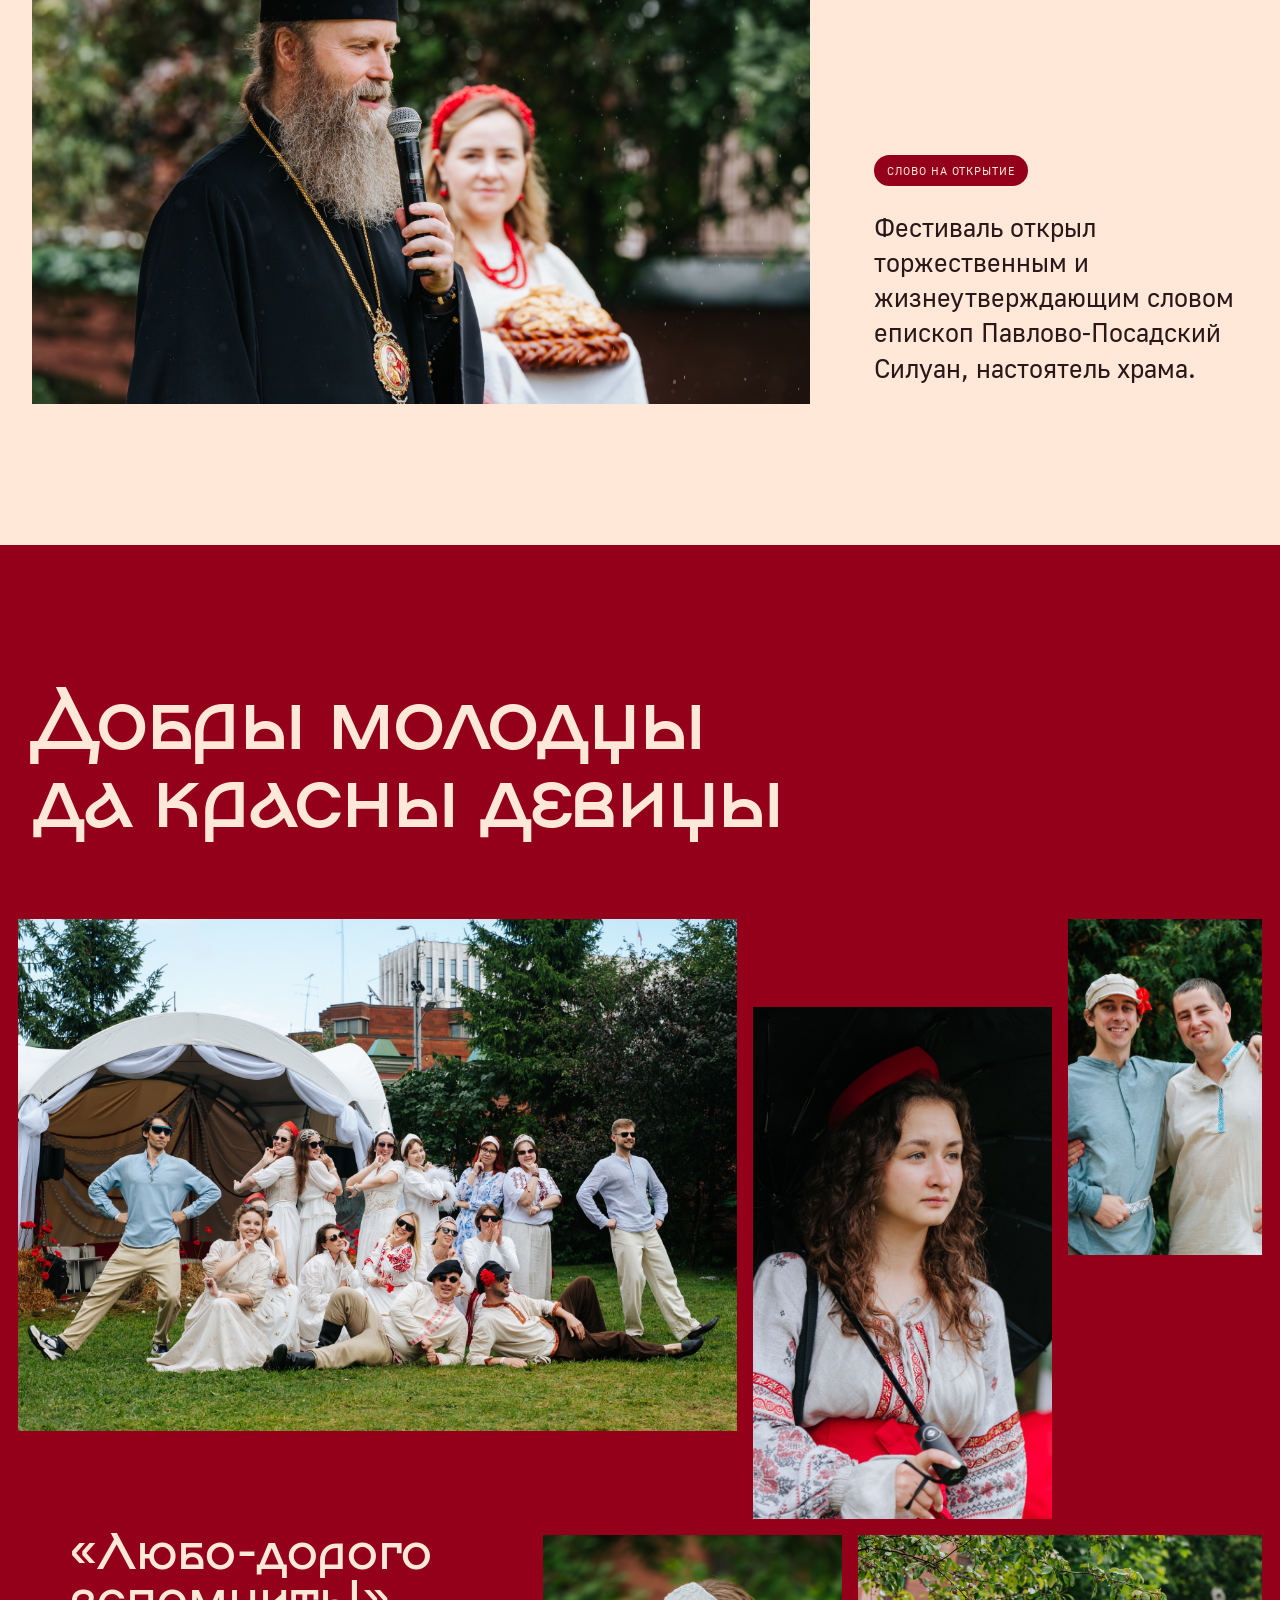
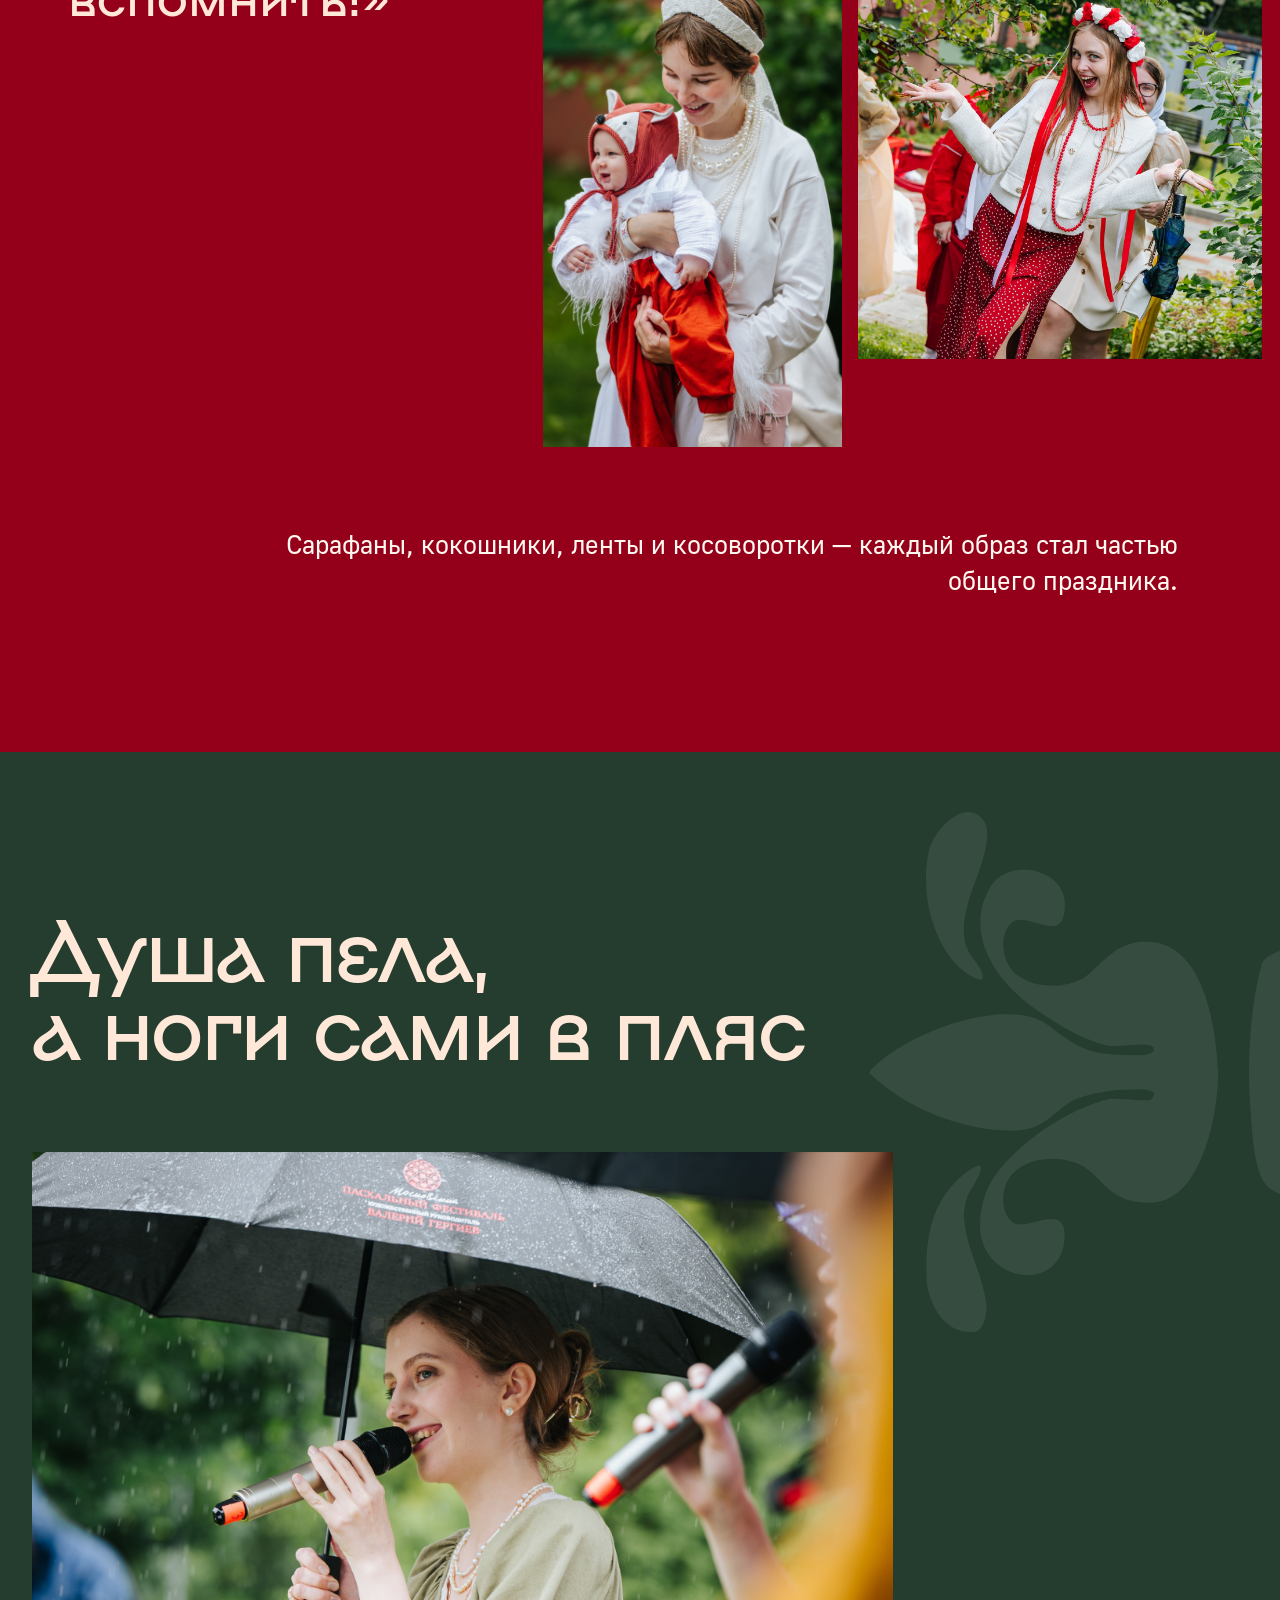
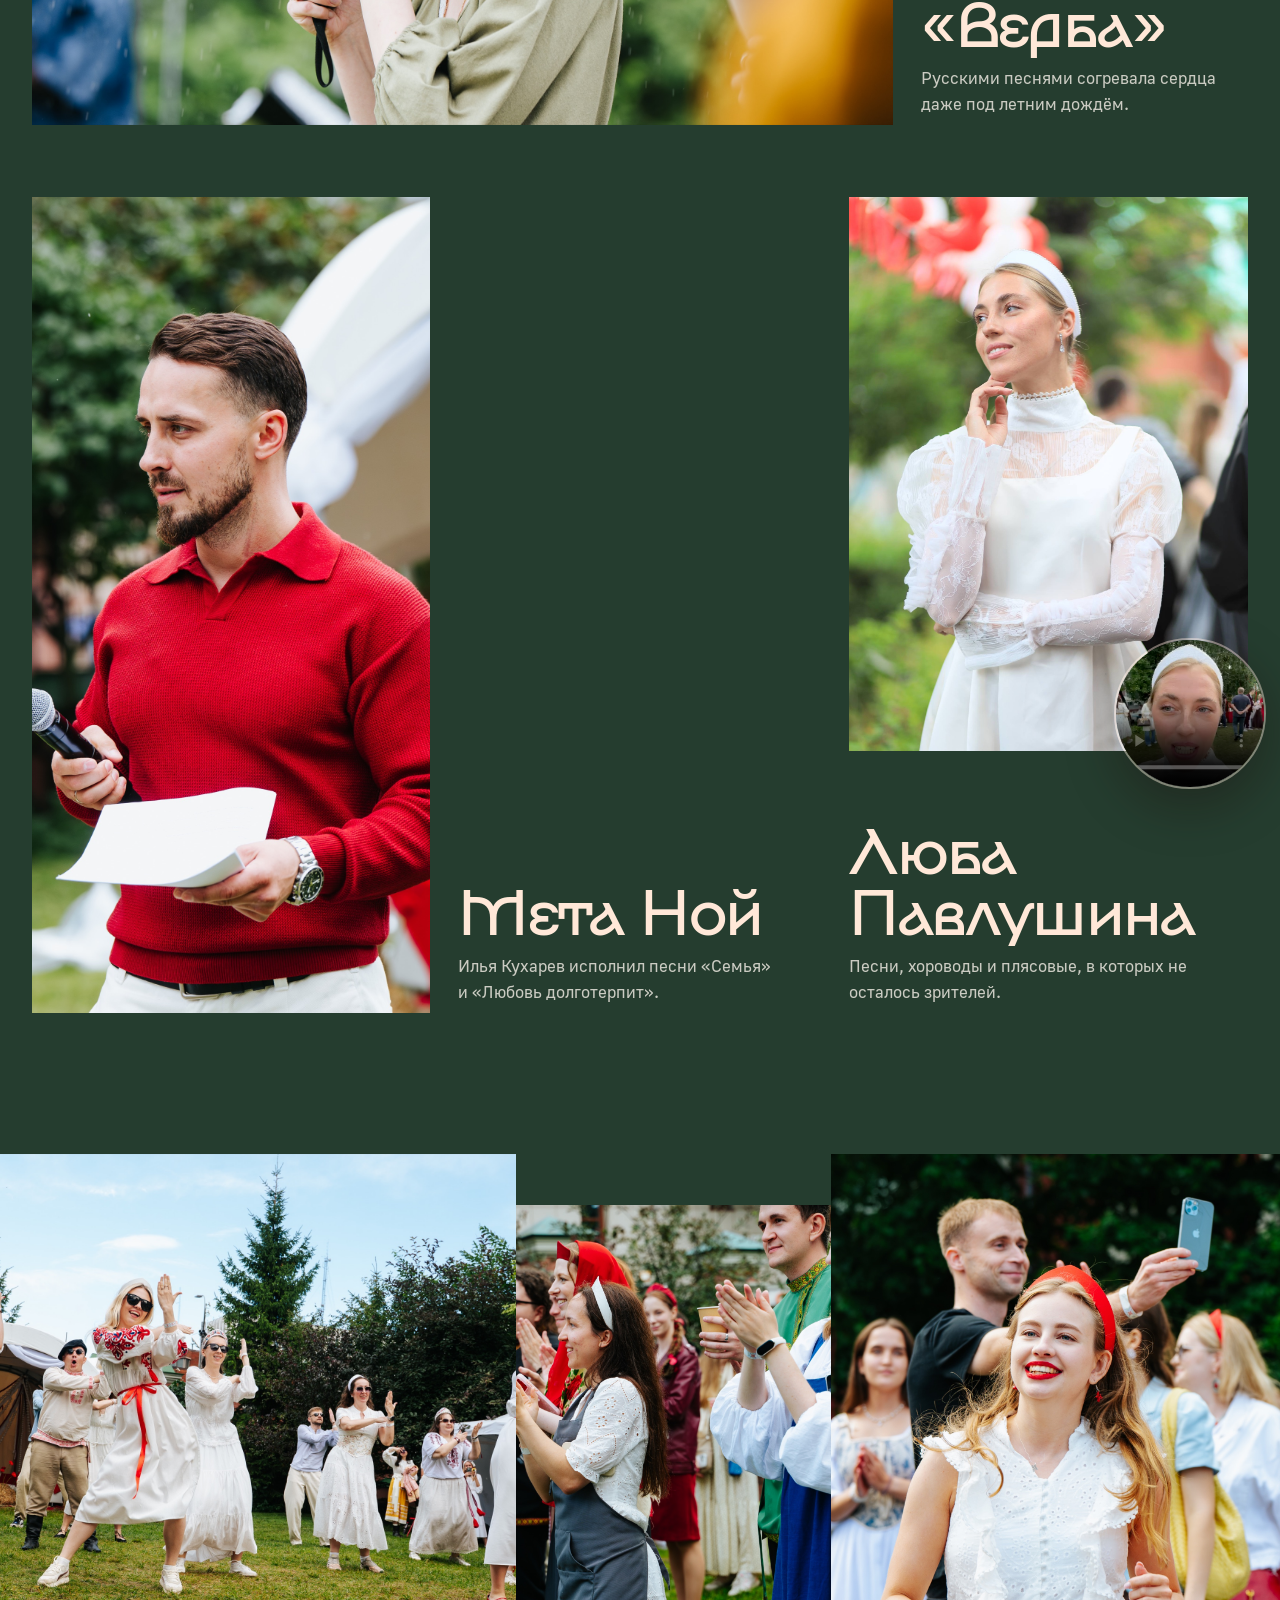
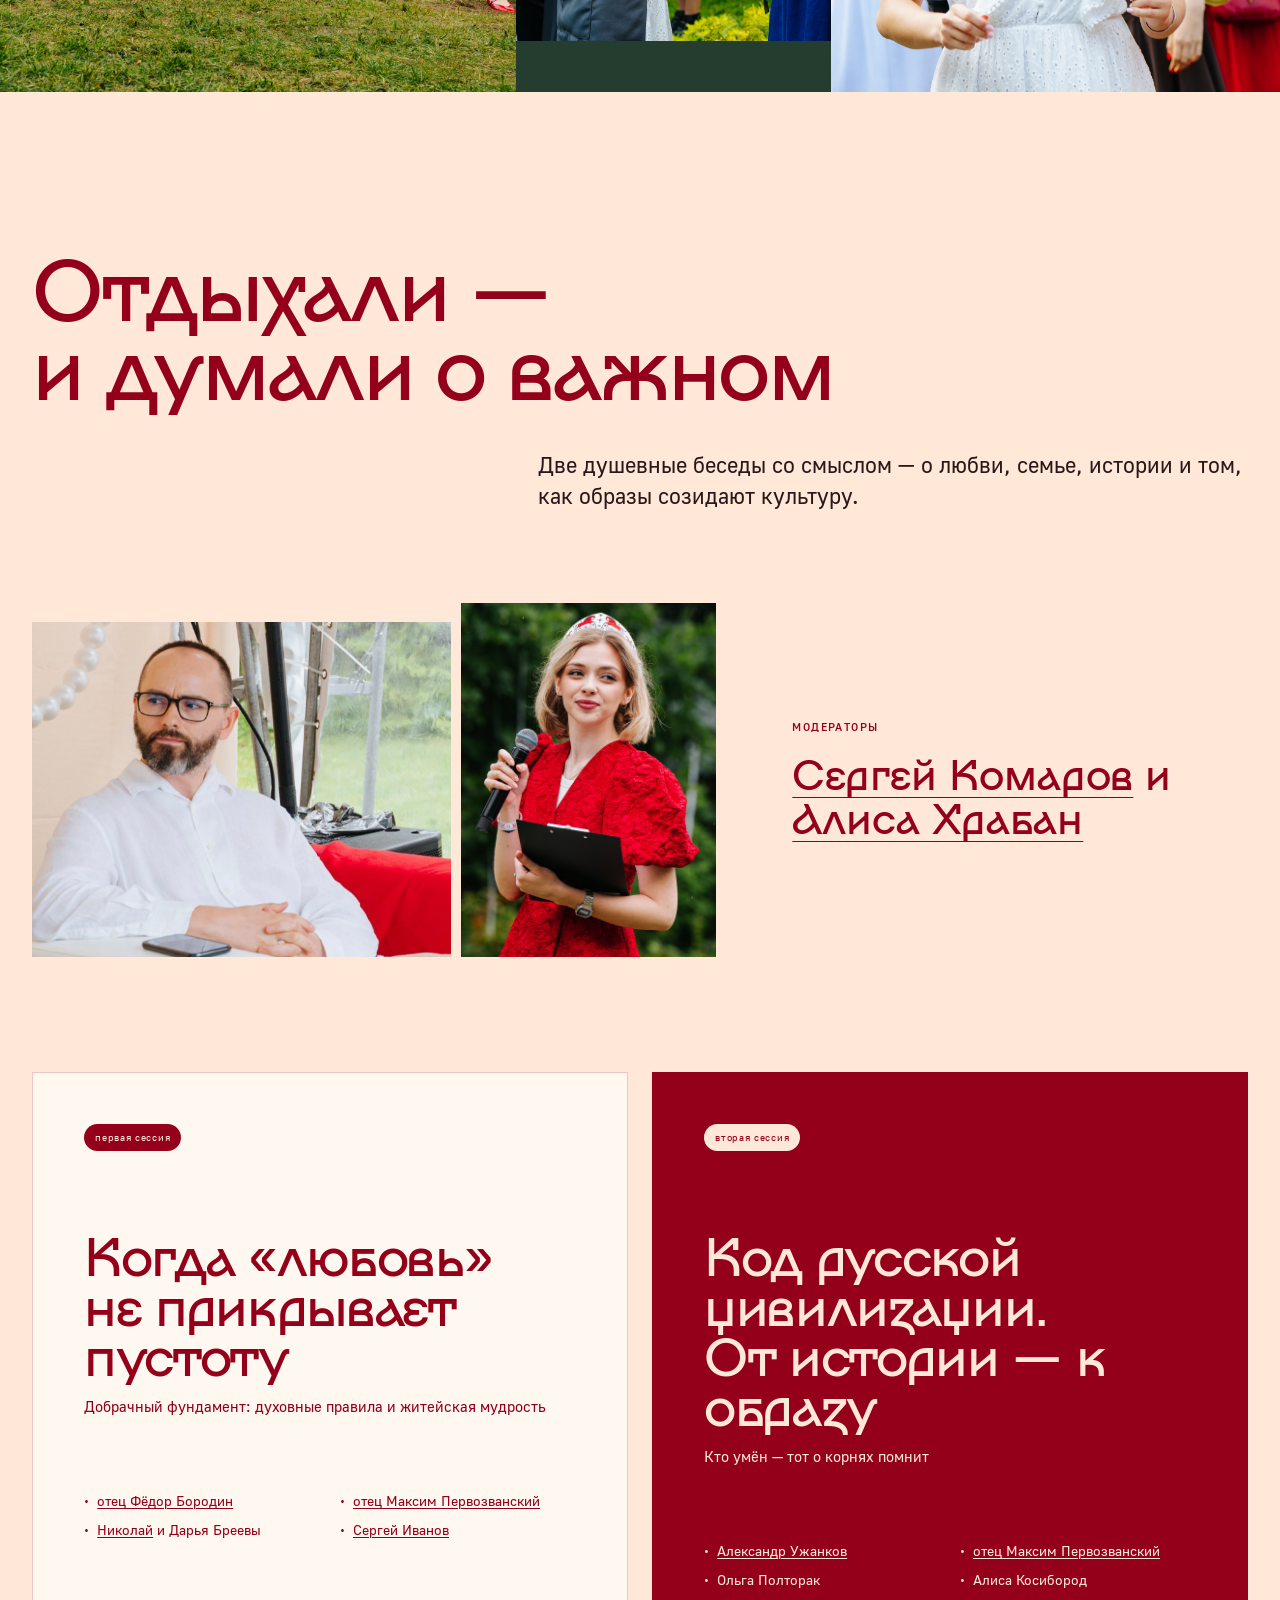
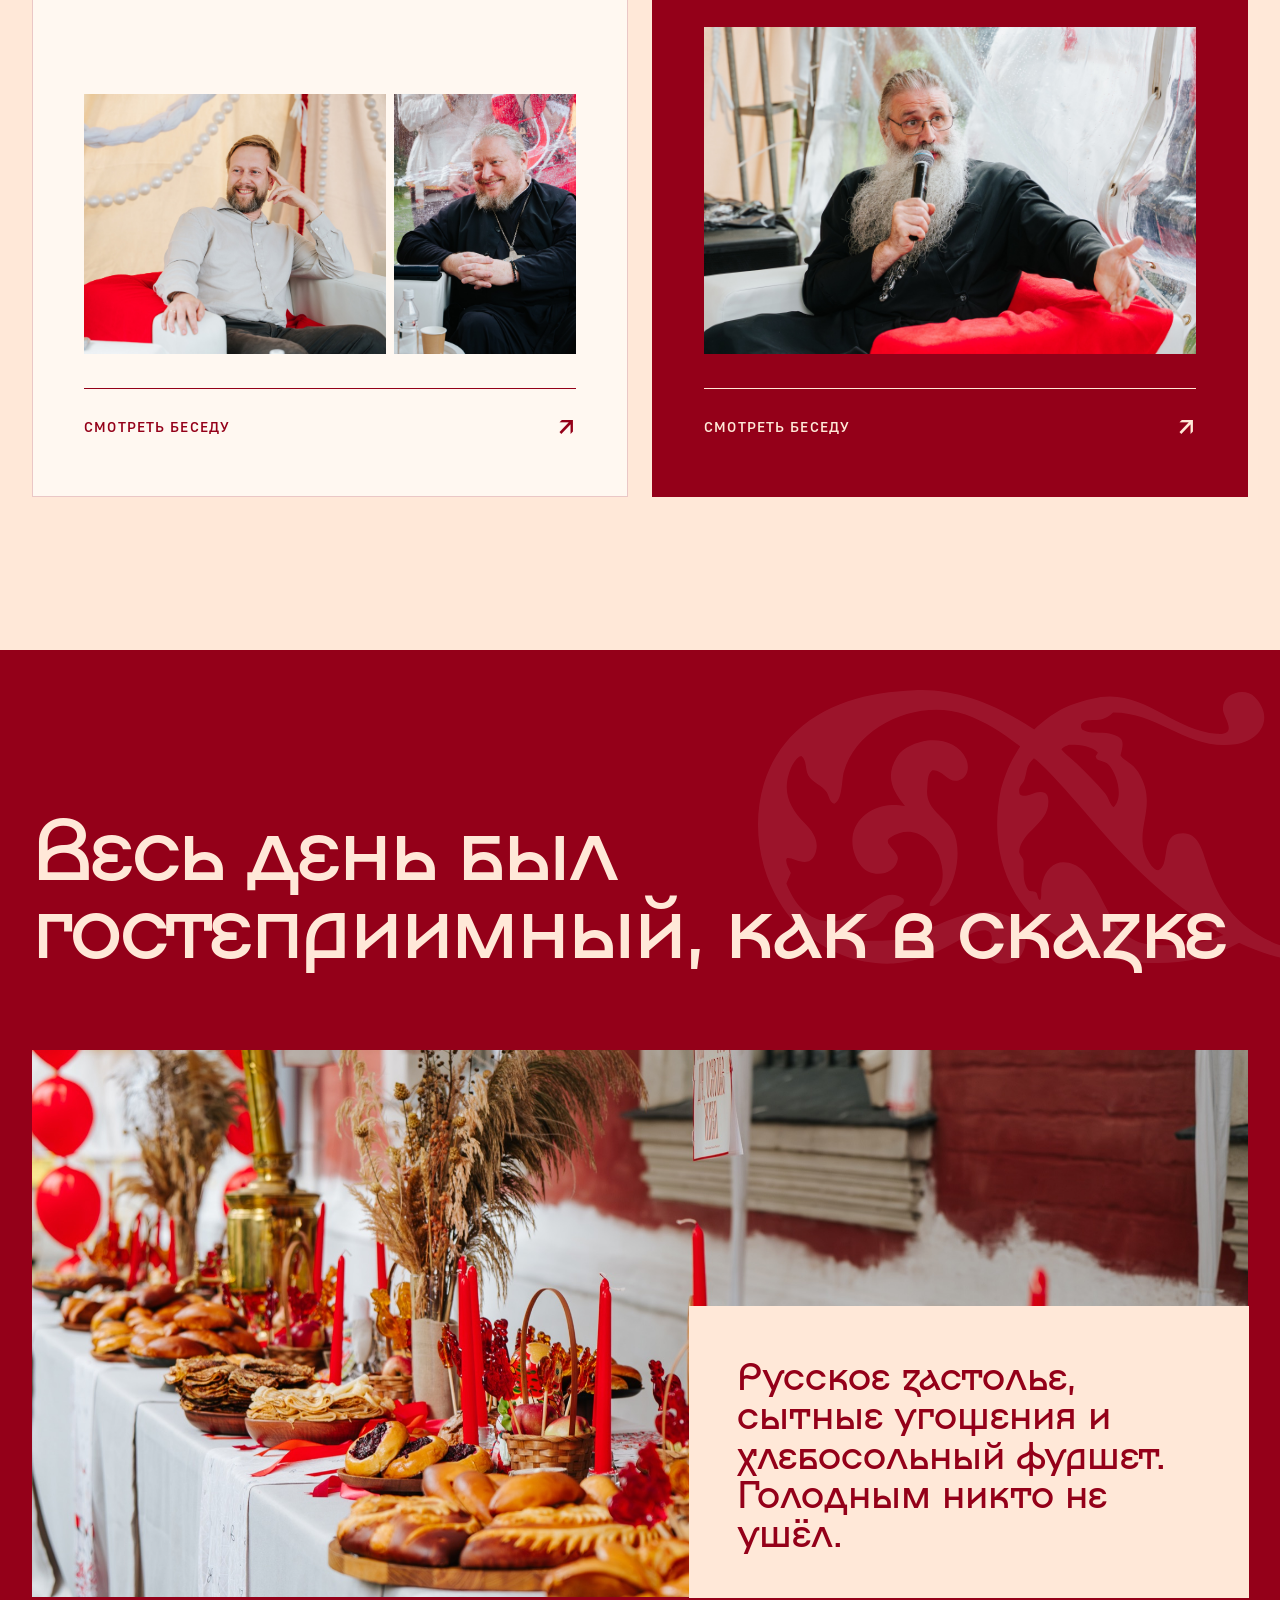
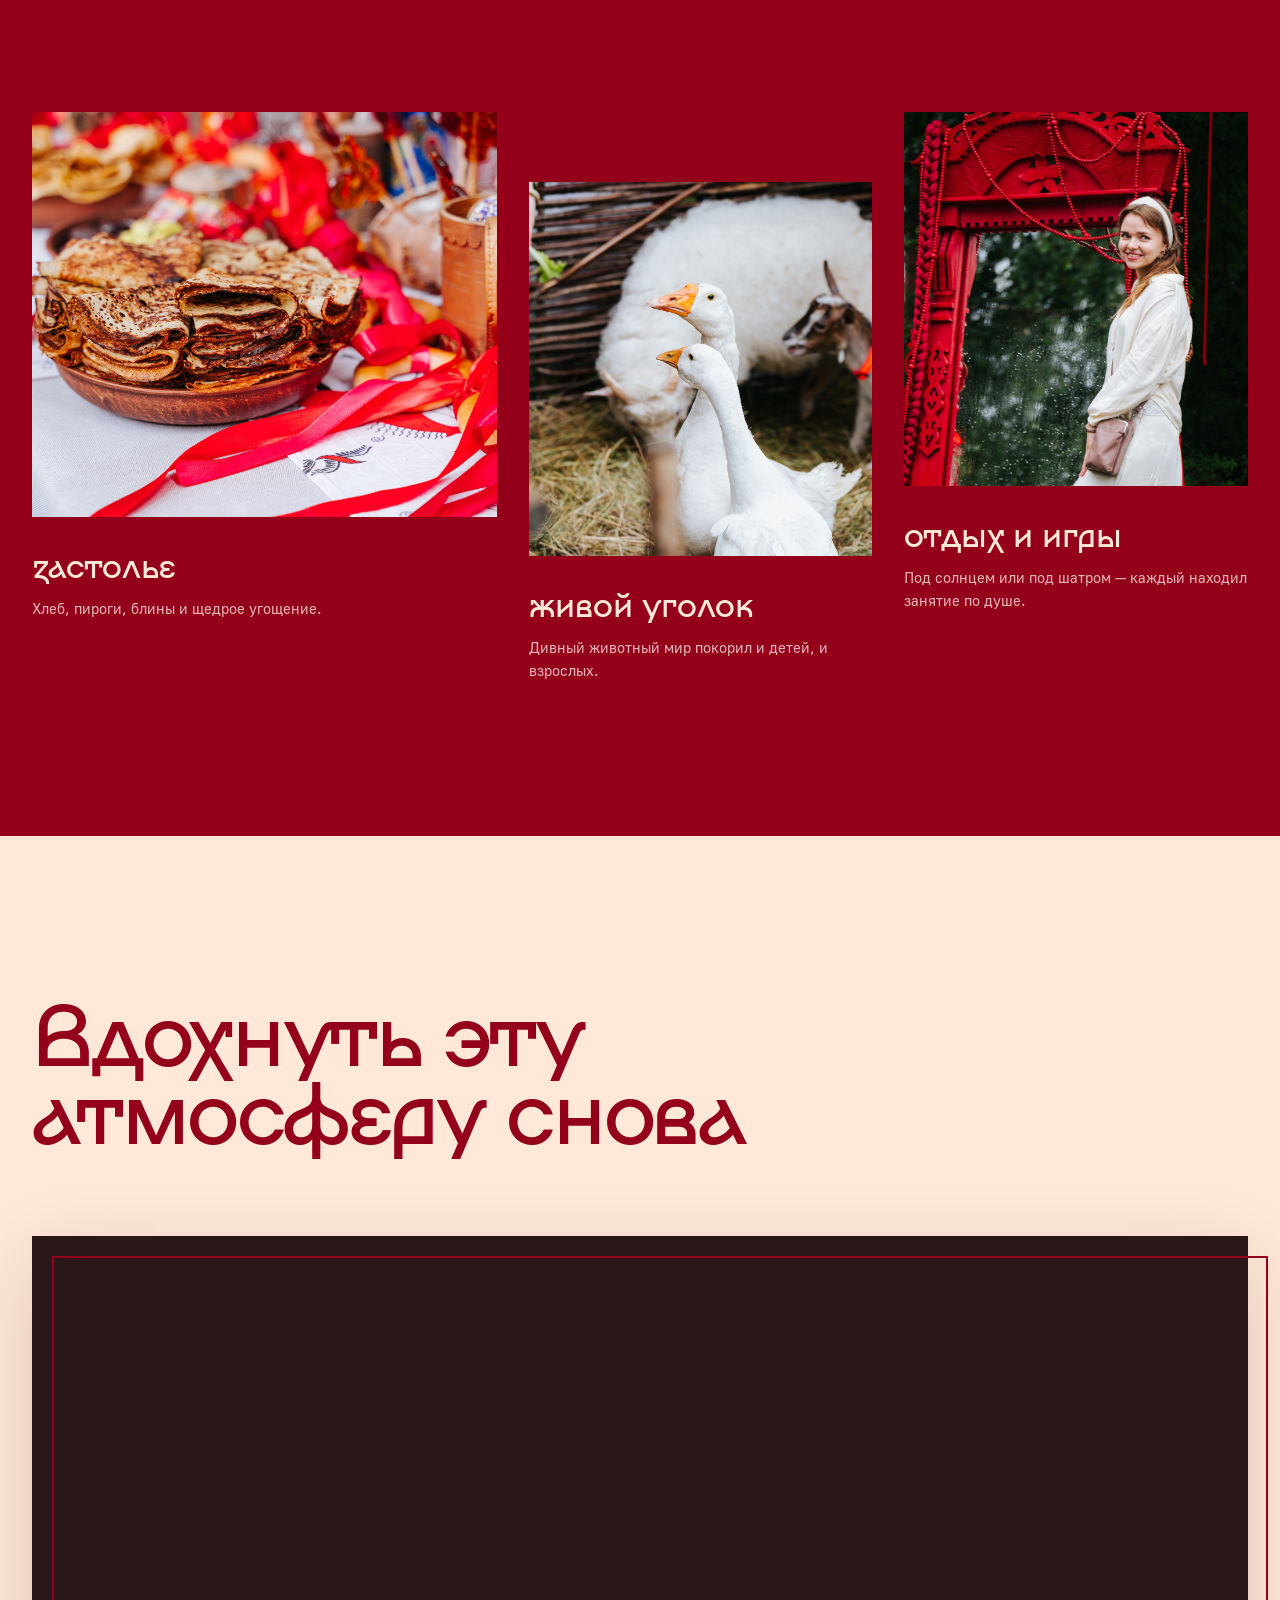
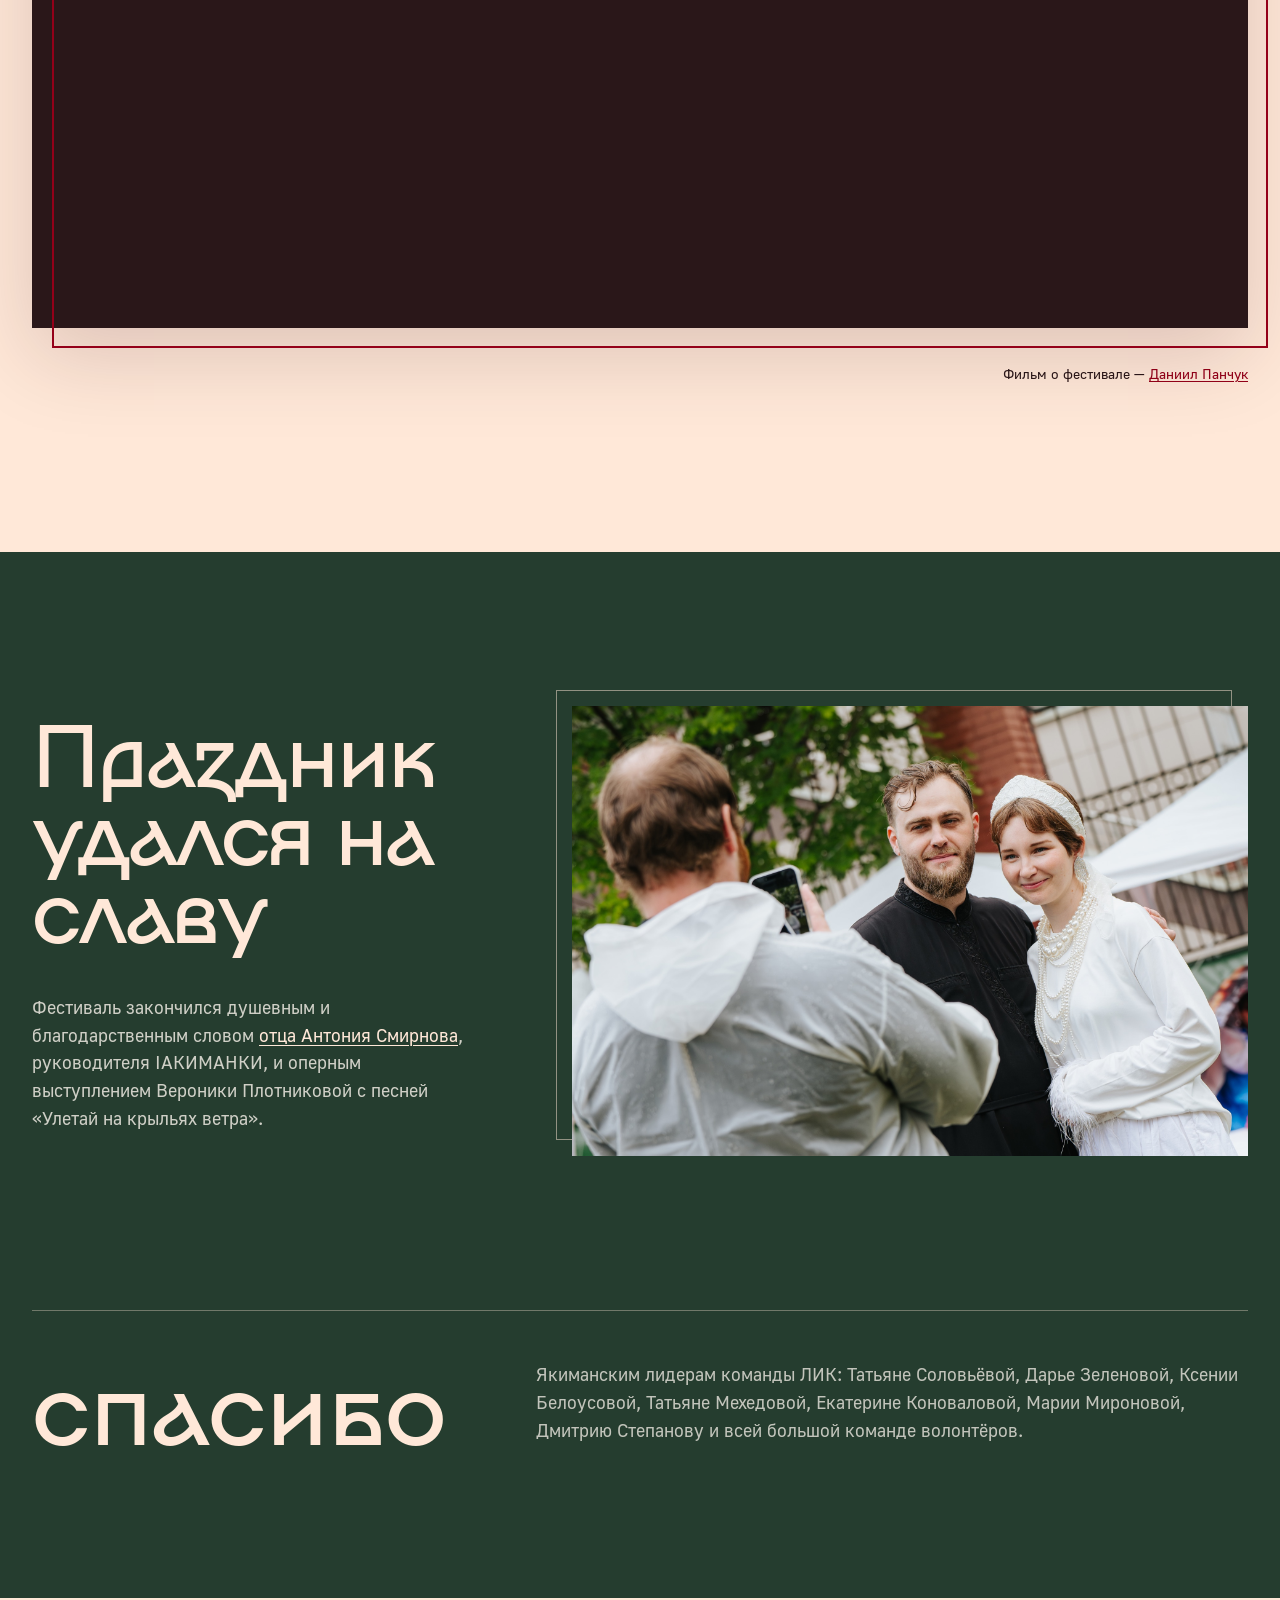
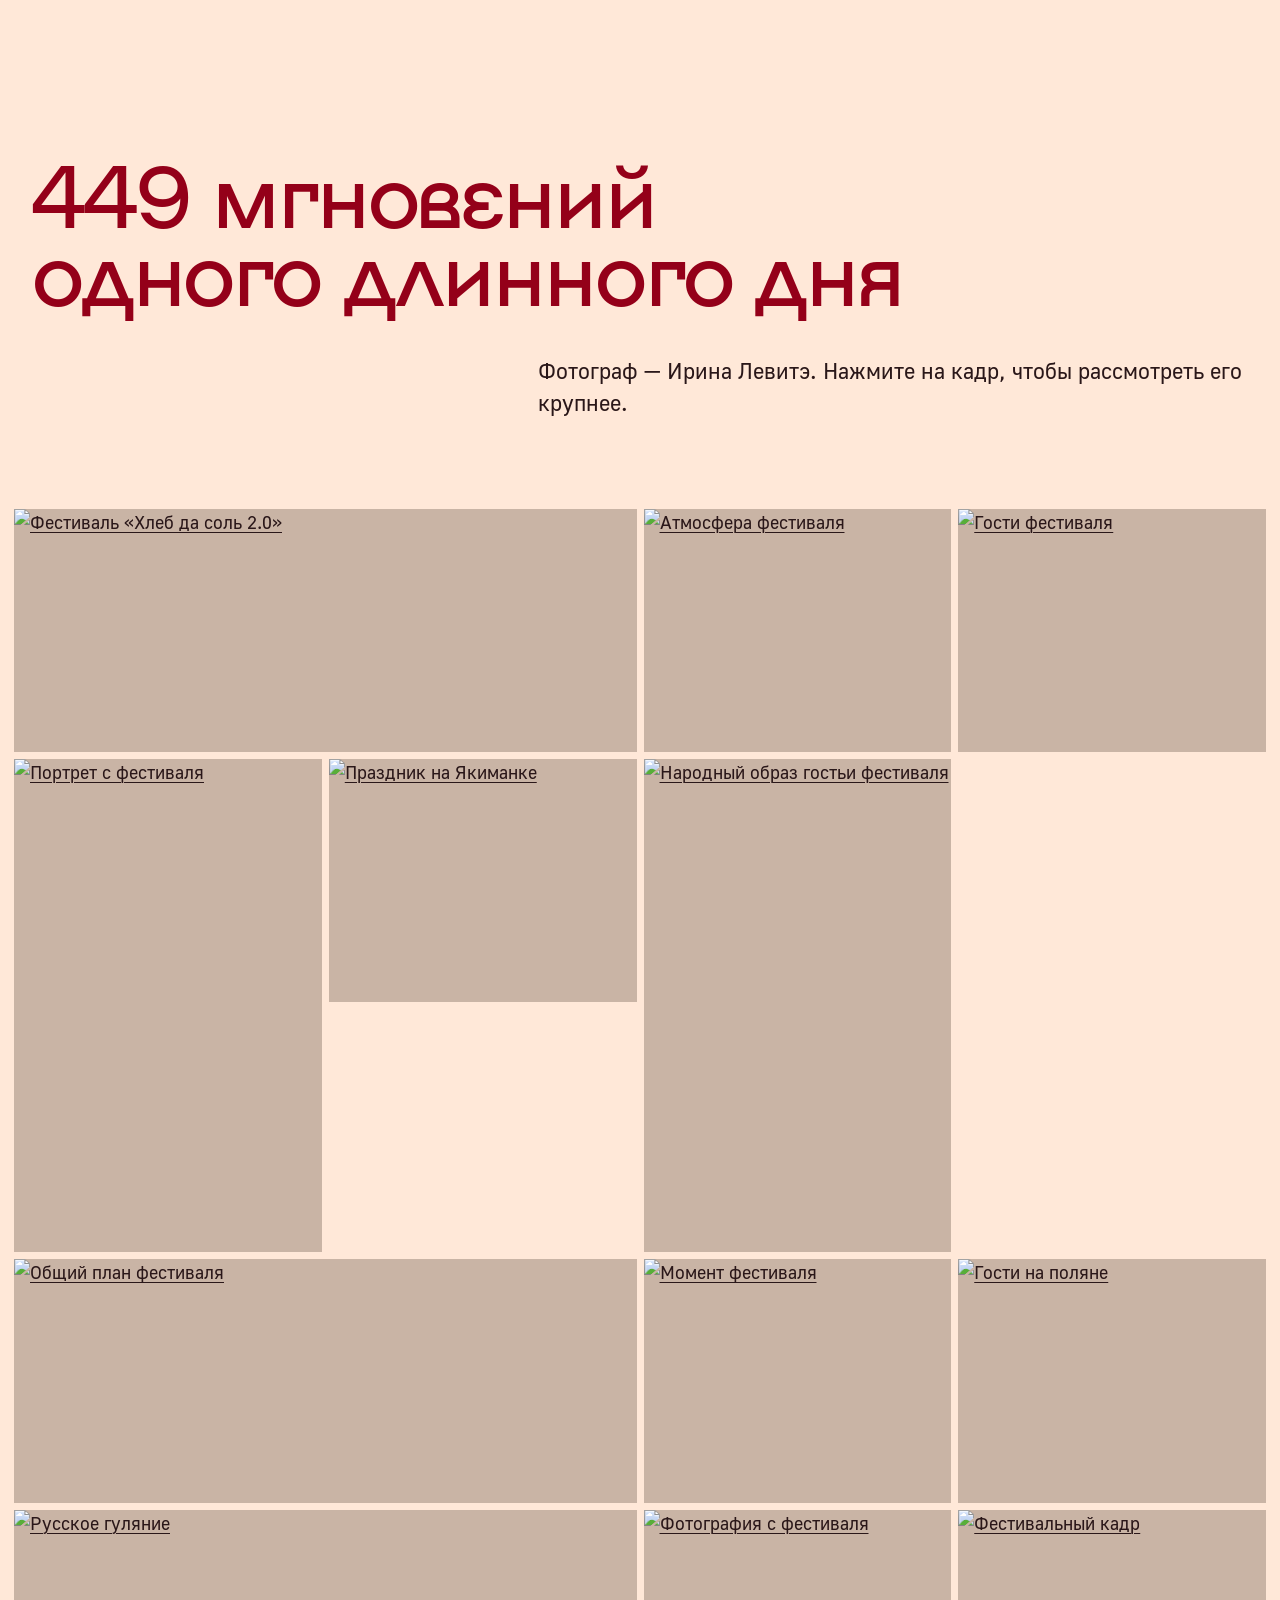
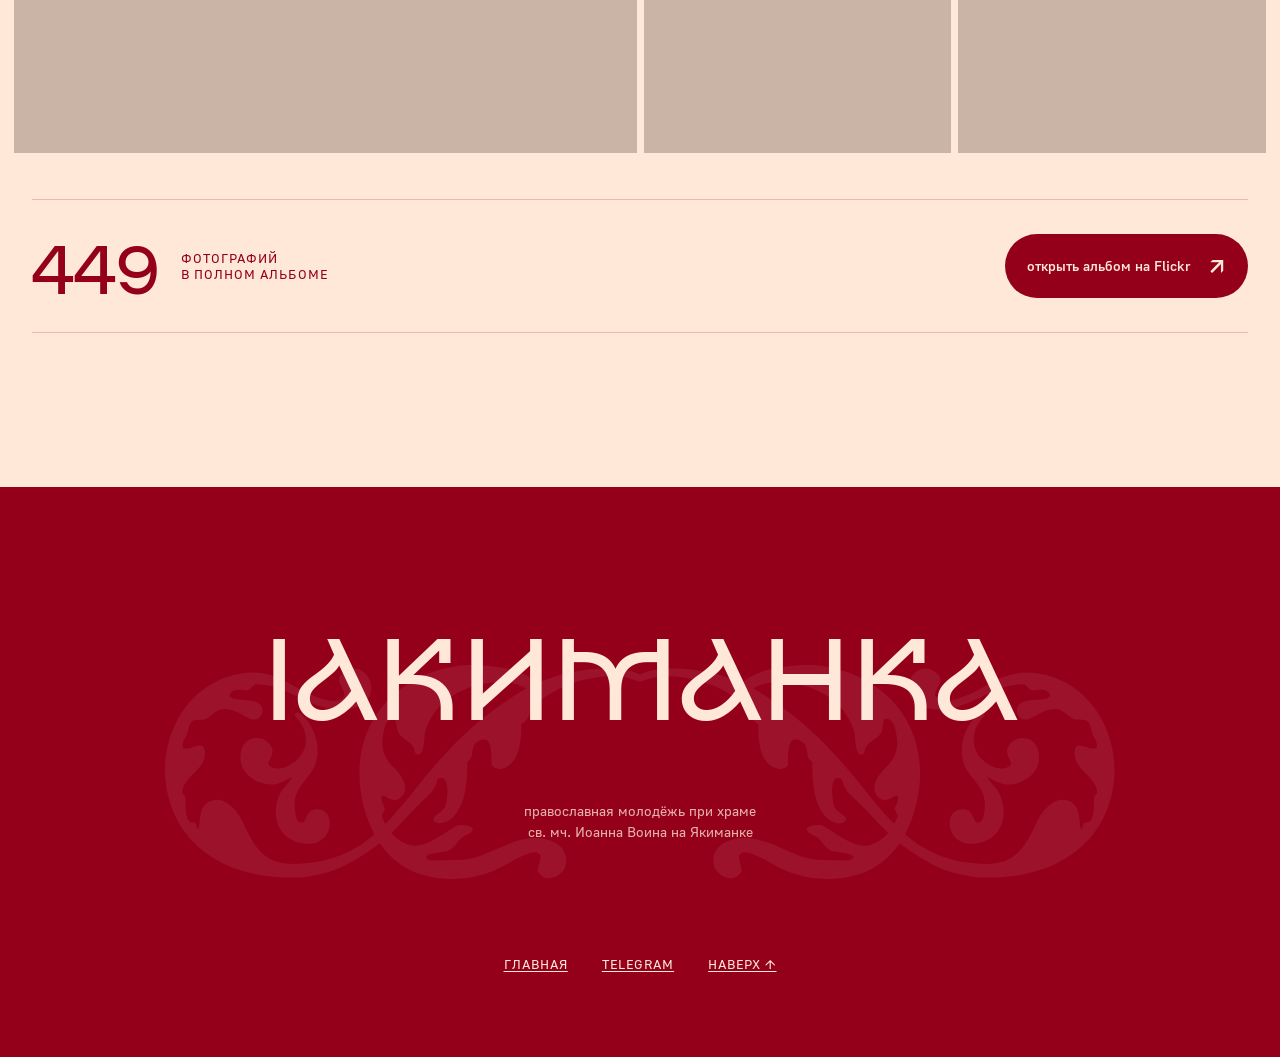
==== commit e1244de1: "Refresh festival stylesheet cache" ====
--- a/hlebdasol2-fest-kak-eto-bylo/index.html
+++ b/hlebdasol2-fest-kak-eto-bylo/index.html
@@ -11,7 +11,7 @@
   <meta property="og:image" content="https://mkiakimanka.ru/assets/img/hlebdasol2/hero.jpg">
   <meta name="theme-color" content="#940019">
   <link rel="icon" href="../assets/img/favicon.svg" type="image/svg+xml">
-  <link rel="stylesheet" href="../assets/css/hlebdasol2.css?v=12">
+  <link rel="stylesheet" href="../assets/css/hlebdasol2.css?v=13">
 </head>
 <body>
   <div class="progress" aria-hidden="true"><span></span></div>
--- a/assets/css/hlebdasol2.css
+++ b/assets/css/hlebdasol2.css
@@ -680,7 +680,7 @@
 
 .moderators__photos img:first-child {
   aspect-ratio: 1.25;
-  object-position: center 38%;
+  object-position: center 16%;
 }
 
 .moderators__photos img:last-child {
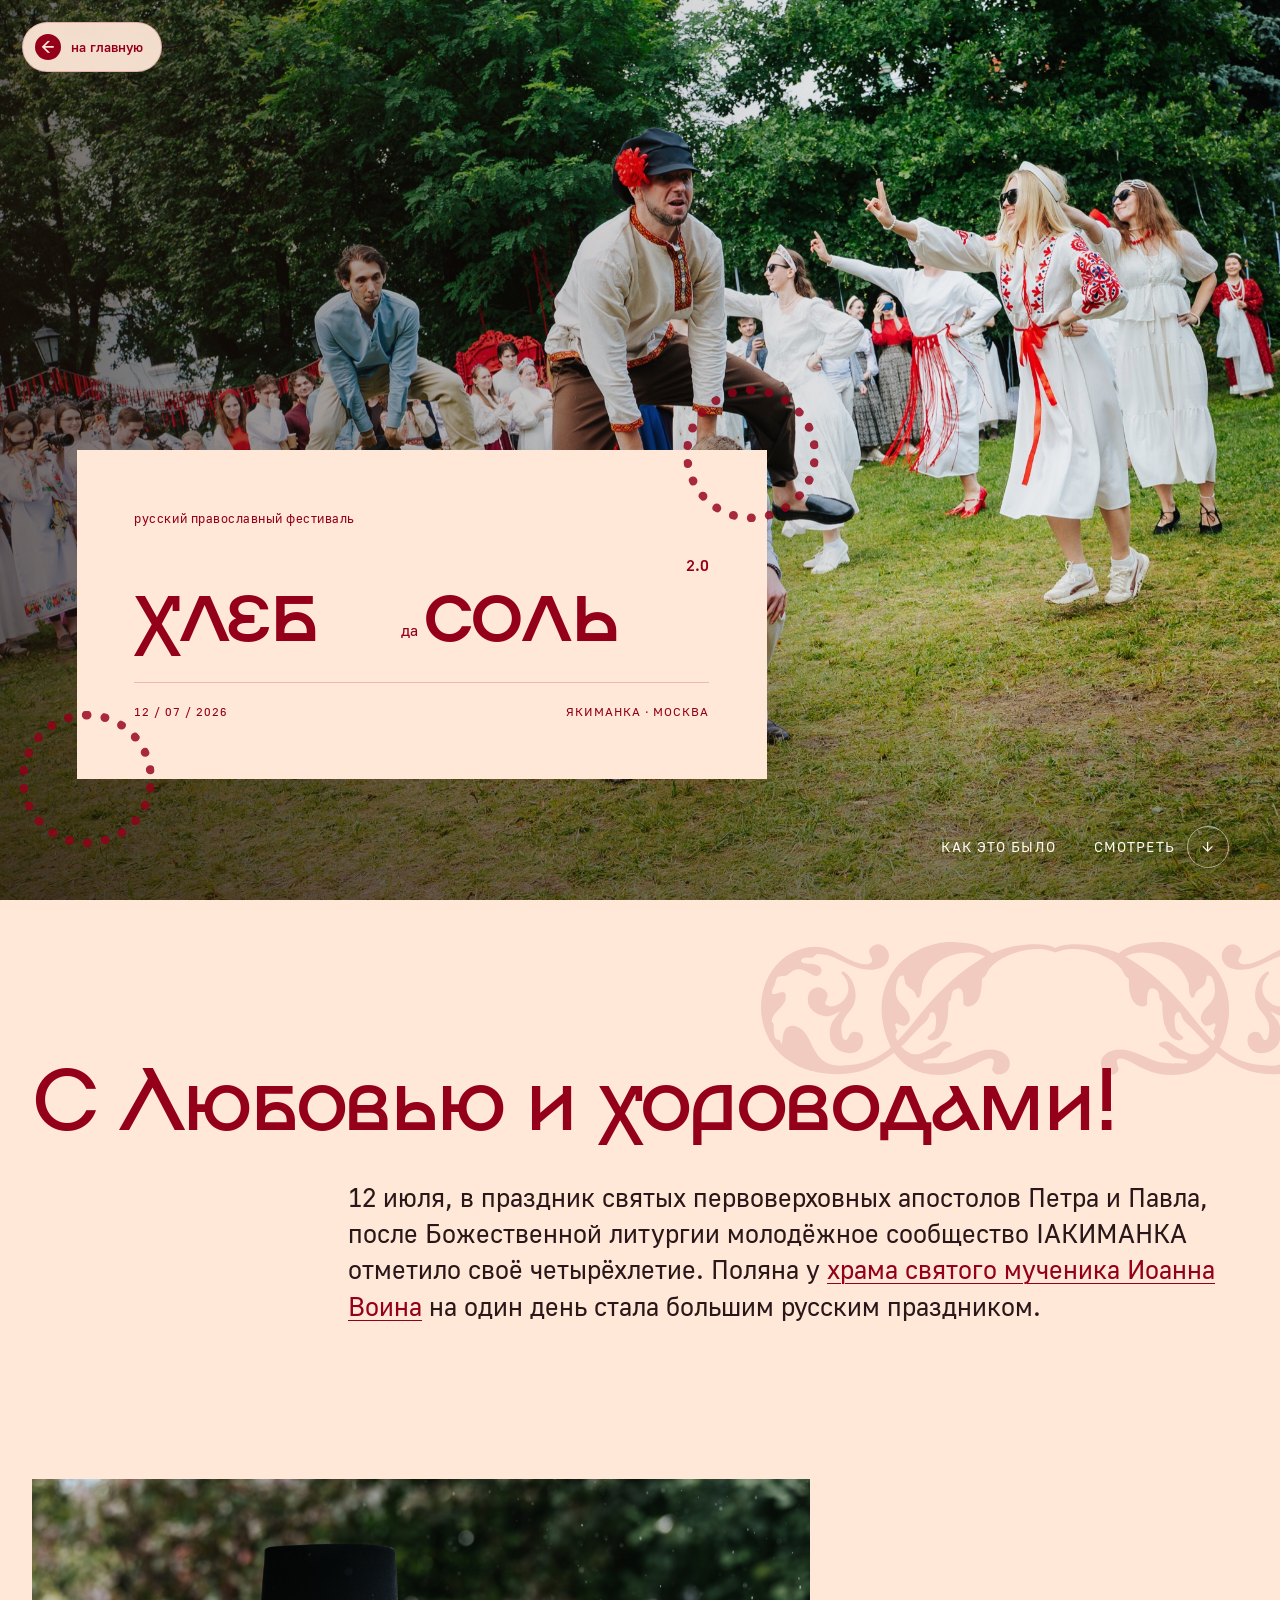
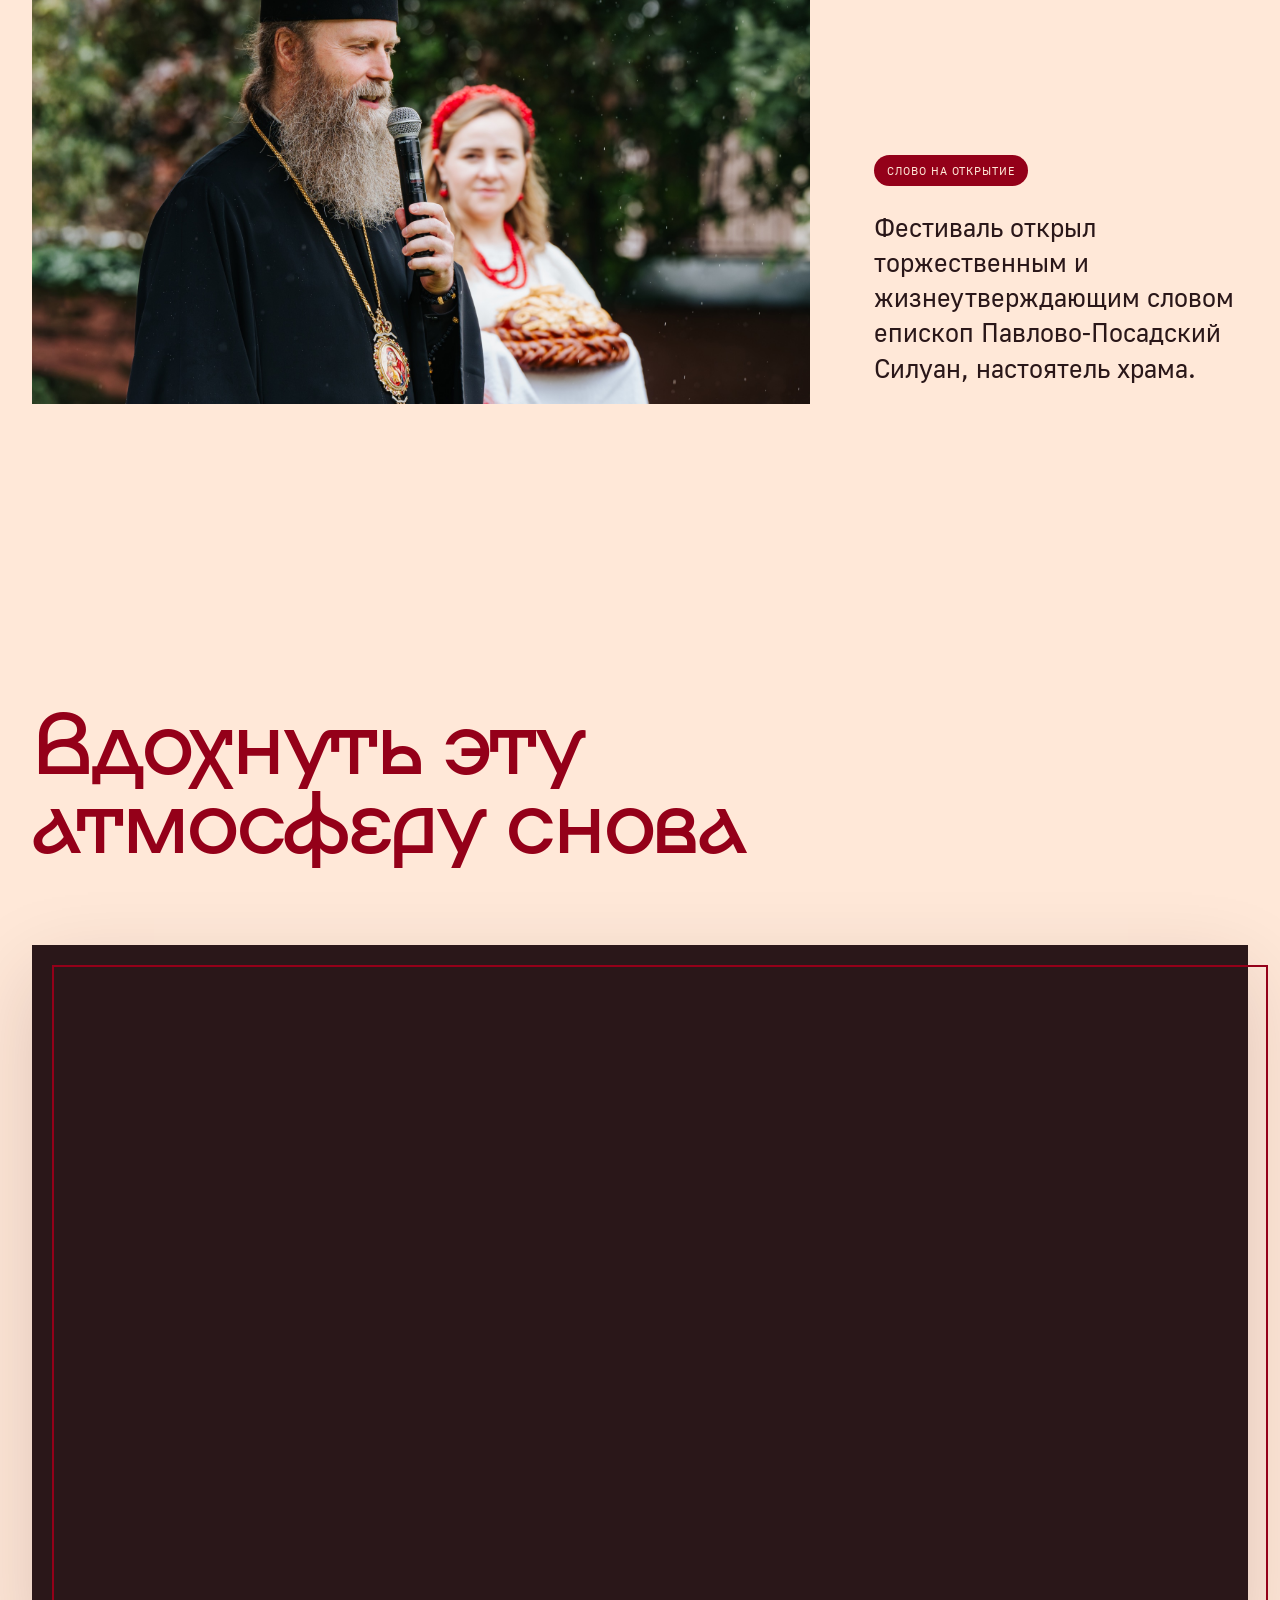
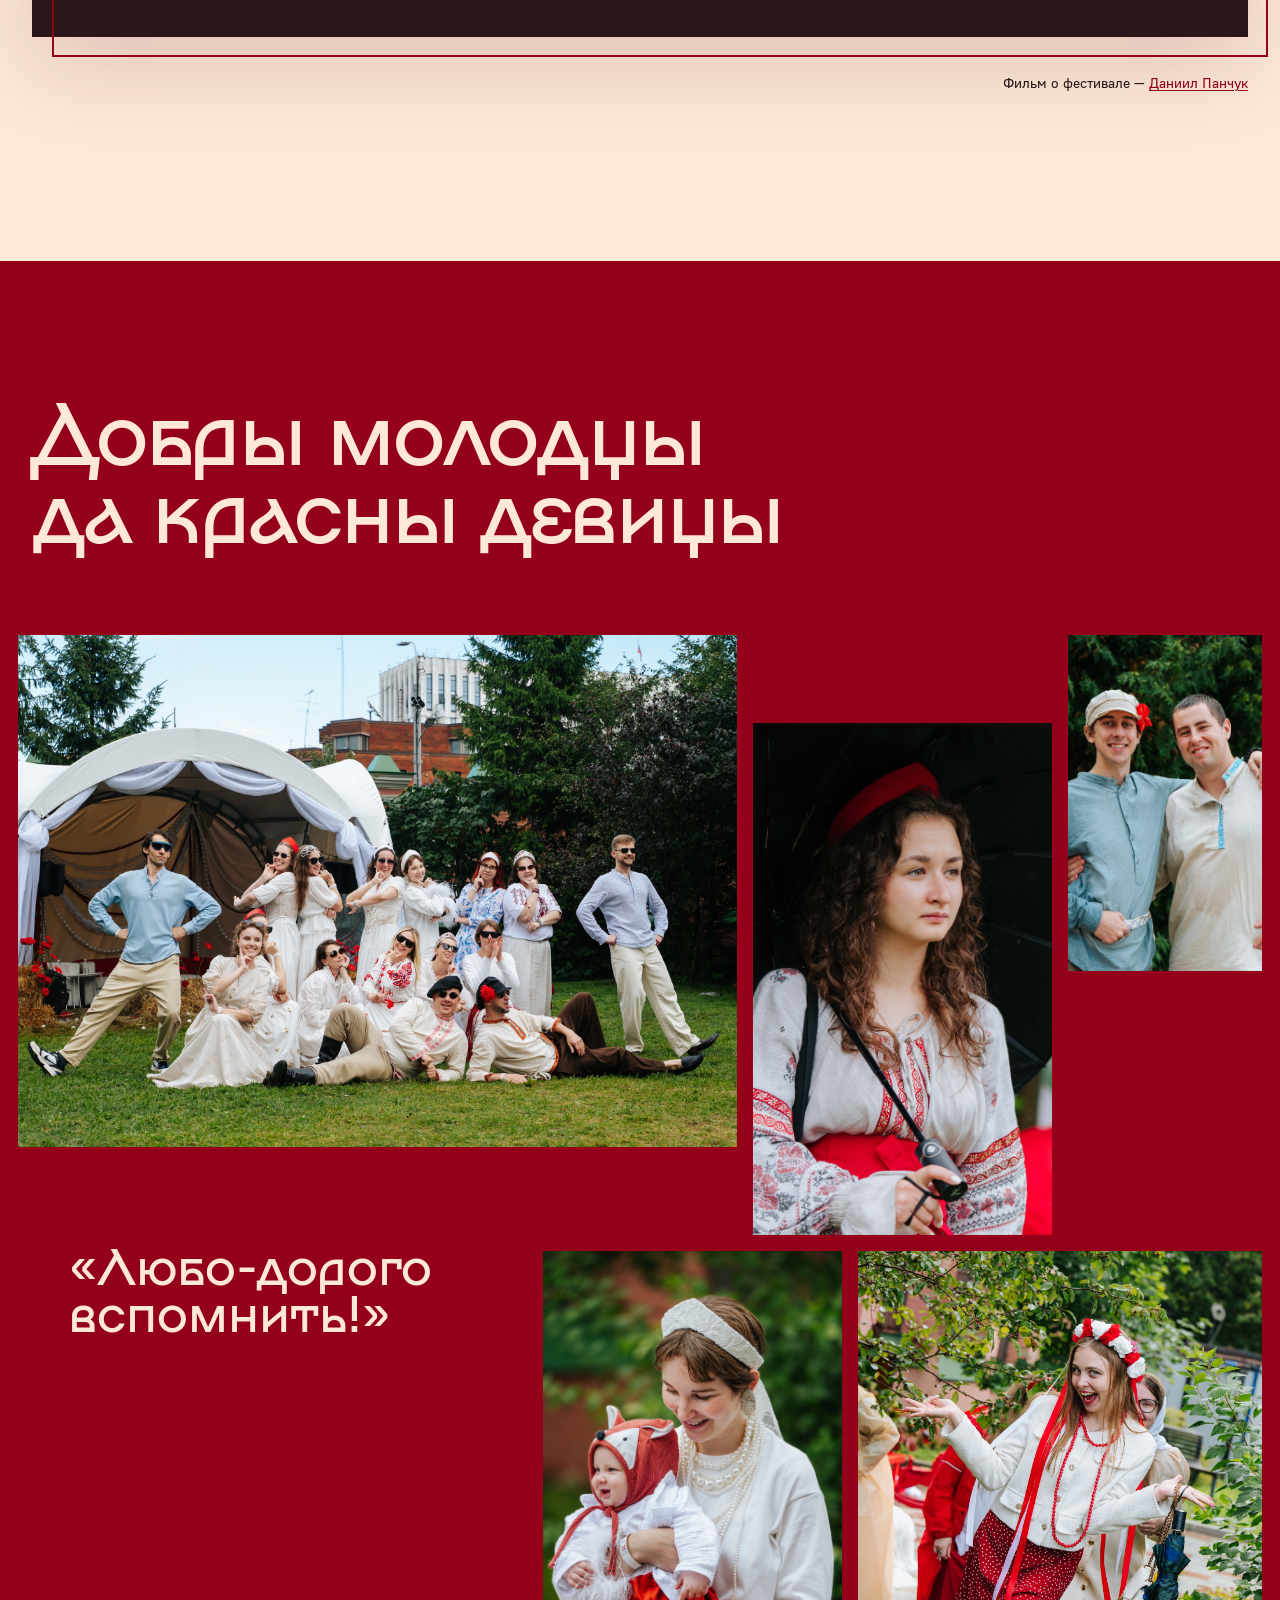
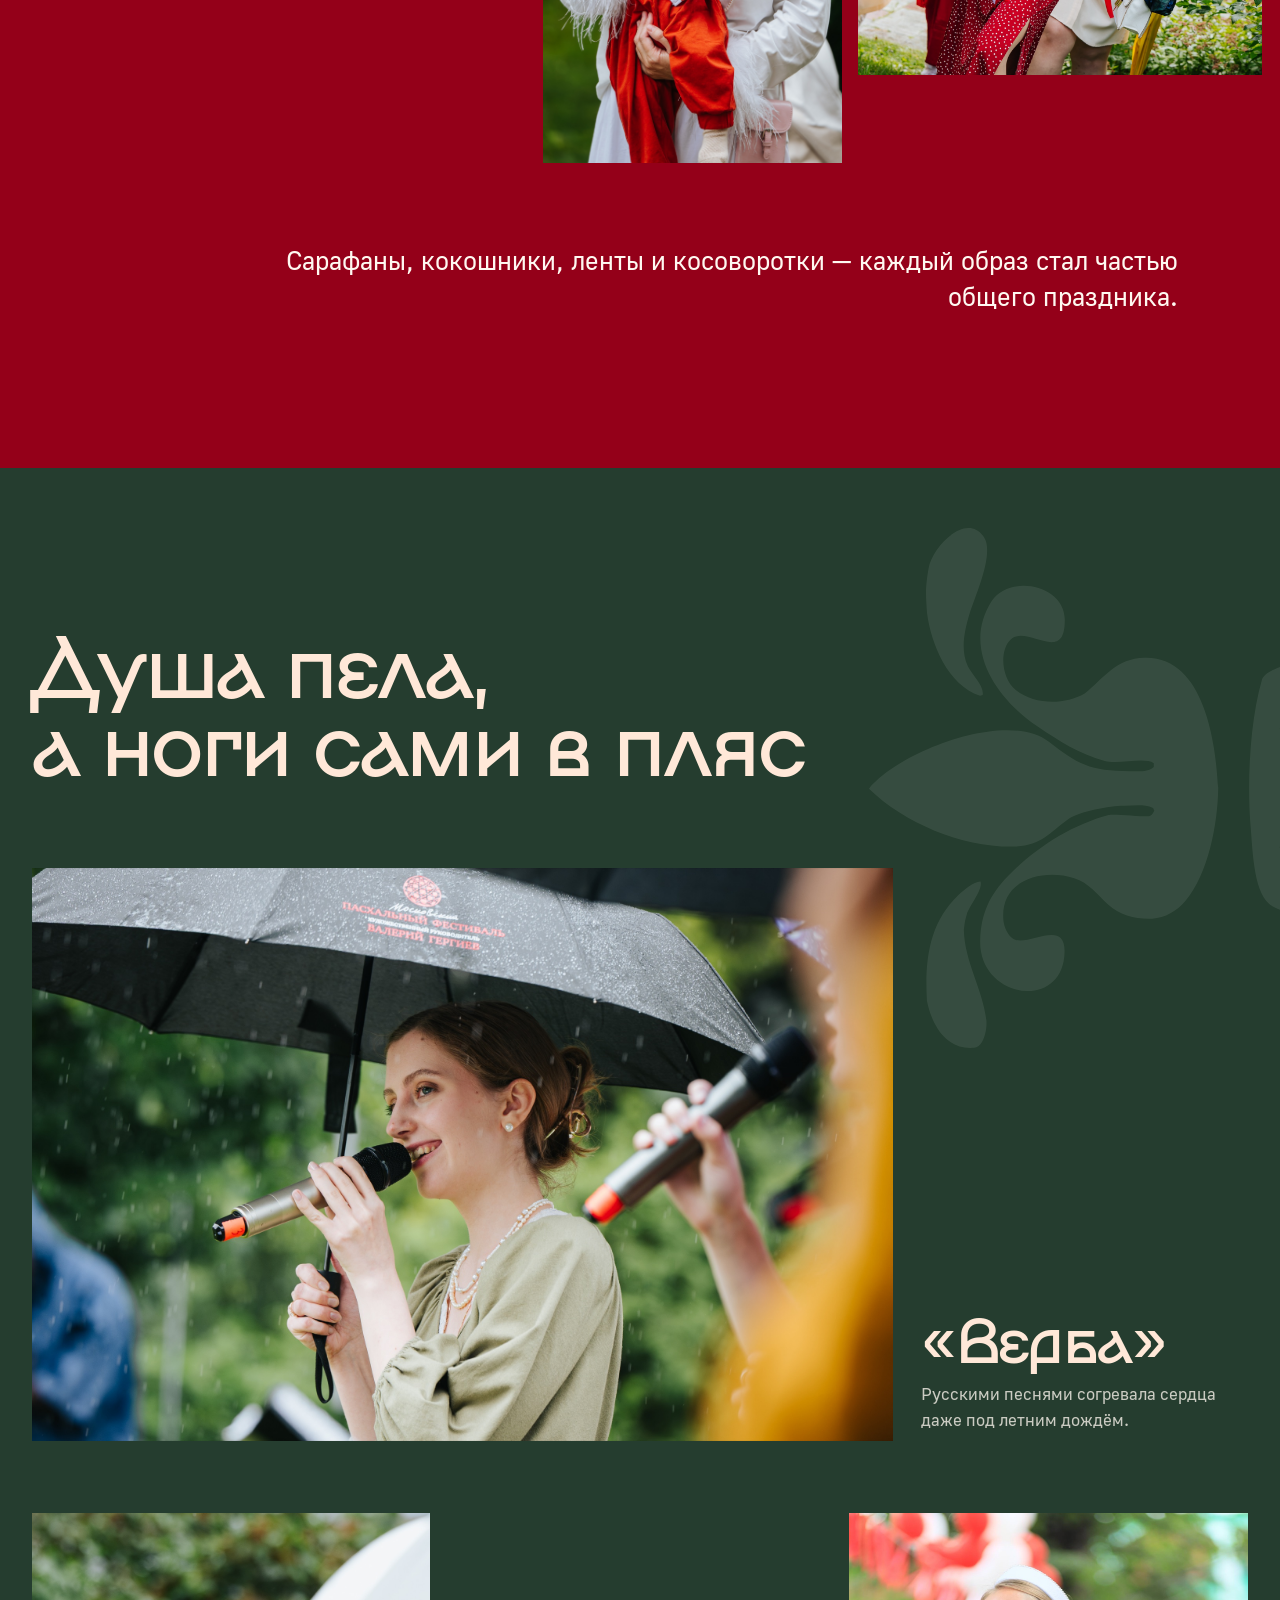
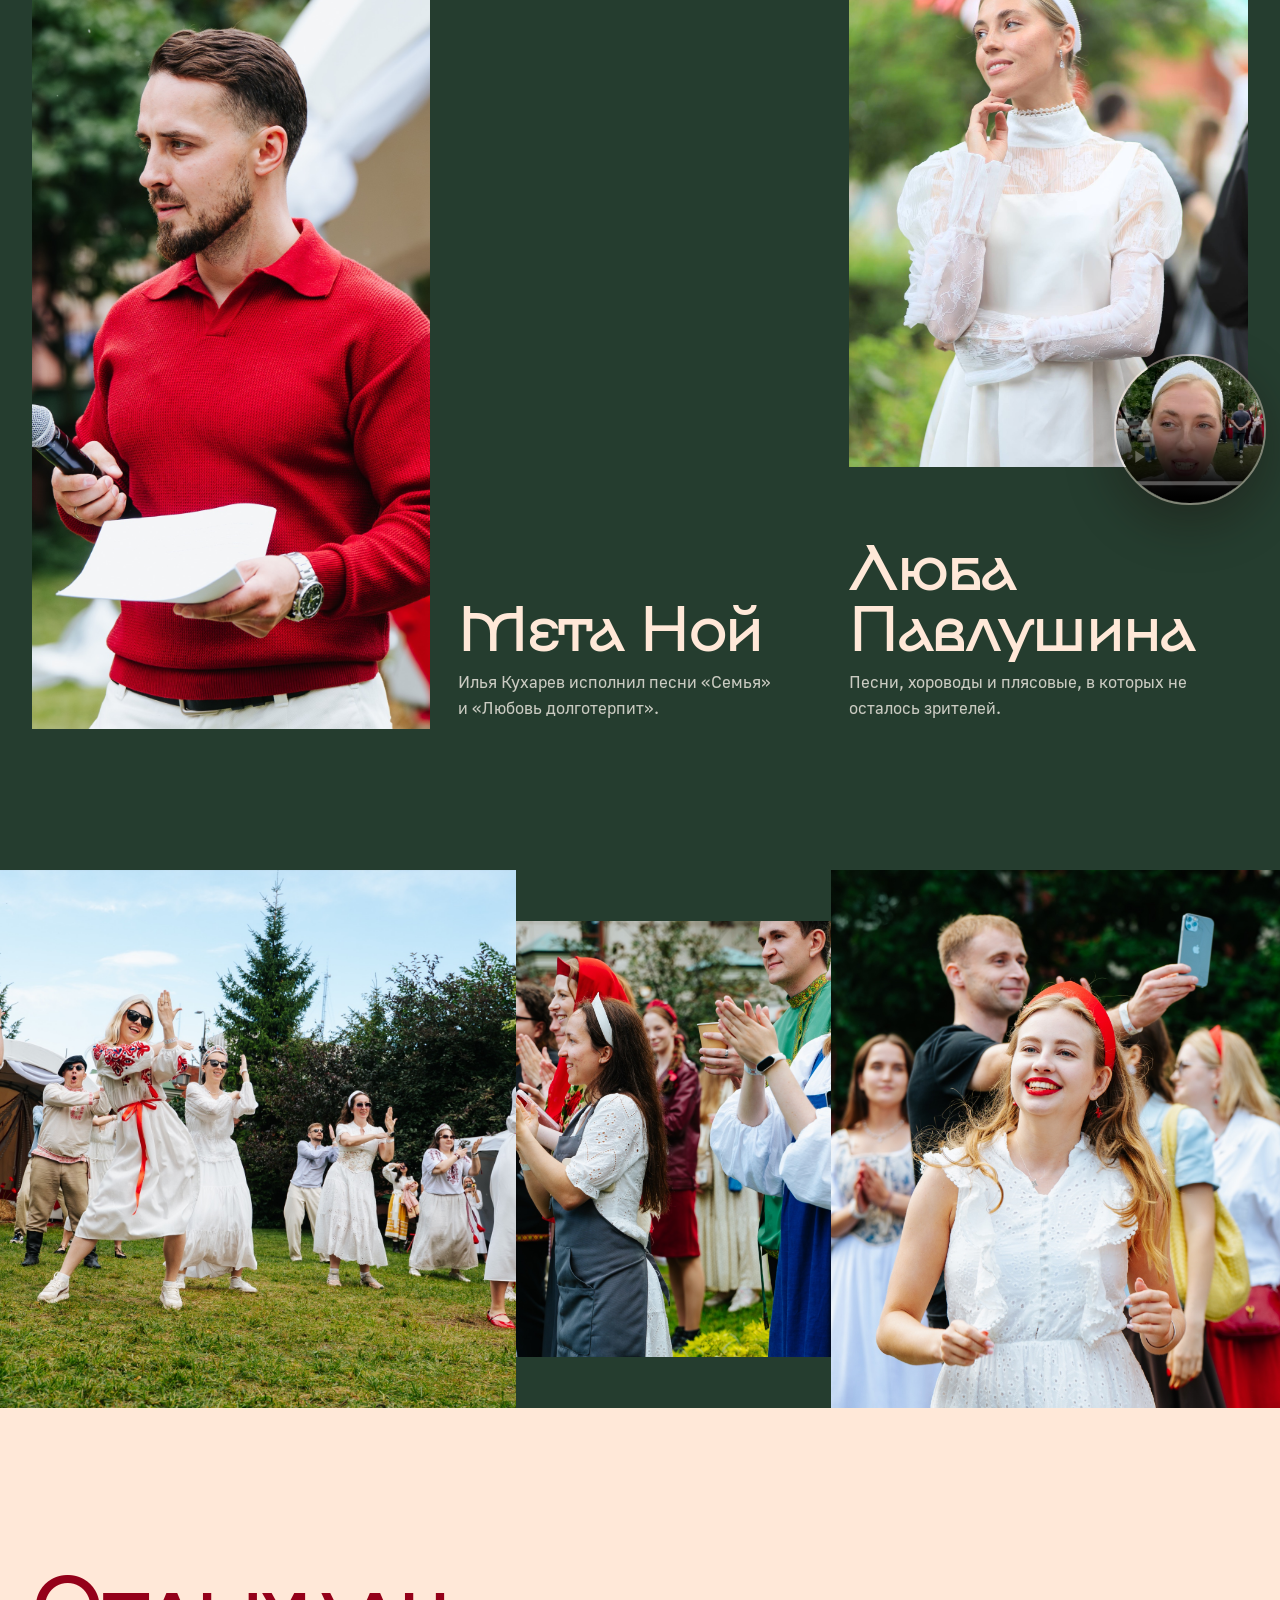
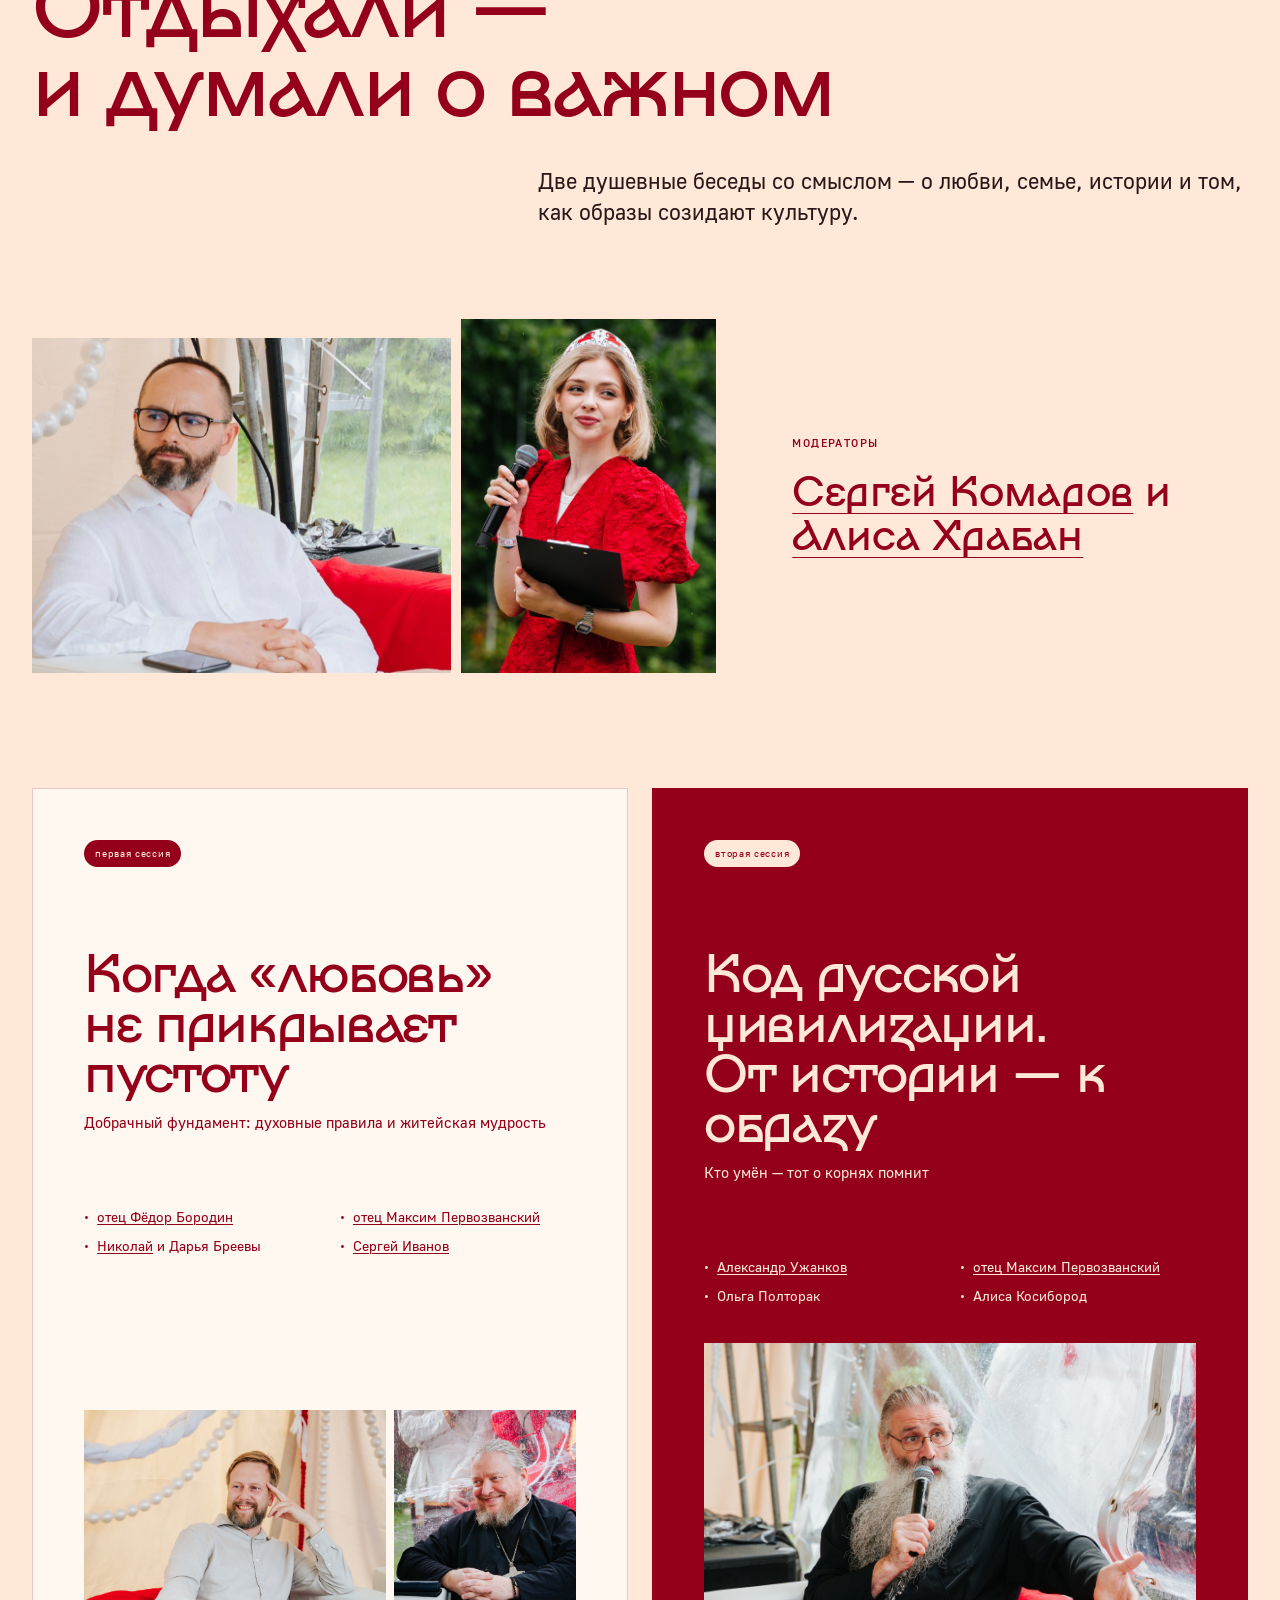
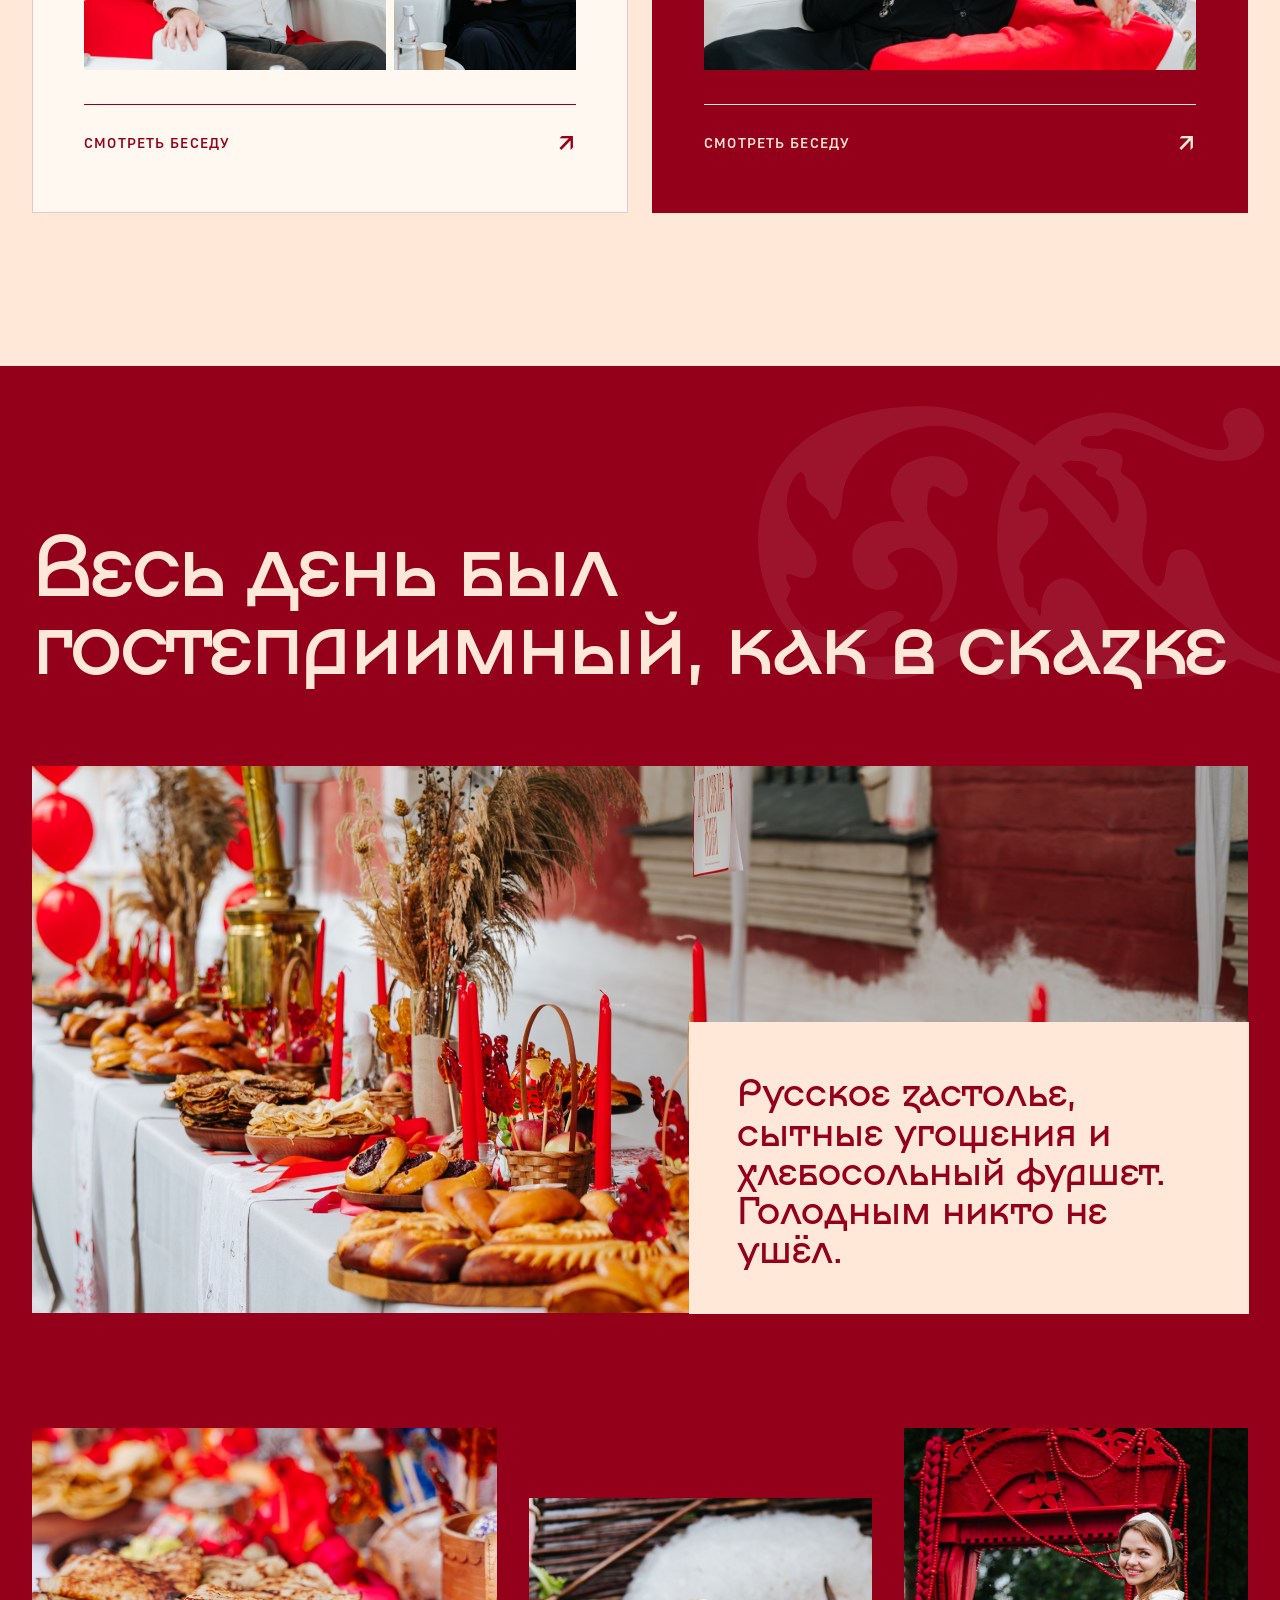
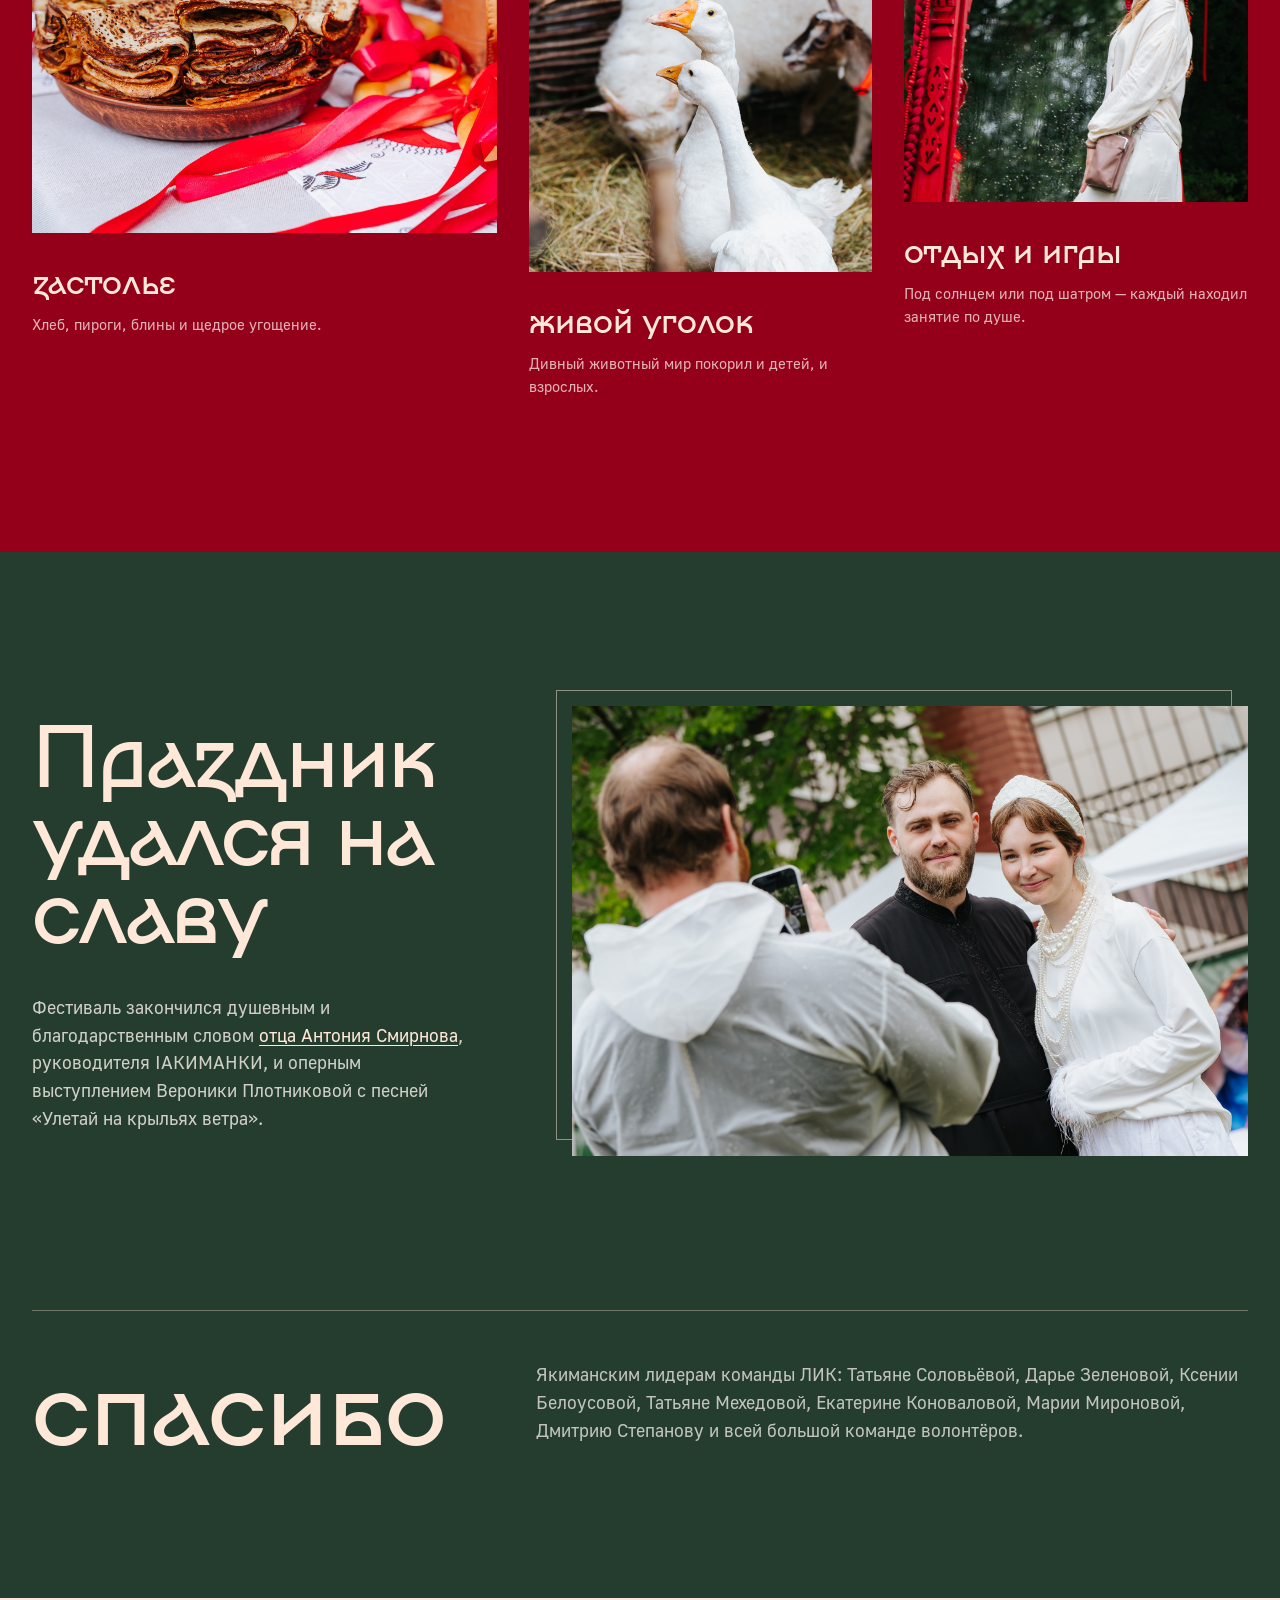
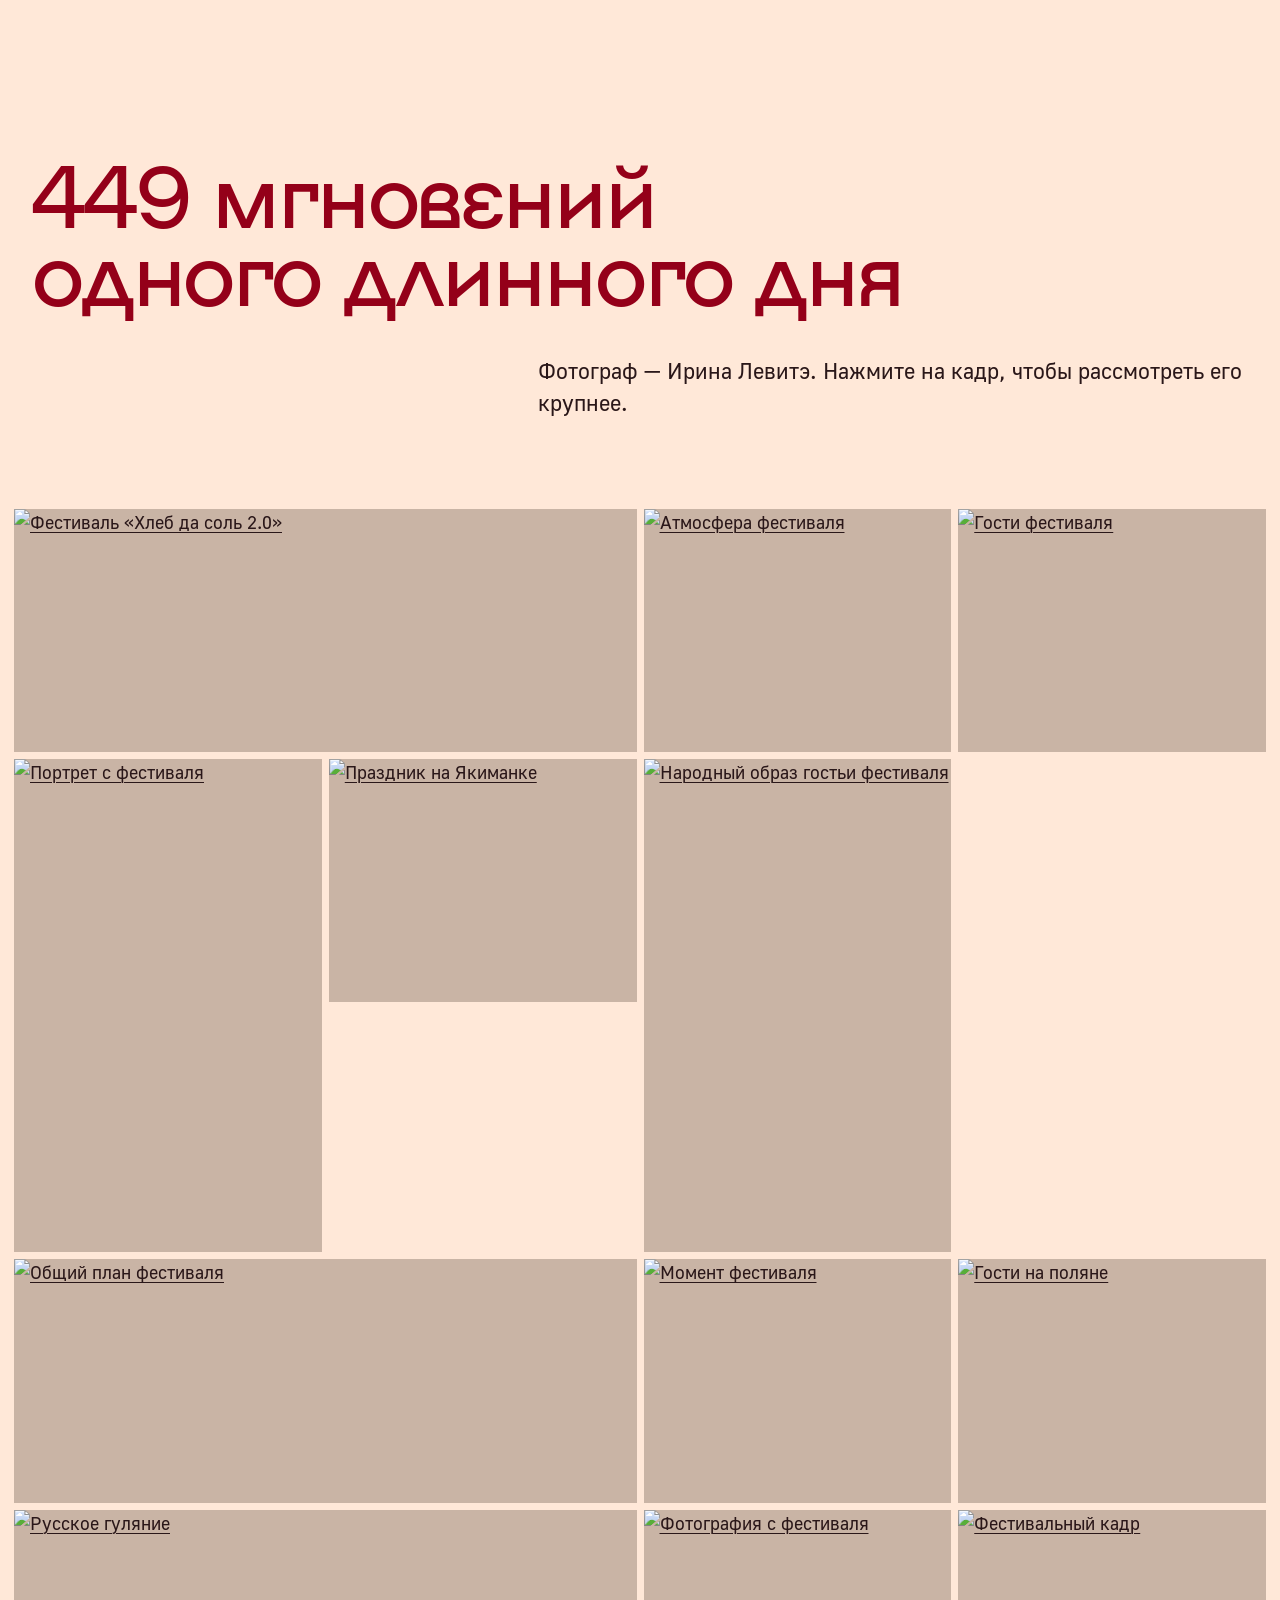
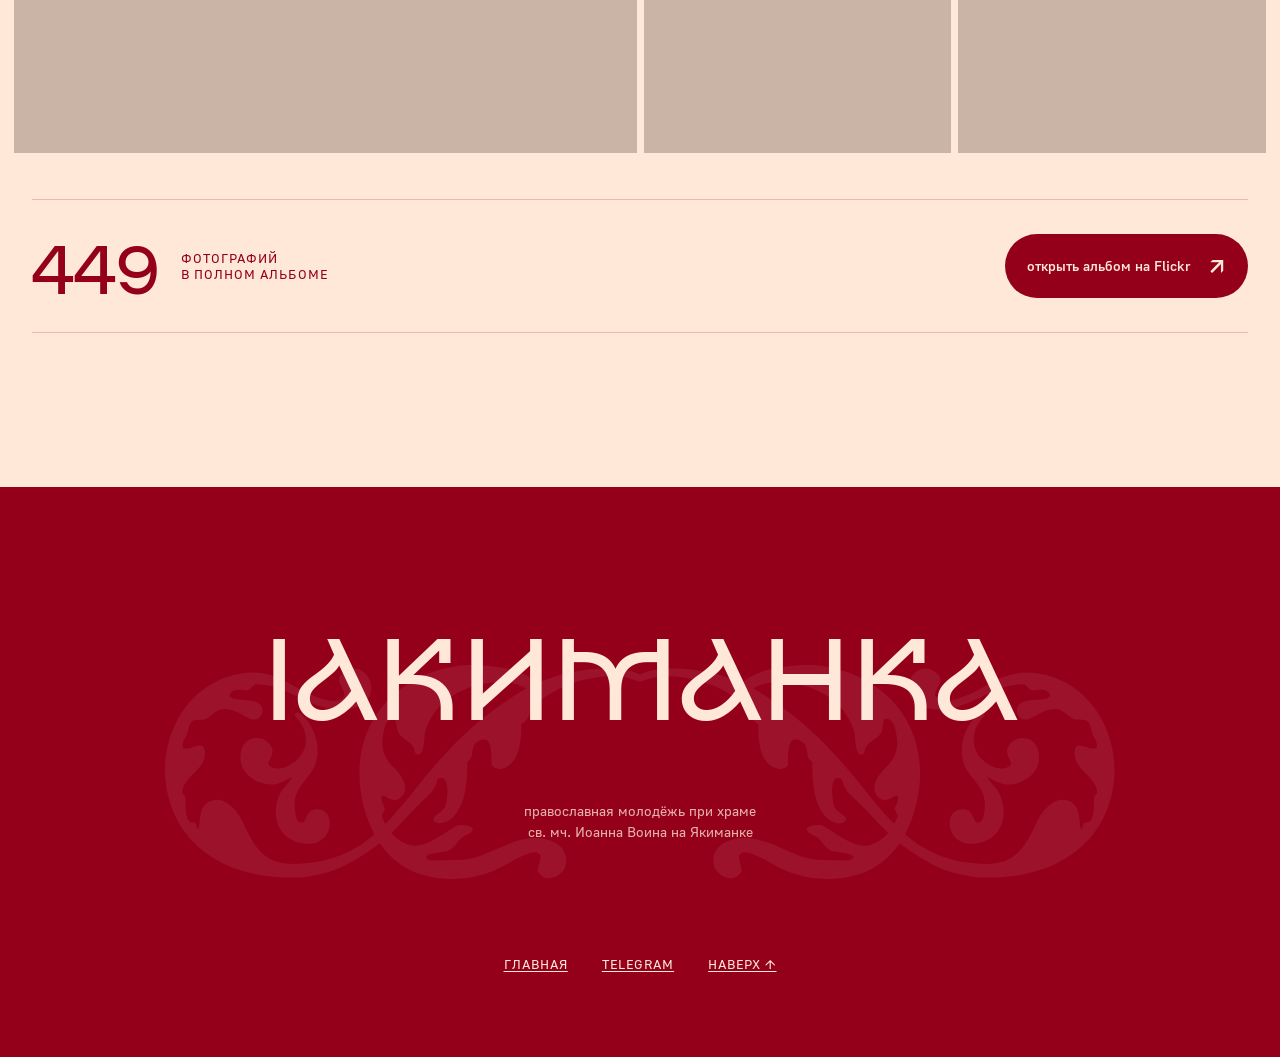
==== commit ddd16d1d: "Move festival video after introduction" ====
--- a/hlebdasol2-fest-kak-eto-bylo/index.html
+++ b/hlebdasol2-fest-kak-eto-bylo/index.html
@@ -58,6 +58,16 @@
       </div>
     </section>
 
+    <section class="video-section" id="video">
+      <div class="section-heading shell reveal">
+        <h2>Вдохнуть эту<br>атмосферу снова</h2>
+      </div>
+      <div class="video-frame shell reveal">
+        <iframe src="https://vkvideo.ru/video_ext.php?oid=-220522145&amp;id=456239446" title="Фестиваль «Хлеб да Соль 2.0»" frameborder="0" allow="autoplay; encrypted-media; fullscreen; picture-in-picture; screen-wake-lock" allowfullscreen loading="lazy"></iframe>
+      </div>
+      <p class="video-credit shell reveal">Фильм о фестивале — <a href="https://t.me/panchuk_daniil1" target="_blank" rel="noopener">Даниил Панчук</a></p>
+    </section>
+
     <section class="people-section">
       <div class="section-heading shell reveal">
         <h2>Добры молодцы<br>да красны девицы</h2>
@@ -181,16 +191,6 @@
       </div>
     </section>
 
-    <section class="video-section" id="video">
-      <div class="section-heading shell reveal">
-        <h2>Вдохнуть эту<br>атмосферу снова</h2>
-      </div>
-      <div class="video-frame shell reveal">
-        <iframe src="https://rutube.ru/play/embed/3c5d963520799208800196975ae7e7e9" title="Фестиваль «Хлеб да Соль 2.0»" frameborder="0" allow="clipboard-write; autoplay; fullscreen; picture-in-picture" allowfullscreen loading="lazy"></iframe>
-      </div>
-      <p class="video-credit shell reveal">Фильм о фестивале — <a href="https://t.me/panchuk_daniil1" target="_blank" rel="noopener">Даниил Панчук</a></p>
-    </section>
-
     <section class="finale-section">
       <div class="finale shell">
         <div class="finale__copy reveal">
